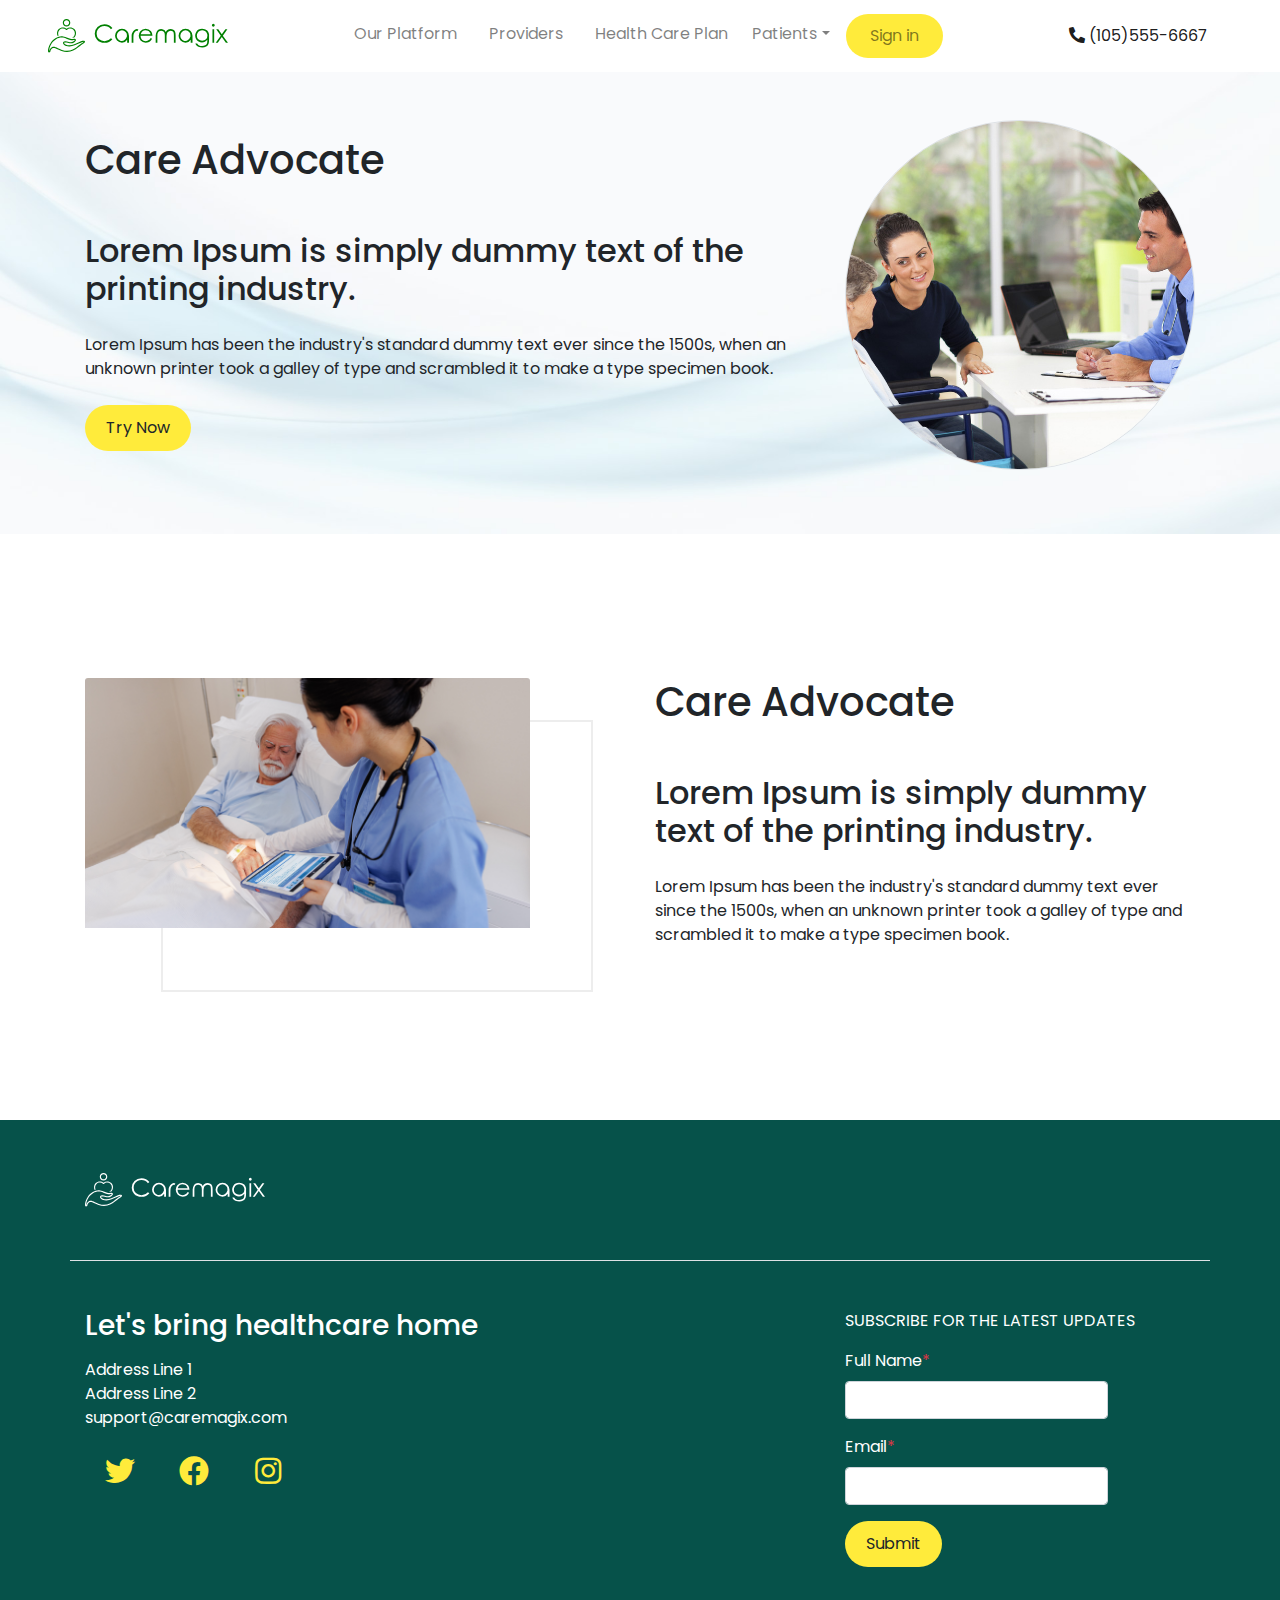
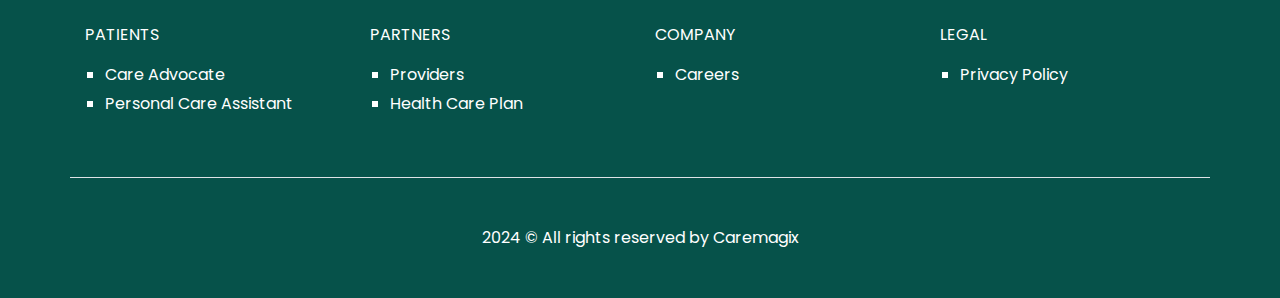
==== care-advocate.html @ 23276595 "career and privacy policy page created" ====
<!DOCTYPE html>
<html lang="en">

<head>
    <meta charset="UTF-8">
    <meta name="viewport"
        content="width=device-width, initial-scale=1, maximum-scale=1, minimum-scale=1, user-scalable=1">
    <title>Caremagix</title>
    <!-- Add Bootstrap CSS -->
    <link rel="stylesheet" href="https://stackpath.bootstrapcdn.com/bootstrap/4.5.2/css/bootstrap.min.css">

    <link rel="stylesheet" href="https://cdnjs.cloudflare.com/ajax/libs/font-awesome/5.15.3/css/all.min.css">
    <link rel="preconnect" href="https://fonts.googleapis.com">
    <link rel="preconnect" href="https://fonts.gstatic.com" crossorigin>
    <link
        href="https://fonts.googleapis.com/css2?family=Poppins:ital,wght@0,100;0,200;0,300;0,400;0,500;0,600;0,700;0,800;0,900;1,100;1,200;1,300;1,400;1,500;1,600;1,700;1,800;1,900&display=swap"
        rel="stylesheet">
    <link rel="stylesheet" href="css/custom.css">
</head>

<body>
    <header>
        <nav class="navbar navbar-expand-lg navbar-light px-5">
            <!-- <a class="navbar-brand" href="/">Caremagix</a> -->
            <a class="navbar-brand" href="/">
                <svg width="180" fill="green" viewBox="0 0 369.9130434782609 68.965792093766" class="looka-1j8o68f"><defs id="SvgjsDefs1011"></defs><g id="SvgjsG1012" featurekey="S6ay6y-0" transform="matrix(0.5944697416259555,0,0,0.5944697416259555,0.0002290399318856106,-3.5668184497557327)" fill="#ffffff"><title xmlns="http://www.w3.org/2000/svg">Modern Business 6 expandlines</title><path xmlns="http://www.w3.org/2000/svg" d="M64,32c7.2,0,13-5.8,13-13S71.2,6,64,6c-7.2,0-13,5.8-13,13c0,0,0,0,0,0C51,26.2,56.8,32,64,32z M64,10c5,0,9,4,9,9  s-4,9-9,9s-9-4-9-9c0,0,0,0,0,0C55,14,59,10,64,10z"></path><path xmlns="http://www.w3.org/2000/svg" d="M36.8,63.2c-3.3-6.4-2.1-14.2,2.9-19.4c6.1-6.3,16.1-6.5,22.4-0.4c0.1,0.1,0.3,0.3,0.4,0.4c0.8,0.8,2.1,0.8,2.9,0  c6.1-6.3,16.1-6.5,22.4-0.4c0.1,0.1,0.3,0.3,0.4,0.4c6.3,6.6,6.3,16.9,0,23.5l-4.2,4.3c0.7,0,1.4-0.1,2-0.3c1.5-0.5,3.1-0.8,4.7-0.9  l0.3-0.3c7.8-8.1,7.8-21,0-29.1C83.8,33.5,72,32.9,64,39.7c-8-6.8-19.8-6.2-27.1,1.3c-6,6.2-7.6,15.5-3.9,23.4  C34.3,64,35.5,63.6,36.8,63.2z"></path><path xmlns="http://www.w3.org/2000/svg" d="M127.7,83.5c-1.1-2.6-6.7-2.3-7-2.3c-1.9,0.3-6,0.8-14.1,4.8C96.5,91,85.7,96,74,96.9c-6.5,0.6-14.4-1.9-17.6-6.3  c-0.7-0.8-0.8-2.2-0.5-2.5c0.8-1,5.6-1.6,15.3,0.9c13.2,3.7,20.1-2.9,20.9-3.8c2.5-2.3,5.7-5.8,4-8.7c-1.5-2.6-5.6-2.4-8.9-1.4  c-3.4,1-7.1,0.3-10.2-0.6c-3.4-0.9-6.7-2.2-10-3.4c-4.7-2-9.6-3.5-14.6-4.5c-8.5-1.6-17.1,0.2-25.6,5.2c-6.9,4-12.8,9.6-17.2,16.3  c-8.9,13.8-10,24.3-9.5,30.6c0.1,1.6,1.2,2.8,2.7,3.2c1.6,0.4,3.2-0.3,4.1-1.6c0.7-0.9,1.1-1.9,1.3-3c0-0.2,0.1-0.5,0.2-0.8  c0.9-3.8,3.3-7.1,6.6-9.2l0.3-0.1c4.4-2.4,8.5-0.7,17.3,3.4c3.7,1.8,8.4,3.9,14.1,6.1c26,8.9,44.2-2,55.6-10.9  c9.5-7.4,20.4-14.8,20.4-14.8C124.5,89.8,129.2,86.9,127.7,83.5z M120.6,87.5c-0.1,0.1-11.1,7.5-20.7,15  c-10.7,8.4-27.7,18.5-51.8,10.3c-5.5-2.1-9.9-4.1-13.8-5.9c-8.8-4.1-14.6-6.8-20.9-3.3l-0.1,0c-0.1,0-0.2,0.1-0.3,0.1  c-4.2,2.7-7.2,6.9-8.4,11.7c-0.1,0.6-0.3,1.3-0.5,1.9c-0.3-5.8,1.1-15,8.9-27.2c4-6.2,9.5-11.3,15.9-15c5.3-3.3,11.3-5.1,17.6-5.2  c1.8,0,3.6,0.2,5.3,0.5c4.8,1,9.4,2.5,13.9,4.4c3.3,1.3,6.8,2.6,10.4,3.6c3.5,1,8,1.9,12.4,0.6c1.3-0.5,2.7-0.6,4.1-0.4  c-0.2,0.5-0.9,1.7-3.2,3.8c0,0-0.1,0.1-0.1,0.1c-0.2,0.2-5.6,5.9-17,2.7c-10.5-2.7-17.1-2.6-19.5,0.5c-1.4,1.8-1.3,4.2,0.3,7.1  c0.1,0.1,4.7,8.8,21.3,8.2c12.4-1,23.6-6.1,34-11.3c7.6-3.8,11-4.2,12.9-4.5c0.8-0.1,1.7-0.2,2.5-0.1  C122.8,86,121.7,86.8,120.6,87.5L120.6,87.5z"></path></g><g id="SvgjsG1013" featurekey="j5pGhi-0" transform="matrix(2.560820016550997,0,0,2.560820016550997,93.224431041536,-1.0781079386497883)" fill="#ffffff"><path d="M15.244 7.715 l-1.1523 0.85938 q-0.9375 -1.23046875 -2.260742188 -1.860351563 t-2.9053 -0.62988 q-1.73828125 0 -3.212890625 0.830078125 t-2.29 2.2314 t-0.81543 3.1592 q0 2.646484375 1.81640625 4.262695313 t4.5801 1.6162 q3.046875 0 5.087890625 -2.3828125 l1.1523 0.86914 q-1.083984375 1.376953125 -2.705078125 2.12890625 t-3.6133 0.75195 q-3.80859375 0 -6.005859375 -2.529296875 q-1.8359375 -2.138671875 -1.8359375 -4.84375 q0 -3.173828125 2.231445313 -5.3515625 t5.5811 -2.1777 q2.03125 0 3.666992188 0.8056640625 t2.6807 2.2607 z M22.968753125 8.203 q2.470703125 0 4.1015625 1.787109375 q1.50390625 1.630859375 1.50390625 3.876953125 q0.01953125 5.546875 0 5.634765625 l-1.4551 0 l0 -2.4316 q-1.142578125 2.12890625 -4.150390625 2.3828125 q-2.4609375 0 -4.018554688 -1.674804688 t-1.5576 -3.9111 q0 -2.2265625 1.474609375 -3.8671875 q1.630859375 -1.796875 4.1015625 -1.796875 z M22.968753125 9.551 q-1.708984375 0 -2.939453125 1.26953125 t-1.2305 3.0664 q0 1.162109375 0.6298828125 2.236328125 t2.1338 1.8164 q3.76953125 0.83984375 5.361328125 -3.427734375 q0.087890625 -1.3671875 -0.29296875 -2.6171875 q-0.2734375 -0.56640625 -0.751953125 -1.07421875 q-1.201171875 -1.26953125 -2.91015625 -1.26953125 z M30.722696875 14.541 l0 -1.2891 q0.15625 -0.966796875 0.44921875 -1.572265625 q0.68359375 -1.6796875 1.8359375 -2.4609375 t1.9141 -0.78125 q0.56640625 0 1.2109375 0.37109375 l-0.71289 1.1523 q-0.908203125 -0.33203125 -1.801757813 0.537109375 t-1.2354 1.8945 q-0.25390625 0.908203125 -0.25390625 3.408203125 l0 3.623 l-1.4063 0 l0 -4.8828 z M45.95715625 15.6348 l1.1523 0.61523 q-0.556640625 1.123046875 -1.30859375 1.806640625 t-1.6895 1.04 t-2.1191 0.35645 q-2.6171875 0 -4.091796875 -1.713867188 t-1.4746 -3.8721 q0 -2.041015625 1.25 -3.6328125 q1.58203125 -2.03125 4.248046875 -2.03125 q2.724609375 0 4.365234375 2.080078125 q1.162109375 1.46484375 1.171875 3.65234375 l-9.6191 0 q0.0390625 1.875 1.19140625 3.071289063 t2.8418 1.1963 q0.8203125 0 1.591796875 -0.2880859375 t1.3135 -0.75684 t1.1768 -1.5234 z M45.95715625 12.7539 q-0.2734375 -1.103515625 -0.80078125 -1.762695313 t-1.3965 -1.0645 t-1.8262 -0.40527 q-1.572265625 0 -2.705078125 1.015625 q-0.8203125 0.7421875 -1.240234375 2.216796875 l7.9688 0 z M50.00979375 15.293 l0 -1.709 q0.17578125 -2.1875 0.91796875 -3.203125 q0.615234375 -0.927734375 1.611328125 -1.474609375 q0.654296875 -0.419921875 1.865234375 -0.44921875 q0.78125 0 1.58203125 0.29296875 t1.2402 0.78125 t0.88867 1.4648 q0.244140625 -0.625 1.025390625 -1.46484375 q0.380859375 -0.322265625 0.986328125 -0.634765625 q0.41015625 -0.263671875 1.904296875 -0.439453125 q1.11328125 0 2.138671875 0.556640625 t1.4404 1.5674 t0.41504 3.0127 l0 5.8496 l-1.4063 0 l0 -5.8496 q0 -1.71875 -0.244140625 -2.36328125 t-0.83984 -1.04 t-1.4355 -0.39551 q-1.58203125 0.107421875 -2.705078125 1.533203125 q-0.439453125 0.60546875 -0.6640625 2.685546875 l0 5.4297 l-1.377 0 l0 -5.4883 q0 -1.93359375 -0.4296875 -2.631835938 t-1.0254 -1.1133 t-1.4844 -0.41504 q-0.95703125 0 -1.645507813 0.48828125 t-1.0791 1.46 t-0.3125 3.1592 l0 4.541 l-1.3672 0 l0 -4.1504 z M73.9746125 8.203 q2.470703125 0 4.1015625 1.787109375 q1.50390625 1.630859375 1.50390625 3.876953125 q0.01953125 5.546875 0 5.634765625 l-1.4551 0 l0 -2.4316 q-1.142578125 2.12890625 -4.150390625 2.3828125 q-2.4609375 0 -4.018554688 -1.674804688 t-1.5576 -3.9111 q0 -2.2265625 1.474609375 -3.8671875 q1.630859375 -1.796875 4.1015625 -1.796875 z M73.9746125 9.551 q-1.708984375 0 -2.939453125 1.26953125 t-1.2305 3.0664 q0 1.162109375 0.6298828125 2.236328125 t2.1338 1.8164 q3.76953125 0.83984375 5.361328125 -3.427734375 q0.087890625 -1.3671875 -0.29296875 -2.6171875 q-0.2734375 -0.56640625 -0.751953125 -1.07421875 q-1.201171875 -1.26953125 -2.91015625 -1.26953125 z M92.87065625 17.0117 q0 2.255859375 -0.400390625 3.30078125 q-0.537109375 1.474609375 -1.879882813 2.270507813 t-3.2178 0.7959 q-1.38671875 0 -2.48046875 -0.390625 t-1.7871 -1.0449 t-1.2695 -1.9141 l1.4941 0 q0.615234375 1.064453125 1.577148438 1.572265625 t2.3975 0.50781 q1.40625 0 2.377929688 -0.52734375 t1.3818 -1.3184 t0.41016 -2.5684 l0 -0.54688 q-0.771484375 0.986328125 -1.899414063 1.513671875 t-2.3779 0.52734 q-1.474609375 0 -2.778320313 -0.732421875 t-2.0117 -1.9775 t-0.70801 -2.7295 t0.7373 -2.7686 t2.0459 -2.0313 t2.7441 -0.74707 q1.2109375 0 2.197265625 0.37109375 q0.830078125 0.302734375 1.962890625 1.162109375 q0.95703125 0.791015625 1.50390625 3.017578125 q-0.01953125 0.29296875 -0.01953125 4.2578125 z M87.40235625 9.531 q-1.171875 0 -2.172851563 0.56640625 t-1.5723 1.5625 t-0.57129 2.1582 q0 1.767578125 1.181640625 2.919921875 t3.0566 1.1523 q1.9140625 0 3.06640625 -1.142578125 t1.1523 -3.0078 q0 -1.2109375 -0.5322265625 -2.158203125 t-1.5039 -1.499 t-2.1045 -0.55176 z M96.279278125 4.3260000000000005 q0.46875 0 0.8056640625 0.33203125 t0.33691 0.80078 t-0.33691 0.80566 t-0.80566 0.33691 t-0.80078 -0.33691 t-0.33203 -0.80566 t0.33203 -0.80078 t0.80078 -0.33203 z M95.595678125 8.73 l1.377 0 l0 10.713 l-1.377 0 l0 -10.713 z M98.613285625 8.73 l1.6504 0 l2.832 3.9746 l2.8418 -3.9746 l1.6504 0 l-3.6719 5.0879 l4.1309 5.625 l-1.6699 0 l-3.2813 -4.502 l-3.2324 4.502 l-1.6406 0 l4.0527 -5.625 z"></path></g></svg>
            </a>
            <button class="navbar-toggler" type="button" data-toggle="collapse" data-target="#navbarSupportedContent"
                aria-controls="navbarSupportedContent" aria-expanded="false" aria-label="Toggle navigation">
                <span class="navbar-toggler-icon"></span>
            </button>

            <div class="collapse navbar-collapse" id="navbarSupportedContent">
                <ul class="navbar-nav mx-auto">
                    <li class="nav-item">
                        <a class="nav-link mx-2" href="our-platform.html">Our Platform</a>
                    </li>
                    <li class="nav-item">
                        <a class="nav-link mx-2" href="providers.html">Providers</a>
                    </li>
                    <li class="nav-item">
                        <a class="nav-link mx-2" href="health-care-plan.html">Health Care Plan</a>
                    </li>
                    <li class="nav-item dropdown">
                        <a class="nav-link dropdown-toggle" href="patients.html" id="navbarDropdown" role="button" data-toggle="dropdown" aria-haspopup="true" aria-expanded="false">Patients</a>
                        <div class="dropdown-menu" aria-labelledby="navbarDropdown">
                          <a class="dropdown-item" href="care-advocate.html">Care Advocate</a>
                            <a class="dropdown-item" href="personal-care-assistant.html">Personal Care Assistant</a>
                        </div>
                    </li>
                    <!-- <li class="nav-item">
                        <a class="nav-link mx-2" href="suppliers.html">Suppliers</a>
                    </li> -->
                    <li class="nav-item">
                        <a class="nav-link mx-2 px-4 yellow-button" href="sign-in.html">Sign in</a>
                    </li>
                    <!-- <li class="nav-item dropdown">
              <a class="nav-link dropdown-toggle" href="#" id="navbarDropdown" role="button" data-toggle="dropdown" aria-haspopup="true" aria-expanded="false">
                Dropdown
              </a>
              <div class="dropdown-menu" aria-labelledby="navbarDropdown">
                <a class="dropdown-item" href="#">Action</a>
                <a class="dropdown-item" href="#">Another action</a>
                <div class="dropdown-divider"></div>
                <a class="dropdown-item" href="#">Something else here</a>
              </div>
            </li> -->
                    <!-- <li class="nav-item">
              <a class="nav-link disabled" href="#" tabindex="-1" aria-disabled="true">Disabled</a>
            </li> -->
                </ul>
                <span class="navbar-text">
                    <a class="nav-link mx-2" href="#"><i class="fas fa-phone-alt"></i> (105)555-6667</a>
                </span>
                <!-- <form class="form-inline my-2 my-lg-0">
            <input class="form-control mr-sm-2" type="search" placeholder="Search" aria-label="Search">
            <button class="btn btn-outline-success my-2 my-sm-0" type="submit">Search</button>
          </form> -->
            </div>
        </nav>
    </header>
    <main class="care-advocate mb-5">
        <div class="container-fluid care-adv-bg py-5">
            <div class="container">
                <div class="row">
                    <div class="col-12 order-1 order-sm-1 col-md-8 order-md-1">
                        <h1 class="mb-5 mt-3">Care Advocate</h1>
                        <h2 class="mb-4">Lorem Ipsum is simply dummy text of the printing industry.</h2>
                        <p class="mb-4">Lorem Ipsum has been the industry's standard dummy text ever since the 1500s, when an unknown printer took a galley of type and scrambled it to make a type specimen book.
                        </p>
                        <a href="llm.html" class="btn yellow-button">Try Now</a>
                    </div>
                    <div class="col-12 order-0 order-sm-0 col-md-4 order-md-2">
                        <img src="images/care-advocate1.jpg" class="w-100 mb-3 rounded-circle border" alt="" />
                    </div>
                </div>
            </div>
        </div>

        <section>
            <div class="container my-5 py-5">
                <div class="row my-5">
                    <div class="col-12 col-md-5 position-relative mb-5">
                        <img src="images/services-1.jpg" class="card-img-top" alt="...">
                        <div class="services-square d-none d-md-block d-lg-block"></div>
                    </div>
                    <div class="col-12 col-md-1"></div>
                    <div class="col-12 col-md-6">
                        <h1 class="mb-5">Care Advocate</h1>
                        <h2 class="mb-4">Lorem Ipsum is simply dummy text of the printing industry.</h2>
                        <p class="mb-4">Lorem Ipsum has been the industry's standard dummy text ever since the 1500s, when an unknown printer took a galley of type and scrambled it to make a type specimen book.
                        </p>
                    </div>
                </div>
            </div>
        </section>

        <!-- <section>
            <div class="container my-5 py-5">
                <div class="row">
                    <div class="col-12 text-center">
                        <h1 class="mb-5">Smarter and educated discussion with care teams</h1>
                    </div>
                </div>
                <div class="row">
                    <div class="col-12 col-md-6">
                        <h1 class="mb-5 mt-3">Lorem Ipsum</h1>
                        <h2 class="mb-4">Lorem Ipsum is simply dummy text of the printing industry.</h2>
                        <p class="mb-4">Lorem Ipsum has been the industry's standard dummy text ever since the 1500s, when an unknown printer took a galley of type and scrambled it to make a type specimen book.
                        </p>
                    </div>
                    <div class="col-12 col-md-6">
                        <img src="images/care-adv1.webp" class="w-100 mb-3" alt="" />
                    </div>
                </div>
            </div>
        </section> -->
    </main>

    <!-- ======= Footer ======= -->
    <footer>

        <div class="container-fluid footer-bg py-5">
            <div class="container">
                <div class="row border-bottom pb-5">
                    <div class="col-6 col-md-6">
                        <!-- <h3 class="text-white mt-2">Caremagix</h3> -->
                        <a class="navbar-brand" href="/">
                            <svg width="180" viewBox="0 0 369.9130434782609 68.965792093766" class="looka-1j8o68f"><defs id="SvgjsDefs1011"></defs><g featurekey="S6ay6y-0" transform="matrix(0.5944697416259555,0,0,0.5944697416259555,0.0002290399318856106,-3.5668184497557327)" fill="#ffffff"><title xmlns="http://www.w3.org/2000/svg">Modern Business 6 expandlines</title><path xmlns="http://www.w3.org/2000/svg" d="M64,32c7.2,0,13-5.8,13-13S71.2,6,64,6c-7.2,0-13,5.8-13,13c0,0,0,0,0,0C51,26.2,56.8,32,64,32z M64,10c5,0,9,4,9,9  s-4,9-9,9s-9-4-9-9c0,0,0,0,0,0C55,14,59,10,64,10z"></path><path xmlns="http://www.w3.org/2000/svg" d="M36.8,63.2c-3.3-6.4-2.1-14.2,2.9-19.4c6.1-6.3,16.1-6.5,22.4-0.4c0.1,0.1,0.3,0.3,0.4,0.4c0.8,0.8,2.1,0.8,2.9,0  c6.1-6.3,16.1-6.5,22.4-0.4c0.1,0.1,0.3,0.3,0.4,0.4c6.3,6.6,6.3,16.9,0,23.5l-4.2,4.3c0.7,0,1.4-0.1,2-0.3c1.5-0.5,3.1-0.8,4.7-0.9  l0.3-0.3c7.8-8.1,7.8-21,0-29.1C83.8,33.5,72,32.9,64,39.7c-8-6.8-19.8-6.2-27.1,1.3c-6,6.2-7.6,15.5-3.9,23.4  C34.3,64,35.5,63.6,36.8,63.2z"></path><path xmlns="http://www.w3.org/2000/svg" d="M127.7,83.5c-1.1-2.6-6.7-2.3-7-2.3c-1.9,0.3-6,0.8-14.1,4.8C96.5,91,85.7,96,74,96.9c-6.5,0.6-14.4-1.9-17.6-6.3  c-0.7-0.8-0.8-2.2-0.5-2.5c0.8-1,5.6-1.6,15.3,0.9c13.2,3.7,20.1-2.9,20.9-3.8c2.5-2.3,5.7-5.8,4-8.7c-1.5-2.6-5.6-2.4-8.9-1.4  c-3.4,1-7.1,0.3-10.2-0.6c-3.4-0.9-6.7-2.2-10-3.4c-4.7-2-9.6-3.5-14.6-4.5c-8.5-1.6-17.1,0.2-25.6,5.2c-6.9,4-12.8,9.6-17.2,16.3  c-8.9,13.8-10,24.3-9.5,30.6c0.1,1.6,1.2,2.8,2.7,3.2c1.6,0.4,3.2-0.3,4.1-1.6c0.7-0.9,1.1-1.9,1.3-3c0-0.2,0.1-0.5,0.2-0.8  c0.9-3.8,3.3-7.1,6.6-9.2l0.3-0.1c4.4-2.4,8.5-0.7,17.3,3.4c3.7,1.8,8.4,3.9,14.1,6.1c26,8.9,44.2-2,55.6-10.9  c9.5-7.4,20.4-14.8,20.4-14.8C124.5,89.8,129.2,86.9,127.7,83.5z M120.6,87.5c-0.1,0.1-11.1,7.5-20.7,15  c-10.7,8.4-27.7,18.5-51.8,10.3c-5.5-2.1-9.9-4.1-13.8-5.9c-8.8-4.1-14.6-6.8-20.9-3.3l-0.1,0c-0.1,0-0.2,0.1-0.3,0.1  c-4.2,2.7-7.2,6.9-8.4,11.7c-0.1,0.6-0.3,1.3-0.5,1.9c-0.3-5.8,1.1-15,8.9-27.2c4-6.2,9.5-11.3,15.9-15c5.3-3.3,11.3-5.1,17.6-5.2  c1.8,0,3.6,0.2,5.3,0.5c4.8,1,9.4,2.5,13.9,4.4c3.3,1.3,6.8,2.6,10.4,3.6c3.5,1,8,1.9,12.4,0.6c1.3-0.5,2.7-0.6,4.1-0.4  c-0.2,0.5-0.9,1.7-3.2,3.8c0,0-0.1,0.1-0.1,0.1c-0.2,0.2-5.6,5.9-17,2.7c-10.5-2.7-17.1-2.6-19.5,0.5c-1.4,1.8-1.3,4.2,0.3,7.1  c0.1,0.1,4.7,8.8,21.3,8.2c12.4-1,23.6-6.1,34-11.3c7.6-3.8,11-4.2,12.9-4.5c0.8-0.1,1.7-0.2,2.5-0.1  C122.8,86,121.7,86.8,120.6,87.5L120.6,87.5z"></path></g><g featurekey="j5pGhi-0" transform="matrix(2.560820016550997,0,0,2.560820016550997,93.224431041536,-1.0781079386497883)" fill="#ffffff"><path d="M15.244 7.715 l-1.1523 0.85938 q-0.9375 -1.23046875 -2.260742188 -1.860351563 t-2.9053 -0.62988 q-1.73828125 0 -3.212890625 0.830078125 t-2.29 2.2314 t-0.81543 3.1592 q0 2.646484375 1.81640625 4.262695313 t4.5801 1.6162 q3.046875 0 5.087890625 -2.3828125 l1.1523 0.86914 q-1.083984375 1.376953125 -2.705078125 2.12890625 t-3.6133 0.75195 q-3.80859375 0 -6.005859375 -2.529296875 q-1.8359375 -2.138671875 -1.8359375 -4.84375 q0 -3.173828125 2.231445313 -5.3515625 t5.5811 -2.1777 q2.03125 0 3.666992188 0.8056640625 t2.6807 2.2607 z M22.968753125 8.203 q2.470703125 0 4.1015625 1.787109375 q1.50390625 1.630859375 1.50390625 3.876953125 q0.01953125 5.546875 0 5.634765625 l-1.4551 0 l0 -2.4316 q-1.142578125 2.12890625 -4.150390625 2.3828125 q-2.4609375 0 -4.018554688 -1.674804688 t-1.5576 -3.9111 q0 -2.2265625 1.474609375 -3.8671875 q1.630859375 -1.796875 4.1015625 -1.796875 z M22.968753125 9.551 q-1.708984375 0 -2.939453125 1.26953125 t-1.2305 3.0664 q0 1.162109375 0.6298828125 2.236328125 t2.1338 1.8164 q3.76953125 0.83984375 5.361328125 -3.427734375 q0.087890625 -1.3671875 -0.29296875 -2.6171875 q-0.2734375 -0.56640625 -0.751953125 -1.07421875 q-1.201171875 -1.26953125 -2.91015625 -1.26953125 z M30.722696875 14.541 l0 -1.2891 q0.15625 -0.966796875 0.44921875 -1.572265625 q0.68359375 -1.6796875 1.8359375 -2.4609375 t1.9141 -0.78125 q0.56640625 0 1.2109375 0.37109375 l-0.71289 1.1523 q-0.908203125 -0.33203125 -1.801757813 0.537109375 t-1.2354 1.8945 q-0.25390625 0.908203125 -0.25390625 3.408203125 l0 3.623 l-1.4063 0 l0 -4.8828 z M45.95715625 15.6348 l1.1523 0.61523 q-0.556640625 1.123046875 -1.30859375 1.806640625 t-1.6895 1.04 t-2.1191 0.35645 q-2.6171875 0 -4.091796875 -1.713867188 t-1.4746 -3.8721 q0 -2.041015625 1.25 -3.6328125 q1.58203125 -2.03125 4.248046875 -2.03125 q2.724609375 0 4.365234375 2.080078125 q1.162109375 1.46484375 1.171875 3.65234375 l-9.6191 0 q0.0390625 1.875 1.19140625 3.071289063 t2.8418 1.1963 q0.8203125 0 1.591796875 -0.2880859375 t1.3135 -0.75684 t1.1768 -1.5234 z M45.95715625 12.7539 q-0.2734375 -1.103515625 -0.80078125 -1.762695313 t-1.3965 -1.0645 t-1.8262 -0.40527 q-1.572265625 0 -2.705078125 1.015625 q-0.8203125 0.7421875 -1.240234375 2.216796875 l7.9688 0 z M50.00979375 15.293 l0 -1.709 q0.17578125 -2.1875 0.91796875 -3.203125 q0.615234375 -0.927734375 1.611328125 -1.474609375 q0.654296875 -0.419921875 1.865234375 -0.44921875 q0.78125 0 1.58203125 0.29296875 t1.2402 0.78125 t0.88867 1.4648 q0.244140625 -0.625 1.025390625 -1.46484375 q0.380859375 -0.322265625 0.986328125 -0.634765625 q0.41015625 -0.263671875 1.904296875 -0.439453125 q1.11328125 0 2.138671875 0.556640625 t1.4404 1.5674 t0.41504 3.0127 l0 5.8496 l-1.4063 0 l0 -5.8496 q0 -1.71875 -0.244140625 -2.36328125 t-0.83984 -1.04 t-1.4355 -0.39551 q-1.58203125 0.107421875 -2.705078125 1.533203125 q-0.439453125 0.60546875 -0.6640625 2.685546875 l0 5.4297 l-1.377 0 l0 -5.4883 q0 -1.93359375 -0.4296875 -2.631835938 t-1.0254 -1.1133 t-1.4844 -0.41504 q-0.95703125 0 -1.645507813 0.48828125 t-1.0791 1.46 t-0.3125 3.1592 l0 4.541 l-1.3672 0 l0 -4.1504 z M73.9746125 8.203 q2.470703125 0 4.1015625 1.787109375 q1.50390625 1.630859375 1.50390625 3.876953125 q0.01953125 5.546875 0 5.634765625 l-1.4551 0 l0 -2.4316 q-1.142578125 2.12890625 -4.150390625 2.3828125 q-2.4609375 0 -4.018554688 -1.674804688 t-1.5576 -3.9111 q0 -2.2265625 1.474609375 -3.8671875 q1.630859375 -1.796875 4.1015625 -1.796875 z M73.9746125 9.551 q-1.708984375 0 -2.939453125 1.26953125 t-1.2305 3.0664 q0 1.162109375 0.6298828125 2.236328125 t2.1338 1.8164 q3.76953125 0.83984375 5.361328125 -3.427734375 q0.087890625 -1.3671875 -0.29296875 -2.6171875 q-0.2734375 -0.56640625 -0.751953125 -1.07421875 q-1.201171875 -1.26953125 -2.91015625 -1.26953125 z M92.87065625 17.0117 q0 2.255859375 -0.400390625 3.30078125 q-0.537109375 1.474609375 -1.879882813 2.270507813 t-3.2178 0.7959 q-1.38671875 0 -2.48046875 -0.390625 t-1.7871 -1.0449 t-1.2695 -1.9141 l1.4941 0 q0.615234375 1.064453125 1.577148438 1.572265625 t2.3975 0.50781 q1.40625 0 2.377929688 -0.52734375 t1.3818 -1.3184 t0.41016 -2.5684 l0 -0.54688 q-0.771484375 0.986328125 -1.899414063 1.513671875 t-2.3779 0.52734 q-1.474609375 0 -2.778320313 -0.732421875 t-2.0117 -1.9775 t-0.70801 -2.7295 t0.7373 -2.7686 t2.0459 -2.0313 t2.7441 -0.74707 q1.2109375 0 2.197265625 0.37109375 q0.830078125 0.302734375 1.962890625 1.162109375 q0.95703125 0.791015625 1.50390625 3.017578125 q-0.01953125 0.29296875 -0.01953125 4.2578125 z M87.40235625 9.531 q-1.171875 0 -2.172851563 0.56640625 t-1.5723 1.5625 t-0.57129 2.1582 q0 1.767578125 1.181640625 2.919921875 t3.0566 1.1523 q1.9140625 0 3.06640625 -1.142578125 t1.1523 -3.0078 q0 -1.2109375 -0.5322265625 -2.158203125 t-1.5039 -1.499 t-2.1045 -0.55176 z M96.279278125 4.3260000000000005 q0.46875 0 0.8056640625 0.33203125 t0.33691 0.80078 t-0.33691 0.80566 t-0.80566 0.33691 t-0.80078 -0.33691 t-0.33203 -0.80566 t0.33203 -0.80078 t0.80078 -0.33203 z M95.595678125 8.73 l1.377 0 l0 10.713 l-1.377 0 l0 -10.713 z M98.613285625 8.73 l1.6504 0 l2.832 3.9746 l2.8418 -3.9746 l1.6504 0 l-3.6719 5.0879 l4.1309 5.625 l-1.6699 0 l-3.2813 -4.502 l-3.2324 4.502 l-1.6406 0 l4.0527 -5.625 z"></path></g></svg>
                        </a>
                    </div>
                    <div class="col-6 col-md-6">
                        <!-- <a class="btn yellow-button float-right">Contact us</a> -->
                    </div>
                </div>
                <div class="row py-5">
                    <div class="col-12 col-md-8">
                        <h3 class="text-white mb-3">Let's bring healthcare home</h3>
                        <address class="text-white">
                            Address Line 1<br />
                            Address Line 2<br />
                            <a href="mailto:support@caremagix.com" class="text-white">support@caremagix.com</a>
                        </address>
                        <ul class="social">
                            <li><a href="#"><i class="fab fa-twitter"></i></a></li>
                            <li><a href="#"><i class="fab fa-facebook"></i></a></li>
                            <li><a href="#"><i class="fab fa-instagram"></i></a></li>
                        </ul>
                    </div>
                    <div class="col-12 col-md-4">
                        <span class="mb-3 d-block text-uppercase text-white">SUBSCRIBE FOR THE LATEST UPDATES</span>
                        <form class="mr-auto w-75" method="post">
                            <div class="form-group">
                                <label for="sus_fullname" class="text-white">Full Name<span
                                        class="text-danger">*</span></label>
                                <input type="text" class="form-control" id="sus_fullname" required>
                            </div>
                            <div class="form-group">
                                <label for="sus_email" class="text-white">Email<span
                                        class="text-danger">*</span></label>
                                <input type="email" class="form-control" id="sus_email" required>
                            </div>
                            <button type="submit" class="btn yellow-button">Submit</button>
                        </form>
                    </div>
                </div>
                <div class="row py-2">
                    <div class="col-12 col-md-3">
                        <span class="mb-3 d-block text-uppercase text-white">Patients</span>
                        <ul class="footer-list">
                            <li><a href="care-advocate.html">Care Advocate</a></li>
                            <li><a href="personal-care-assistant.html">Personal Care Assistant</a></li>
                        </ul>
                    </div>
                    <div class="col-12 col-md-3">
                        <span class="mb-3 d-block text-uppercase text-white">PARTNERS</span>
                        <ul class="footer-list">
                            <li><a href="providers.html">Providers</a></li>
                            <li><a href="health-care-plan.html">Health Care Plan</a></li>
                        </ul>
                    </div>
                    <div class="col-12 col-md-3">
                        <span class="mb-3 d-block text-uppercase text-white">Company</span>
                        <ul class="footer-list">
                            <li><a href="careers.html">Careers</a></li>
                        </ul>
                    </div>
                    <div class="col-12 col-md-3">
                        <span class="mb-3 d-block text-uppercase text-white">Legal</span>
                        <ul class="footer-list">
                            <li><a href="privacy-policy.html">Privacy Policy</a></li>
                        </ul>
                    </div>
                </div>
                <div class="row border-top mt-5 pt-5">
                    <div class="col-12 col-md-12 text-center text-white">
                        2024 © All rights reserved by Caremagix
                    </div>
                </div>
            </div>
        </div>

    </footer><!-- End Footer -->


    <!-- Add Bootstrap and jQuery JS -->
    <script src="https://code.jquery.com/jquery-3.5.1.slim.min.js"></script>
    <script src="https://cdn.jsdelivr.net/npm/@popperjs/core@2.9.3/dist/umd/popper.min.js"></script>
    <script src="https://stackpath.bootstrapcdn.com/bootstrap/4.5.2/js/bootstrap.min.js"></script>

</body>

</html>
---- css/custom.css ----
body, html { font-family: poppins; width: 100%; margin: 0; padding: 0; font-size: clamp(50%, 4vw, 100%); }
.landing-banner { width: 94%; margin: 0 3%; }
.rounded-corner-50 { border-radius: 50px; }
.yellow-button { padding: 10px 20px; border-radius: 50px; background: #ffeb3b; }
.card-button { padding: 10px 25px; border-radius: 50px; background: #ffeb3b; }
.home-bg { background: url(../images/home-bg.jpg) no-repeat right top; background-size: cover; }
.landing-page h1 { font-size: clamp(24px, 4vw, 70px); }
.landing-page h2 { font-size: clamp(20px, 4vw, 35px); }
.landing-page .w-70 { width: 70%; }
.landing-page .home-img { width: 75%; object-fit: cover; object-position: 50% 100%; margin-bottom: -100px; border-radius: 50px; box-shadow: -28px 28px 70px -20px rgba(0, 0, 0, .4); overflow: hidden; }

.landing-intro span { display: block; }
.landing-intro p { font-size: clamp(16px, 4vw, 30px); }
.four-section span { display: block; text-align: center; }
.four-section span:nth-child(2){ font-size: clamp(16px, 4vw, 25px); }
.four-section h1 { font-size: clamp(24px, 4vw, 45px); }
.four-section h2 { font-size: clamp(20px, 4vw, 35px); font-weight: normal; }
.custom-bg { background: conic-gradient(from 0deg at 0.00% 100%, #FFF 0deg, #F1F3F9 76.87500178813934deg, #8791A1 318.77028465270996deg, #515A67 360deg); }
.techno h3 { font-size: clamp(24px, 4vw, 50px); font-weight: normal; }
.mix-blend-mode { mix-blend-mode: multiply; }
.services-square { width: 27rem;
  height: 17rem;
  position: absolute;
  right: -3rem;
  bottom: -4rem;
  border: 2px solid #ededed;
  z-index: -1; }

.services-bg { background: url(../images/services-bg2.jpg) no-repeat center bottom;
  background-size: cover; }

.css3-gradient1 {
    position: relative;
    /* -webkit-box-shadow: 0 1px 4px rgba(0, 0, 0, 0.3);
    box-shadow: 0 1px 4px rgba(0, 0, 0, 0.3); */
}
.css3-gradient1:after {
    content: "";
    position: absolute;
    z-index: -1;
    top: 100%;
    bottom: 0;
    width: 100%;
    height: 50px;
    left: 0%;
    right: -10%;
    background: -webkit-radial-gradient(ellipse at 50% -3%, rgba(00, 00, 00, 0.1), rgba(97, 97, 97, 0.0) 50%);
    background: radial-gradient(ellipse at 50% -3%, rgba(00, 00, 00, 0.1), rgba(97, 97, 97, 0.0) 50%);
}

a.learn-more {
    width: 12rem;
    height: auto;
    position: relative;
    display: inline-block;
    cursor: pointer;
    outline: none;
    border: 0;
    vertical-align: middle;
    text-decoration: none;
    background: transparent;
    padding: 0;
    font-size: inherit;
    font-family: inherit;
  }
  a.learn-more .circle {
    transition: all 0.45s cubic-bezier(0.65, 0, 0.076, 1);
    position: relative;
    margin: 0;
    width: 3rem;
    height: 3rem;
    background: #ffeb3b;
    border-radius: 1.625rem;
  }
  a.learn-more .circle .icon {
    transition: all 0.45s cubic-bezier(0.65, 0, 0.076, 1);
    position: absolute;
    top: 0;
    bottom: 0;
    margin: auto;
    background: #fff;
  }
  a.learn-more .circle .icon.arrow {
    transition: all 0.45s cubic-bezier(0.65, 0, 0.076, 1);
    left: 0.625rem;
    width: 1.125rem;
    height: 0.125rem;
    background: none;
  }
  a.learn-more .circle .icon.arrow::before {
    position: absolute;
    content: "";
    top: -0.25rem;
    right: 0.0625rem;
    width: 0.625rem;
    height: 0.625rem;
    border-top: 0.125rem solid #282936;
    border-right: 0.125rem solid #282936;
    transform: rotate(45deg);
  }
  a.learn-more .button-text {
    transition: all 0.45s cubic-bezier(0.65, 0, 0.076, 1);
    position: absolute;
    top: 0;
    left: 0;
    right: 0;
    bottom: 0;
    padding: 0.75rem 0;
    margin: 0 0 0 1.85rem;
    color: #282936;
    line-height: 1.6;
    text-align: center;
  }
  a:hover .circle {
    width: 100%;
  }
  a:hover .circle .icon.arrow {
    background: #282936;
    transform: translate(1rem, 0);
  }
  a:hover .button-text {
    color: #1d1d1d;
  }

.footer-bg { background: #06524a; }
ul.social { float: left; margin: 0; padding: 0; }
ul.social li { width: 50px; height: 50px; text-align: center; border-radius: 100%; font-size: 30px; margin: 0 10px; list-style: none; display: inline-block; transition: all .5s; }
ul.social li .fab { vertical-align: middle; color: #ffeb3b; }
ul.social li:hover { box-shadow: 0px 0px 50px #368338; transition: all .5s; }

ul.footer-list { float: left; margin: 0; padding: 0; }
ul.footer-list li { color: #fff; list-style:square; margin: 0 0 5px 20px; }
ul.footer-list li a { color: #fff; }

.owl-container{background-color: rgb(232, 242, 245);padding: 50px 40px 20px;overflow: hidden;box-shadow: 5px 5px 25px #a7a7a7}
.tag{text-align: center;font-size: 1.1rem}
.fa-heart{color: rgba(255, 230, 0, 0.959);font-size: 30px}
.owl-card{ /*height: 320px;*/ padding: 10px 20px;border: none;box-shadow: -1px 3px 5px #a7a7a7; margin: 0 0 20px; background: #fff; }
.testimonial{font-size: 0.9rem;line-height: 1.4rem;font-weight: 500}
.active-star{color: #FBC02D;margin-bottom: 8px}
.active-star:hover{color: #F9A825;cursor: pointer}
.profile{padding-top: 10px}
.name{font-weight: 700}
.designation{font-size: 0.84rem;font-weight: 600}
.owl-carousel{margin-bottom: 15px}
.owl-carousel .owl-stage-outer{/*padding: 40px 10px; height: 380px;*/ margin: 25px 0; width: 101%; }
.owl-carousel .owl-item img{width: 45px !important;height: 45px;border-radius: 50%;object-fit: cover}
.owl-theme .owl-nav [class*='owl-']{border-radius: 50% !important;background: inherit !important;border: 3px solid #bbb;color: #bbb !important; padding: 4px 8px;}
.owl-theme .owl-nav [class*='owl-']:hover{border: 3px solid #1010ca;color: #1010ca !important}

.healthplan-content ul li { list-style: none; position: relative; }
.healthplan-content ul li:before { content: "\f0fa"; font-family: 'Font Awesome 5 Free'; font-weight: 900; position: absolute; left: -2.5rem;
 top: 2%; font-size: 20px; color: #06524a; }
.health-conversation::before {
  background-image: url(https://ligsolutions.com/wp-content/themes/findtheplan/assets/_dist/images/bg_pattern_title_light.png);
  top: 0em;
  left: 0em;
  position: absolute;
  background-repeat: no-repeat;
  background-position: center;
  display: block;
  width: 110px;
  height: 110px;
}
.accor-title { width: 100%; text-align: left; font-size: 20px; cursor: pointer; }
.accor-title .fa-plus, .accor-title .fa-minus { color: #06524a; float: right; }
.providers-content ul li { list-style: none; position: relative; }
.providers-content ul li:before { content: "\f0fa"; font-family: 'Font Awesome 5 Free'; font-weight: 900; position: absolute; left: -2.5rem;
 top: 2%; font-size: 20px; color: #06524a; }
.providers h1 { font-size: clamp(24px, 4vw, 45px); }
.providers h2 { font-size: clamp(20px, 4vw, 35px); font-weight: normal; }
.care-adv-bg { background: url(../images/care-advocate-bg.jpg) no-repeat center bottom; background-size: cover; }

.llmbtn { position: relative; padding-right: 30px; }
.llmbtn::after { position: absolute; content: "\f30c"; font-family: 'Font Awesome 5 Free'; right: 10px; top: 50%; transform: translateY(-50%); opacity: 0; }
.llmbtn:hover::after { opacity: 1; }

.dropdown:hover>.dropdown-menu {
  display: block;
}


/* 
---------------------------------------------
banner
--------------------------------------------- 
*/

.main-banner {
  border-bottom: 3px dotted #eee;
  /* padding-top: 160px; */
  padding-bottom: 30px;
}

.main-banner .left-content .thumb img {
  width: 100%;
  overflow: hidden;
}

.main-banner .left-content .inner-content {
  position: absolute;
  left: 100px;
  top: 50%;
  transform: translateY(-50%);
}

.main-banner .left-content .inner-content h4 {
  color: #fff;
  margin-top: -10px;
  font-size: clamp(30px, 4vw, 52px);
  font-weight: 700;
  margin-bottom: 20px;
}

.main-banner .left-content .inner-content span {
  font-size: 16px;
  color: #fff;
  font-weight: 400;
  font-style: italic;
  display: block;
  margin-bottom: 30px;
}

.main-banner .right-content .right-first-image {
  margin-bottom: 28.5px;
}

.main-banner .right-content .right-first-image .thumb {
  position: relative;
  text-align: center;
}

.main-banner .right-content .right-first-image .thumb img {
  width: 100%;
  overflow: hidden;
}

.main-banner .right-content .right-first-image .thumb .inner-content {
  position: absolute;
  top: 50%;
  transform: translateY(-50%);
  width: 100%;
  text-align: center;
}

.main-banner .right-content .right-first-image .thumb .inner-content h4 {
  color: #fff;
  font-size: 24px;
  font-weight: 700;
  margin-bottom: 15px;
}

.main-banner .right-content .right-first-image .thumb .inner-content span {
  font-size: 16px;
  color: #fff;
  font-style: italic;
}

.main-banner .right-content .right-first-image .thumb .hover-content {
  position: absolute;
  top: 15px;
  right: 15px;
  left: 15px;
  bottom: 15px;
  text-align: center;
  background-color: rgba(42,42,42,.97);
  opacity: 0;
  visibility: hidden;
  transition: all 0.5s;
}

.main-banner .right-content .right-first-image .thumb:hover .hover-content {
  opacity: 1;
  visibility: visible;
}

.main-banner .right-content .right-first-image .thumb .hover-content .inner {
  position: absolute;
  top: 50%;
  left: 50%;
  transform: translate(-50%, -50%);
  width: 100%;
}

.main-banner .right-content .right-first-image .thumb .hover-content h4 {
  color: #fff;
  font-size: 24px;
  font-weight: 700;
  margin-bottom: 15px;
}

.main-banner .right-content .right-first-image .thumb .hover-content p {
  color: #fff;
  padding: 0px 20px;
  margin-bottom: 20px;
}

.sign-in .container {
  /* height: 100vh; */
  display: flex;
  justify-content: center;
  align-items: center;
  /* background-color: #ccc */
}

.sign-in .card {
  height: 550px;
  width: 800px;
  background-color: #fff;
  border-radius: 5px;
  overflow: hidden;
  position: relative;
  font-family: 'Poppins', sans-serif
}

.sign-in .card .user {
  position: absolute;
  top: 0;
  left: 0;
  width: 100%;
  height: 100%;
  display: flex
}

.sign-in .image-box {
  width: 50%;
  height: 100%;
  overflow: hidden
}

.sign-in .image-box img {
  box-sizing: border-box;
  object-fit: cover;
  width: 100%;
  height: 100%
}

.sign-in .user .form {
  width: 50%
}

.sign-in .signup_form .image-box {
  position: absolute;
  right: 0;
  transition: all 1s;
  z-index: 1
}

.sign-in .card.active .signup_form .image-box {
  right: 100%
}

.sign-in .card.active .signup_form .form {
  left: 100%
}

.sign-in .card .signup_form .form {
  position: absolute;
  background-color: #fff;
  padding: 20px 30px;
  left: 0;
  box-sizing: border-box;
  transition: all 1s;
  z-index: 1;
  height: 100%
}

.sign-in .flag-text {
  position: relative
}

.sign-in .flag-text select {
  height: 30px;
  width: 100px;
  background-color: #eff5fe;
  outline: 0;
  border: none;
  font-size: 12px;
  cursor: pointer
}

.sign-in .text_signup {
  margin-top: 20px
}

.sign-in .text_signup h4 {
  color: #7870a3
}

.sign-in .text_signup h2 {
  color: #201665
}

.text_signup p {
  font-size: 12px;
  font-weight: 700
}

.sign-in .text_signup p a {
  color: blue;
  text-decoration: none;
  cursor: pointer
}

.sign-in .input-text-signup {
  position: relative;
  margin-top: 30px
}

.sign-in input[type="text"] {
  width: 100%;
  height: 40px;
  border: none;
  outline: 0;
  border: 1px solid #cccadc;
  border-radius: 5px;
  padding-left: 5px;
  padding-right: 20px;
  box-sizing: border-box
}

.sign-in input[type="password"] {
  width: 100%;
  height: 40px;
  border: none;
  outline: 0;
  border: 1px solid #cccadc;
  border-radius: 5px;
  padding-left: 5px;
  padding-right: 24px;
  box-sizing: border-box
}

.sign-in .input-text-signup i {
  position: absolute;
  top: 15px;
  right: 8px;
  color: #6b6589;
  cursor: pointer;
  font-size: 13px
}

.sign-in .fa-eye {
  position: absolute;
  top: 12px;
  right: 8px
}

.sign-in .input-text-signup label {
  position: absolute;
  left: 5px;
  top: 12px;
  font-size: 12px;
  transition: all 0.5s;
  pointer-events: none
}

.sign-in .input-text-signup input:focus~label,
.sign-in .input-text-signup input:valid~label {
  top: -16px;
  font-weight: 700;
  color: #7187d2
}

.sign-in .signup-button {
  display: flex;
  justify-content: center;
  align-items: center;
  margin-top: 30px
}

.sign-in .signup-button button {
  width: 100%;
  height: 40px;
  border: none;
  outline: 0;
  border-radius: 5px;
  font-size: 12px;
  color: #fff;
  background-color: #3e66f7;
  cursor: pointer;
  transition: all 0.5s
}

.sign-in .signup-button button:hover {
  background-color: blue
}

.sign-in .policy {
  margin-top: 20px
}

.sign-in .policy p {
  font-size: 12px;
  font-weight: 700
}

.sign-in .policy p a {
  color: blue;
  text-decoration: none;
  cursor: pointer
}

.sign-in .warning {
  border: 1px solid red !important
}

.sign-in .signin_form .form {
  background-color: #fff;
  padding: 20px 30px;
  left: 0;
  box-sizing: border-box;
  transition: all 1s
}

.fa-microphone-alt { cursor: pointer; }

.start-now-wrap { background: url(../images/start-now-bg.jpg) no-repeat center center; background-size: cover; }

#SvgjsG1012, #SvgjsG1013 { fill: green; -webkit-text-stroke: green 1px; }

.c2a8 h1,
.c2a8 h2,
.c2a8 h3,
.c2a8 h4,
.c2a8 h5,
.c2a8 h6 {
    color: #3e4555;
}

.c2a8 .subtitle {
    line-height: 24px;
}

.c2a8 .bg-danger-gradiant {
    background: #FFEB3B;
    background: -webkit-linear-gradient(legacy-direction(to right), #FFEB3B 0%, #8BC34A 100%);
    background: -webkit-gradient(linear, left top, right top, from(#FFEB3B), to(#8BC34A));
    background: -webkit-linear-gradient(left, #FFEB3B 0%, #8BC34A 100%);
    background: -o-linear-gradient(left, #FFEB3B 0%, #8BC34A 100%);
    background: linear-gradient(to right, #FFEB3B 0%, #8BC34A 100%);
}

.c2a8 .both-space {
    margin: 80px 0;
}

.c2a8 .btn-md {
    padding: 15px 45px;
    font-size: 16px;
}

.c2a8 .text-box {
    padding: 30px 20px;
}

.c2a8 .op-5 {
    opacity: 0.5;
}

/* 
---------------------------------------------
responsive
--------------------------------------------- 
*/

@media (max-width: 1200px) {
  .main-banner .right-content .right-first-image .thumb .hover-content p {
    display: none;
  }
}

@media (max-width: 992px) {
  .main-banner .right-content .right-first-image .thumb .hover-content p {
    display: block;
  }
}

@media (max-width: 767px) {
  .main-banner .left-content .thumb .inner-content {
    width: 75%;
    left: 50%;
    top: 47.5%;
    transform: translate(-50%,-50%);
    text-align: center;
  }
  .main-banner .left-content .thumb img { margin-bottom: 3rem; }
}

@media(max-width:690px){
  .sign-in .container{
      height:scroll;
  }
  .sign-in .card{
      max-width:350px;
      height: 600px;
  }
  .sign-in .image-box{
      display:none;
  }
  .sign-in .user .form {
      width:100%;
       height:scroll;
  }        
}

@media(max-width: 575.5px){
  .owl-container{margin: 0px;padding: 20px}
}
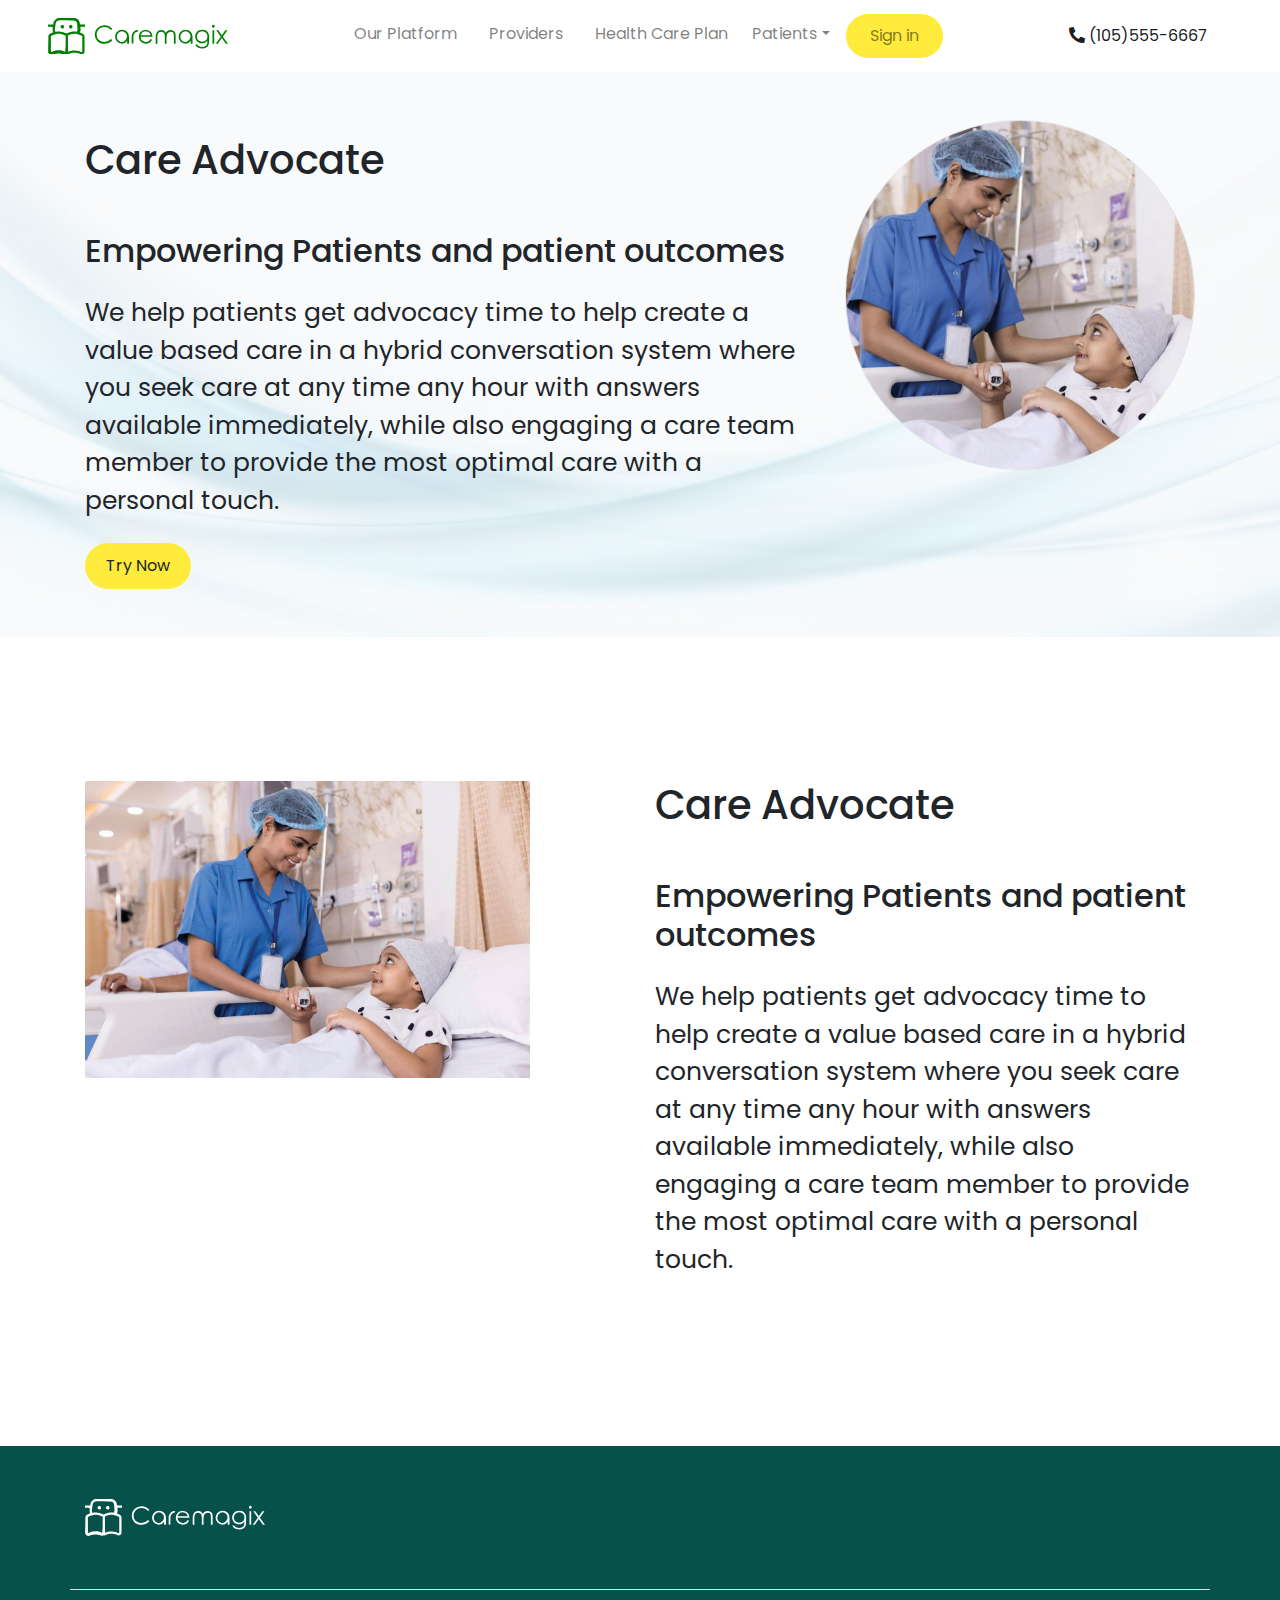
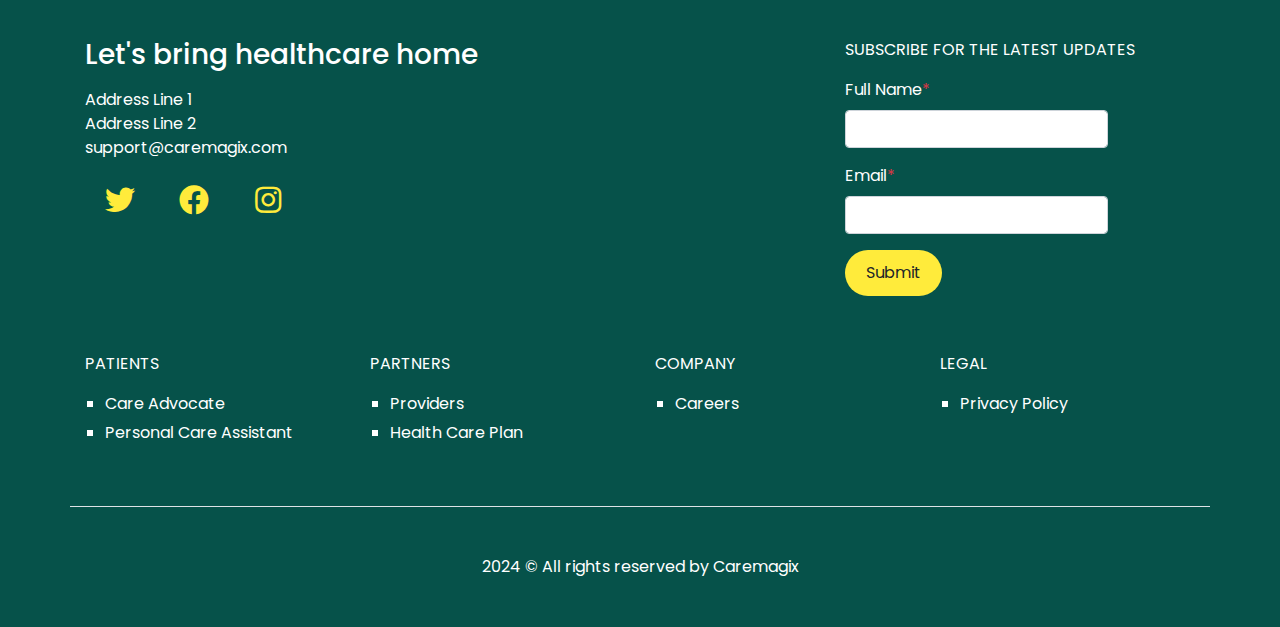
==== commit d624dd65: "client feedback changes added" ====
--- a/care-advocate.html
+++ b/care-advocate.html
@@ -23,7 +23,7 @@
         <nav class="navbar navbar-expand-lg navbar-light px-5">
             <!-- <a class="navbar-brand" href="/">Caremagix</a> -->
             <a class="navbar-brand" href="/">
-                <svg width="180" fill="green" viewBox="0 0 369.9130434782609 68.965792093766" class="looka-1j8o68f"><defs id="SvgjsDefs1011"></defs><g id="SvgjsG1012" featurekey="S6ay6y-0" transform="matrix(0.5944697416259555,0,0,0.5944697416259555,0.0002290399318856106,-3.5668184497557327)" fill="#ffffff"><title xmlns="http://www.w3.org/2000/svg">Modern Business 6 expandlines</title><path xmlns="http://www.w3.org/2000/svg" d="M64,32c7.2,0,13-5.8,13-13S71.2,6,64,6c-7.2,0-13,5.8-13,13c0,0,0,0,0,0C51,26.2,56.8,32,64,32z M64,10c5,0,9,4,9,9  s-4,9-9,9s-9-4-9-9c0,0,0,0,0,0C55,14,59,10,64,10z"></path><path xmlns="http://www.w3.org/2000/svg" d="M36.8,63.2c-3.3-6.4-2.1-14.2,2.9-19.4c6.1-6.3,16.1-6.5,22.4-0.4c0.1,0.1,0.3,0.3,0.4,0.4c0.8,0.8,2.1,0.8,2.9,0  c6.1-6.3,16.1-6.5,22.4-0.4c0.1,0.1,0.3,0.3,0.4,0.4c6.3,6.6,6.3,16.9,0,23.5l-4.2,4.3c0.7,0,1.4-0.1,2-0.3c1.5-0.5,3.1-0.8,4.7-0.9  l0.3-0.3c7.8-8.1,7.8-21,0-29.1C83.8,33.5,72,32.9,64,39.7c-8-6.8-19.8-6.2-27.1,1.3c-6,6.2-7.6,15.5-3.9,23.4  C34.3,64,35.5,63.6,36.8,63.2z"></path><path xmlns="http://www.w3.org/2000/svg" d="M127.7,83.5c-1.1-2.6-6.7-2.3-7-2.3c-1.9,0.3-6,0.8-14.1,4.8C96.5,91,85.7,96,74,96.9c-6.5,0.6-14.4-1.9-17.6-6.3  c-0.7-0.8-0.8-2.2-0.5-2.5c0.8-1,5.6-1.6,15.3,0.9c13.2,3.7,20.1-2.9,20.9-3.8c2.5-2.3,5.7-5.8,4-8.7c-1.5-2.6-5.6-2.4-8.9-1.4  c-3.4,1-7.1,0.3-10.2-0.6c-3.4-0.9-6.7-2.2-10-3.4c-4.7-2-9.6-3.5-14.6-4.5c-8.5-1.6-17.1,0.2-25.6,5.2c-6.9,4-12.8,9.6-17.2,16.3  c-8.9,13.8-10,24.3-9.5,30.6c0.1,1.6,1.2,2.8,2.7,3.2c1.6,0.4,3.2-0.3,4.1-1.6c0.7-0.9,1.1-1.9,1.3-3c0-0.2,0.1-0.5,0.2-0.8  c0.9-3.8,3.3-7.1,6.6-9.2l0.3-0.1c4.4-2.4,8.5-0.7,17.3,3.4c3.7,1.8,8.4,3.9,14.1,6.1c26,8.9,44.2-2,55.6-10.9  c9.5-7.4,20.4-14.8,20.4-14.8C124.5,89.8,129.2,86.9,127.7,83.5z M120.6,87.5c-0.1,0.1-11.1,7.5-20.7,15  c-10.7,8.4-27.7,18.5-51.8,10.3c-5.5-2.1-9.9-4.1-13.8-5.9c-8.8-4.1-14.6-6.8-20.9-3.3l-0.1,0c-0.1,0-0.2,0.1-0.3,0.1  c-4.2,2.7-7.2,6.9-8.4,11.7c-0.1,0.6-0.3,1.3-0.5,1.9c-0.3-5.8,1.1-15,8.9-27.2c4-6.2,9.5-11.3,15.9-15c5.3-3.3,11.3-5.1,17.6-5.2  c1.8,0,3.6,0.2,5.3,0.5c4.8,1,9.4,2.5,13.9,4.4c3.3,1.3,6.8,2.6,10.4,3.6c3.5,1,8,1.9,12.4,0.6c1.3-0.5,2.7-0.6,4.1-0.4  c-0.2,0.5-0.9,1.7-3.2,3.8c0,0-0.1,0.1-0.1,0.1c-0.2,0.2-5.6,5.9-17,2.7c-10.5-2.7-17.1-2.6-19.5,0.5c-1.4,1.8-1.3,4.2,0.3,7.1  c0.1,0.1,4.7,8.8,21.3,8.2c12.4-1,23.6-6.1,34-11.3c7.6-3.8,11-4.2,12.9-4.5c0.8-0.1,1.7-0.2,2.5-0.1  C122.8,86,121.7,86.8,120.6,87.5L120.6,87.5z"></path></g><g id="SvgjsG1013" featurekey="j5pGhi-0" transform="matrix(2.560820016550997,0,0,2.560820016550997,93.224431041536,-1.0781079386497883)" fill="#ffffff"><path d="M15.244 7.715 l-1.1523 0.85938 q-0.9375 -1.23046875 -2.260742188 -1.860351563 t-2.9053 -0.62988 q-1.73828125 0 -3.212890625 0.830078125 t-2.29 2.2314 t-0.81543 3.1592 q0 2.646484375 1.81640625 4.262695313 t4.5801 1.6162 q3.046875 0 5.087890625 -2.3828125 l1.1523 0.86914 q-1.083984375 1.376953125 -2.705078125 2.12890625 t-3.6133 0.75195 q-3.80859375 0 -6.005859375 -2.529296875 q-1.8359375 -2.138671875 -1.8359375 -4.84375 q0 -3.173828125 2.231445313 -5.3515625 t5.5811 -2.1777 q2.03125 0 3.666992188 0.8056640625 t2.6807 2.2607 z M22.968753125 8.203 q2.470703125 0 4.1015625 1.787109375 q1.50390625 1.630859375 1.50390625 3.876953125 q0.01953125 5.546875 0 5.634765625 l-1.4551 0 l0 -2.4316 q-1.142578125 2.12890625 -4.150390625 2.3828125 q-2.4609375 0 -4.018554688 -1.674804688 t-1.5576 -3.9111 q0 -2.2265625 1.474609375 -3.8671875 q1.630859375 -1.796875 4.1015625 -1.796875 z M22.968753125 9.551 q-1.708984375 0 -2.939453125 1.26953125 t-1.2305 3.0664 q0 1.162109375 0.6298828125 2.236328125 t2.1338 1.8164 q3.76953125 0.83984375 5.361328125 -3.427734375 q0.087890625 -1.3671875 -0.29296875 -2.6171875 q-0.2734375 -0.56640625 -0.751953125 -1.07421875 q-1.201171875 -1.26953125 -2.91015625 -1.26953125 z M30.722696875 14.541 l0 -1.2891 q0.15625 -0.966796875 0.44921875 -1.572265625 q0.68359375 -1.6796875 1.8359375 -2.4609375 t1.9141 -0.78125 q0.56640625 0 1.2109375 0.37109375 l-0.71289 1.1523 q-0.908203125 -0.33203125 -1.801757813 0.537109375 t-1.2354 1.8945 q-0.25390625 0.908203125 -0.25390625 3.408203125 l0 3.623 l-1.4063 0 l0 -4.8828 z M45.95715625 15.6348 l1.1523 0.61523 q-0.556640625 1.123046875 -1.30859375 1.806640625 t-1.6895 1.04 t-2.1191 0.35645 q-2.6171875 0 -4.091796875 -1.713867188 t-1.4746 -3.8721 q0 -2.041015625 1.25 -3.6328125 q1.58203125 -2.03125 4.248046875 -2.03125 q2.724609375 0 4.365234375 2.080078125 q1.162109375 1.46484375 1.171875 3.65234375 l-9.6191 0 q0.0390625 1.875 1.19140625 3.071289063 t2.8418 1.1963 q0.8203125 0 1.591796875 -0.2880859375 t1.3135 -0.75684 t1.1768 -1.5234 z M45.95715625 12.7539 q-0.2734375 -1.103515625 -0.80078125 -1.762695313 t-1.3965 -1.0645 t-1.8262 -0.40527 q-1.572265625 0 -2.705078125 1.015625 q-0.8203125 0.7421875 -1.240234375 2.216796875 l7.9688 0 z M50.00979375 15.293 l0 -1.709 q0.17578125 -2.1875 0.91796875 -3.203125 q0.615234375 -0.927734375 1.611328125 -1.474609375 q0.654296875 -0.419921875 1.865234375 -0.44921875 q0.78125 0 1.58203125 0.29296875 t1.2402 0.78125 t0.88867 1.4648 q0.244140625 -0.625 1.025390625 -1.46484375 q0.380859375 -0.322265625 0.986328125 -0.634765625 q0.41015625 -0.263671875 1.904296875 -0.439453125 q1.11328125 0 2.138671875 0.556640625 t1.4404 1.5674 t0.41504 3.0127 l0 5.8496 l-1.4063 0 l0 -5.8496 q0 -1.71875 -0.244140625 -2.36328125 t-0.83984 -1.04 t-1.4355 -0.39551 q-1.58203125 0.107421875 -2.705078125 1.533203125 q-0.439453125 0.60546875 -0.6640625 2.685546875 l0 5.4297 l-1.377 0 l0 -5.4883 q0 -1.93359375 -0.4296875 -2.631835938 t-1.0254 -1.1133 t-1.4844 -0.41504 q-0.95703125 0 -1.645507813 0.48828125 t-1.0791 1.46 t-0.3125 3.1592 l0 4.541 l-1.3672 0 l0 -4.1504 z M73.9746125 8.203 q2.470703125 0 4.1015625 1.787109375 q1.50390625 1.630859375 1.50390625 3.876953125 q0.01953125 5.546875 0 5.634765625 l-1.4551 0 l0 -2.4316 q-1.142578125 2.12890625 -4.150390625 2.3828125 q-2.4609375 0 -4.018554688 -1.674804688 t-1.5576 -3.9111 q0 -2.2265625 1.474609375 -3.8671875 q1.630859375 -1.796875 4.1015625 -1.796875 z M73.9746125 9.551 q-1.708984375 0 -2.939453125 1.26953125 t-1.2305 3.0664 q0 1.162109375 0.6298828125 2.236328125 t2.1338 1.8164 q3.76953125 0.83984375 5.361328125 -3.427734375 q0.087890625 -1.3671875 -0.29296875 -2.6171875 q-0.2734375 -0.56640625 -0.751953125 -1.07421875 q-1.201171875 -1.26953125 -2.91015625 -1.26953125 z M92.87065625 17.0117 q0 2.255859375 -0.400390625 3.30078125 q-0.537109375 1.474609375 -1.879882813 2.270507813 t-3.2178 0.7959 q-1.38671875 0 -2.48046875 -0.390625 t-1.7871 -1.0449 t-1.2695 -1.9141 l1.4941 0 q0.615234375 1.064453125 1.577148438 1.572265625 t2.3975 0.50781 q1.40625 0 2.377929688 -0.52734375 t1.3818 -1.3184 t0.41016 -2.5684 l0 -0.54688 q-0.771484375 0.986328125 -1.899414063 1.513671875 t-2.3779 0.52734 q-1.474609375 0 -2.778320313 -0.732421875 t-2.0117 -1.9775 t-0.70801 -2.7295 t0.7373 -2.7686 t2.0459 -2.0313 t2.7441 -0.74707 q1.2109375 0 2.197265625 0.37109375 q0.830078125 0.302734375 1.962890625 1.162109375 q0.95703125 0.791015625 1.50390625 3.017578125 q-0.01953125 0.29296875 -0.01953125 4.2578125 z M87.40235625 9.531 q-1.171875 0 -2.172851563 0.56640625 t-1.5723 1.5625 t-0.57129 2.1582 q0 1.767578125 1.181640625 2.919921875 t3.0566 1.1523 q1.9140625 0 3.06640625 -1.142578125 t1.1523 -3.0078 q0 -1.2109375 -0.5322265625 -2.158203125 t-1.5039 -1.499 t-2.1045 -0.55176 z M96.279278125 4.3260000000000005 q0.46875 0 0.8056640625 0.33203125 t0.33691 0.80078 t-0.33691 0.80566 t-0.80566 0.33691 t-0.80078 -0.33691 t-0.33203 -0.80566 t0.33203 -0.80078 t0.80078 -0.33203 z M95.595678125 8.73 l1.377 0 l0 10.713 l-1.377 0 l0 -10.713 z M98.613285625 8.73 l1.6504 0 l2.832 3.9746 l2.8418 -3.9746 l1.6504 0 l-3.6719 5.0879 l4.1309 5.625 l-1.6699 0 l-3.2813 -4.502 l-3.2324 4.502 l-1.6406 0 l4.0527 -5.625 z"></path></g></svg>
+                <svg width="180" viewBox="0 0 369.9130434782609 75.82260595287893" class="looka-1j8o68f"><defs id="SvgjsDefs1315"></defs><g id="SvgjsG1012" featurekey="S6ay6y-0" transform="matrix(0.8161145129462096,0,0,0.8161145129462096,-2.7505507875017963,-2.885424074708165)" fill="#ffffff"><defs xmlns="http://www.w3.org/2000/svg"></defs><path xmlns="http://www.w3.org/2000/svg" d="m43.61,24.92c-.86-4.99-8.29-4.8-8.63.32-.71,6.97,10.61,6.07,8.63-.32Z" style="stroke-width: 0px;"></path><path xmlns="http://www.w3.org/2000/svg" d="m64.81,24.92c-.86-4.99-8.29-4.8-8.63.32-.71,6.97,10.61,6.07,8.63-.32Z" style="stroke-width: 0px;"></path><path xmlns="http://www.w3.org/2000/svg" d="m4.29,25.59c3.76.58,7.57-.19,11.31,1.03l-.02.12-.42,3.2-.11.85c-.04.35-.07.7-.09,1.05-.04.7-.01,1.41.04,2.11.14,1.81.59,4.14,1.67,5.7-2.21.69-4.39,1.66-6.39,2.63l-.81.39c-.29.15-.48.22-.9.45-.74.41-1.43.92-2.01,1.55-1.17,1.24-1.95,2.86-2.16,4.55-.02.21-.05.42-.06.63l-.02.56v.9s-.03,1.8-.03,1.8l-.05,3.59c-.13,9.58-.3,19.17-.52,28.74l-.04,1.8v.45s-.02.22-.02.22v.35c.01.47.06.94.16,1.42.35,1.9,1.46,3.7,2.97,4.88,1.46,1.19,3.42,1.93,5.43,1.88,1-.01,1.99-.22,2.9-.56l1.82-.78c3.92-1.68,8.24-2.47,12.5-2.33,1.99.06,4.18.32,6.31.74,2.14.42,4.2,1,6.05,1.52.46.14.9.27,1.34.38.45.12.94.27,1.39.37.9.21,1.74.33,2.47.32.18,0,.36,0,.53-.02.09,0,.16-.02.26-.03.13,0,.25.01.36,0,.46-.02.85-.16,1.13-.35.56-.38.71-.93.68-1.54,0,0,.02,0,.03,0,.03.29.13.54.33.75.29.32.91.5,1.58.4,1.07-.03,2.43-.44,3.92-1.06,2.79-1.17,6.3-2.6,9.18-3,4.45-.71,9.04-.42,13.37.76.55.13,1.08.3,1.61.49.53.17,1.07.35,1.58.57.52.21,1.05.4,1.55.65l1.59.75c.13.07.31.15.51.23.19.08.39.15.59.22.4.12.82.22,1.24.28.85.11,1.73.08,2.56-.11,1.69-.39,3.14-1.32,4.21-2.67.53-.67.94-1.45,1.2-2.27.13-.41.22-.83.28-1.25.03-.21.05-.42.06-.63v-.56s.02-3.6.02-3.6v-7.19s0-14.38,0-14.38v-7.19s-.01-3.6-.01-3.6v-.9c0-.33,0-.53-.01-.99-.04-.82-.19-1.64-.48-2.42-.58-1.55-1.65-2.93-3.03-3.83-.17-.11-.34-.23-.53-.32l-.49-.26-.8-.4c-.55-.27-1.05-.54-1.63-.8-1.61-.8-3.28-1.45-4.98-2.02.74-.95,1.32-2.21,1.67-3.52.36-1.33.47-2.72.46-3.94,0-.67-.07-1.44-.15-2.02l-.2-1.53-.4-2.99c1.21-.14,2.41-.29,3.62-.29,2.4,0,4.79.02,7.19-.02.39,0,.98.98,1-2.7.03-3.98-.59-2.86-.96-2.91-3.93-.48-7.87.46-11.81-.83l-.38-2.57c-.21-1.37-.64-2.7-1.19-3.96-1.15-2.52-2.98-4.7-5.24-6.26-2.26-1.56-4.94-2.5-7.66-2.69l-1.02-.04c-.36-.01-.54,0-.83,0l-1.55.02-3.09.04c-4.12.05-8.24.09-12.36.09h-12.93s-3.23,0-3.23,0h-1.62s-.81,0-.81,0l-1.03.04c-2.82.16-5.58,1.17-7.87,2.81-2.28,1.65-4.1,3.94-5.16,6.57l-.37.99-.29,1.02c-.1.34-.15.69-.22,1.03-.06.35-.13.71-.15.95l-.37,2.77c-1.61.09-3.23.32-4.84.28,0,.09,0,.04,0,0-2.38-.07-4.77-.16-7.15-.19-.39,0-.95-1.01-1.08,2.67-.14,3.97.5,2.88.87,2.94Zm33.45,60.04c-2.53-.55-5.11-.79-7.41-.8-5.22-.06-10.47.89-15.35,2.95l-1.8.83-.71.34c-.12.05-.15.07-.22.09-.25.07-.44.06-.69-.04-.28-.12-.51-.34-.6-.52-.06-.1-.09-.21-.12-.35v-.11s-.02-.22-.02-.22v-.88s-.18-28.13-.18-28.13l-.05-7.03v-1.59c0-.21.03-.41.09-.6.13-.38.37-.71.71-.96.09-.06.16-.11.29-.18l.78-.4,1.55-.78c.96-.45,1.91-.92,2.91-1.29,1.98-.77,4.02-1.4,6.11-1.79,4.17-.84,8.51-.9,12.72-.23,2.1.36,4.18.87,6.19,1.58.99.39,2,.74,2.95,1.21.49.23.95.42,1.49.7l.86.42c.2.09.4.16.61.23.03.35.1.7.09,1-.56,13.33.79,26.67-1.61,39.99-.04-.02-.07-.05-.11-.07-.46-.29-.94-.57-1.44-.86-2.04-1.09-4.51-1.96-7.04-2.5Zm47.59-38.86c.5.23,1,.46,1.57.75l1.57.79c.21.11.4.26.56.42.31.33.53.76.58,1.23,0,.06.02.12.01.18v.09s0,.21,0,.21v.92s0,1.84,0,1.84v7.35s0,14.71,0,14.71v7.35s0,3.68,0,3.68v1.72c0,.22-.05.4-.12.56-.13.32-.38.6-.78.82-.36.18-.69.22-1.06.13-.02.06-1.68-.78-2.83-1.28l-1.89-.74-1.93-.64c-5.19-1.56-10.71-1.98-16.07-1.22-1.77.22-3.73.62-5.67,1.15-1.86.53-3.67,1.25-5.2,2.09-.02-6.19-.49-12.37-.49-18.56.04,0,.09,0,0,0,0-7.03.02-14.06-.02-21.09,0-.55.21-1.22.05-1.78.34-.17.68-.34.98-.47l1.52-.7,1.55-.61c2.09-.76,4.25-1.34,6.45-1.73,4.4-.71,8.94-.69,13.31.24,2.18.45,4.33,1.07,6.39,1.94.52.19,1.02.44,1.53.67ZM20.72,31.08l.45-3.13.88-6.26.43-3.13c.14-1.14.27-1.84.53-2.69.55-1.61,1.52-3.07,2.83-4.18,1.3-1.1,2.9-1.85,4.59-2.1.42-.08.85-.1,1.27-.12.46-.02,1.03,0,1.54-.01h3.16s12.64-.01,12.64-.01l12.64.1,6.32.11c1.72.04,3.33.54,4.72,1.44.68.46,1.3,1,1.84,1.61.53.62.96,1.31,1.3,2.03.34.72.54,1.5.68,2.28l.07.59.07.76.13,1.58.46,6.31.2,3.16c.05,1,.16,2.28.1,2.83-.08,1.34-.59,2.72-.78,4.06-.08.62-.09,1.25.06,1.94-8.49-1.36-17.38-.1-25.11,3.71l-1.48.73c-.13.06-.29.06-.44.03-.03-.01-.07-.02-.1-.03l-.26-.13-.8-.4-1.71-.8c-2.31-1.03-4.7-1.9-7.16-2.49-2.46-.6-4.97-.99-7.49-1.16-2.53-.14-5.06-.07-7.58.21-.91.1-1.82.25-2.72.42-.01-.37-.1-.74-.21-1.1-.38-1.1-1.07-2.38-1.17-3.5-.09-.88-.06-1.68.1-2.63Z" style="stroke-width: 0px;"></path><path xmlns="http://www.w3.org/2000/svg" d="m11.64,20.17h0c0-.09,0-.04,0,0Z" style="stroke-width: 0px;"></path></g><g id="SvgjsG1013" featurekey="j5pGhi-0" transform="matrix(2.560820016550997,0,0,2.560820016550997,93.224431041536,2.9218920613502117)" fill="#ffffff"><path d="M15.244 7.715 l-1.1523 0.85938 q-0.9375 -1.23046875 -2.260742188 -1.860351563 t-2.9053 -0.62988 q-1.73828125 0 -3.212890625 0.830078125 t-2.29 2.2314 t-0.81543 3.1592 q0 2.646484375 1.81640625 4.262695313 t4.5801 1.6162 q3.046875 0 5.087890625 -2.3828125 l1.1523 0.86914 q-1.083984375 1.376953125 -2.705078125 2.12890625 t-3.6133 0.75195 q-3.80859375 0 -6.005859375 -2.529296875 q-1.8359375 -2.138671875 -1.8359375 -4.84375 q0 -3.173828125 2.231445313 -5.3515625 t5.5811 -2.1777 q2.03125 0 3.666992188 0.8056640625 t2.6807 2.2607 z M22.968753125 8.203 q2.470703125 0 4.1015625 1.787109375 q1.50390625 1.630859375 1.50390625 3.876953125 q0.01953125 5.546875 0 5.634765625 l-1.4551 0 l0 -2.4316 q-1.142578125 2.12890625 -4.150390625 2.3828125 q-2.4609375 0 -4.018554688 -1.674804688 t-1.5576 -3.9111 q0 -2.2265625 1.474609375 -3.8671875 q1.630859375 -1.796875 4.1015625 -1.796875 z M22.968753125 9.551 q-1.708984375 0 -2.939453125 1.26953125 t-1.2305 3.0664 q0 1.162109375 0.6298828125 2.236328125 t2.1338 1.8164 q3.76953125 0.83984375 5.361328125 -3.427734375 q0.087890625 -1.3671875 -0.29296875 -2.6171875 q-0.2734375 -0.56640625 -0.751953125 -1.07421875 q-1.201171875 -1.26953125 -2.91015625 -1.26953125 z M30.722696875 14.541 l0 -1.2891 q0.15625 -0.966796875 0.44921875 -1.572265625 q0.68359375 -1.6796875 1.8359375 -2.4609375 t1.9141 -0.78125 q0.56640625 0 1.2109375 0.37109375 l-0.71289 1.1523 q-0.908203125 -0.33203125 -1.801757813 0.537109375 t-1.2354 1.8945 q-0.25390625 0.908203125 -0.25390625 3.408203125 l0 3.623 l-1.4063 0 l0 -4.8828 z M45.95715625 15.6348 l1.1523 0.61523 q-0.556640625 1.123046875 -1.30859375 1.806640625 t-1.6895 1.04 t-2.1191 0.35645 q-2.6171875 0 -4.091796875 -1.713867188 t-1.4746 -3.8721 q0 -2.041015625 1.25 -3.6328125 q1.58203125 -2.03125 4.248046875 -2.03125 q2.724609375 0 4.365234375 2.080078125 q1.162109375 1.46484375 1.171875 3.65234375 l-9.6191 0 q0.0390625 1.875 1.19140625 3.071289063 t2.8418 1.1963 q0.8203125 0 1.591796875 -0.2880859375 t1.3135 -0.75684 t1.1768 -1.5234 z M45.95715625 12.7539 q-0.2734375 -1.103515625 -0.80078125 -1.762695313 t-1.3965 -1.0645 t-1.8262 -0.40527 q-1.572265625 0 -2.705078125 1.015625 q-0.8203125 0.7421875 -1.240234375 2.216796875 l7.9688 0 z M50.00979375 15.293 l0 -1.709 q0.17578125 -2.1875 0.91796875 -3.203125 q0.615234375 -0.927734375 1.611328125 -1.474609375 q0.654296875 -0.419921875 1.865234375 -0.44921875 q0.78125 0 1.58203125 0.29296875 t1.2402 0.78125 t0.88867 1.4648 q0.244140625 -0.625 1.025390625 -1.46484375 q0.380859375 -0.322265625 0.986328125 -0.634765625 q0.41015625 -0.263671875 1.904296875 -0.439453125 q1.11328125 0 2.138671875 0.556640625 t1.4404 1.5674 t0.41504 3.0127 l0 5.8496 l-1.4063 0 l0 -5.8496 q0 -1.71875 -0.244140625 -2.36328125 t-0.83984 -1.04 t-1.4355 -0.39551 q-1.58203125 0.107421875 -2.705078125 1.533203125 q-0.439453125 0.60546875 -0.6640625 2.685546875 l0 5.4297 l-1.377 0 l0 -5.4883 q0 -1.93359375 -0.4296875 -2.631835938 t-1.0254 -1.1133 t-1.4844 -0.41504 q-0.95703125 0 -1.645507813 0.48828125 t-1.0791 1.46 t-0.3125 3.1592 l0 4.541 l-1.3672 0 l0 -4.1504 z M73.9746125 8.203 q2.470703125 0 4.1015625 1.787109375 q1.50390625 1.630859375 1.50390625 3.876953125 q0.01953125 5.546875 0 5.634765625 l-1.4551 0 l0 -2.4316 q-1.142578125 2.12890625 -4.150390625 2.3828125 q-2.4609375 0 -4.018554688 -1.674804688 t-1.5576 -3.9111 q0 -2.2265625 1.474609375 -3.8671875 q1.630859375 -1.796875 4.1015625 -1.796875 z M73.9746125 9.551 q-1.708984375 0 -2.939453125 1.26953125 t-1.2305 3.0664 q0 1.162109375 0.6298828125 2.236328125 t2.1338 1.8164 q3.76953125 0.83984375 5.361328125 -3.427734375 q0.087890625 -1.3671875 -0.29296875 -2.6171875 q-0.2734375 -0.56640625 -0.751953125 -1.07421875 q-1.201171875 -1.26953125 -2.91015625 -1.26953125 z M92.87065625 17.0117 q0 2.255859375 -0.400390625 3.30078125 q-0.537109375 1.474609375 -1.879882813 2.270507813 t-3.2178 0.7959 q-1.38671875 0 -2.48046875 -0.390625 t-1.7871 -1.0449 t-1.2695 -1.9141 l1.4941 0 q0.615234375 1.064453125 1.577148438 1.572265625 t2.3975 0.50781 q1.40625 0 2.377929688 -0.52734375 t1.3818 -1.3184 t0.41016 -2.5684 l0 -0.54688 q-0.771484375 0.986328125 -1.899414063 1.513671875 t-2.3779 0.52734 q-1.474609375 0 -2.778320313 -0.732421875 t-2.0117 -1.9775 t-0.70801 -2.7295 t0.7373 -2.7686 t2.0459 -2.0313 t2.7441 -0.74707 q1.2109375 0 2.197265625 0.37109375 q0.830078125 0.302734375 1.962890625 1.162109375 q0.95703125 0.791015625 1.50390625 3.017578125 q-0.01953125 0.29296875 -0.01953125 4.2578125 z M87.40235625 9.531 q-1.171875 0 -2.172851563 0.56640625 t-1.5723 1.5625 t-0.57129 2.1582 q0 1.767578125 1.181640625 2.919921875 t3.0566 1.1523 q1.9140625 0 3.06640625 -1.142578125 t1.1523 -3.0078 q0 -1.2109375 -0.5322265625 -2.158203125 t-1.5039 -1.499 t-2.1045 -0.55176 z M96.279278125 4.3260000000000005 q0.46875 0 0.8056640625 0.33203125 t0.33691 0.80078 t-0.33691 0.80566 t-0.80566 0.33691 t-0.80078 -0.33691 t-0.33203 -0.80566 t0.33203 -0.80078 t0.80078 -0.33203 z M95.595678125 8.73 l1.377 0 l0 10.713 l-1.377 0 l0 -10.713 z M98.613285625 8.73 l1.6504 0 l2.832 3.9746 l2.8418 -3.9746 l1.6504 0 l-3.6719 5.0879 l4.1309 5.625 l-1.6699 0 l-3.2813 -4.502 l-3.2324 4.502 l-1.6406 0 l4.0527 -5.625 z"></path></g></svg>
             </a>
             <button class="navbar-toggler" type="button" data-toggle="collapse" data-target="#navbarSupportedContent"
                 aria-controls="navbarSupportedContent" aria-expanded="false" aria-label="Toggle navigation">
@@ -85,13 +85,13 @@
                 <div class="row">
                     <div class="col-12 order-1 order-sm-1 col-md-8 order-md-1">
                         <h1 class="mb-5 mt-3">Care Advocate</h1>
-                        <h2 class="mb-4">Lorem Ipsum is simply dummy text of the printing industry.</h2>
-                        <p class="mb-4">Lorem Ipsum has been the industry's standard dummy text ever since the 1500s, when an unknown printer took a galley of type and scrambled it to make a type specimen book.
+                        <h2 class="mb-4">Empowering Patients and patient outcomes</h2>
+                        <p class="mb-4 font-caremagix">We help patients get advocacy time to help create a value based care in a hybrid conversation system where you seek care at any time any hour with answers available immediately, while also engaging a care team member to provide the most optimal care with a personal touch.
                         </p>
-                        <a href="llm.html" class="btn yellow-button">Try Now</a>
+                        <a href="llm.html?try-now=True" class="btn yellow-button">Try Now</a>
                     </div>
                     <div class="col-12 order-0 order-sm-0 col-md-4 order-md-2">
-                        <img src="images/care-advocate1.jpg" class="w-100 mb-3 rounded-circle border" alt="" />
+                        <img src="images/healthcare-small.jpg" class="w-100 mb-3 rounded-circle border" alt="" />
                     </div>
                 </div>
             </div>
@@ -101,14 +101,14 @@
             <div class="container my-5 py-5">
                 <div class="row my-5">
                     <div class="col-12 col-md-5 position-relative mb-5">
-                        <img src="images/services-1.jpg" class="card-img-top" alt="...">
-                        <div class="services-square d-none d-md-block d-lg-block"></div>
+                        <img src="images/Healthcare.jpg" class="card-img-top" alt="...">
+                        <!-- <div class="services-square d-none d-md-block d-lg-block"></div> -->
                     </div>
                     <div class="col-12 col-md-1"></div>
                     <div class="col-12 col-md-6">
                         <h1 class="mb-5">Care Advocate</h1>
-                        <h2 class="mb-4">Lorem Ipsum is simply dummy text of the printing industry.</h2>
-                        <p class="mb-4">Lorem Ipsum has been the industry's standard dummy text ever since the 1500s, when an unknown printer took a galley of type and scrambled it to make a type specimen book.
+                        <h2 class="mb-4">Empowering Patients and patient outcomes</h2>
+                        <p class="mb-4 font-caremagix">We help patients get advocacy time to help create a value based care in a hybrid conversation system where you seek care at any time any hour with answers available immediately, while also engaging a care team member to provide the most optimal care with a personal touch.
                         </p>
                     </div>
                 </div>
@@ -146,7 +146,7 @@
                     <div class="col-6 col-md-6">
                         <!-- <h3 class="text-white mt-2">Caremagix</h3> -->
                         <a class="navbar-brand" href="/">
-                            <svg width="180" viewBox="0 0 369.9130434782609 68.965792093766" class="looka-1j8o68f"><defs id="SvgjsDefs1011"></defs><g featurekey="S6ay6y-0" transform="matrix(0.5944697416259555,0,0,0.5944697416259555,0.0002290399318856106,-3.5668184497557327)" fill="#ffffff"><title xmlns="http://www.w3.org/2000/svg">Modern Business 6 expandlines</title><path xmlns="http://www.w3.org/2000/svg" d="M64,32c7.2,0,13-5.8,13-13S71.2,6,64,6c-7.2,0-13,5.8-13,13c0,0,0,0,0,0C51,26.2,56.8,32,64,32z M64,10c5,0,9,4,9,9  s-4,9-9,9s-9-4-9-9c0,0,0,0,0,0C55,14,59,10,64,10z"></path><path xmlns="http://www.w3.org/2000/svg" d="M36.8,63.2c-3.3-6.4-2.1-14.2,2.9-19.4c6.1-6.3,16.1-6.5,22.4-0.4c0.1,0.1,0.3,0.3,0.4,0.4c0.8,0.8,2.1,0.8,2.9,0  c6.1-6.3,16.1-6.5,22.4-0.4c0.1,0.1,0.3,0.3,0.4,0.4c6.3,6.6,6.3,16.9,0,23.5l-4.2,4.3c0.7,0,1.4-0.1,2-0.3c1.5-0.5,3.1-0.8,4.7-0.9  l0.3-0.3c7.8-8.1,7.8-21,0-29.1C83.8,33.5,72,32.9,64,39.7c-8-6.8-19.8-6.2-27.1,1.3c-6,6.2-7.6,15.5-3.9,23.4  C34.3,64,35.5,63.6,36.8,63.2z"></path><path xmlns="http://www.w3.org/2000/svg" d="M127.7,83.5c-1.1-2.6-6.7-2.3-7-2.3c-1.9,0.3-6,0.8-14.1,4.8C96.5,91,85.7,96,74,96.9c-6.5,0.6-14.4-1.9-17.6-6.3  c-0.7-0.8-0.8-2.2-0.5-2.5c0.8-1,5.6-1.6,15.3,0.9c13.2,3.7,20.1-2.9,20.9-3.8c2.5-2.3,5.7-5.8,4-8.7c-1.5-2.6-5.6-2.4-8.9-1.4  c-3.4,1-7.1,0.3-10.2-0.6c-3.4-0.9-6.7-2.2-10-3.4c-4.7-2-9.6-3.5-14.6-4.5c-8.5-1.6-17.1,0.2-25.6,5.2c-6.9,4-12.8,9.6-17.2,16.3  c-8.9,13.8-10,24.3-9.5,30.6c0.1,1.6,1.2,2.8,2.7,3.2c1.6,0.4,3.2-0.3,4.1-1.6c0.7-0.9,1.1-1.9,1.3-3c0-0.2,0.1-0.5,0.2-0.8  c0.9-3.8,3.3-7.1,6.6-9.2l0.3-0.1c4.4-2.4,8.5-0.7,17.3,3.4c3.7,1.8,8.4,3.9,14.1,6.1c26,8.9,44.2-2,55.6-10.9  c9.5-7.4,20.4-14.8,20.4-14.8C124.5,89.8,129.2,86.9,127.7,83.5z M120.6,87.5c-0.1,0.1-11.1,7.5-20.7,15  c-10.7,8.4-27.7,18.5-51.8,10.3c-5.5-2.1-9.9-4.1-13.8-5.9c-8.8-4.1-14.6-6.8-20.9-3.3l-0.1,0c-0.1,0-0.2,0.1-0.3,0.1  c-4.2,2.7-7.2,6.9-8.4,11.7c-0.1,0.6-0.3,1.3-0.5,1.9c-0.3-5.8,1.1-15,8.9-27.2c4-6.2,9.5-11.3,15.9-15c5.3-3.3,11.3-5.1,17.6-5.2  c1.8,0,3.6,0.2,5.3,0.5c4.8,1,9.4,2.5,13.9,4.4c3.3,1.3,6.8,2.6,10.4,3.6c3.5,1,8,1.9,12.4,0.6c1.3-0.5,2.7-0.6,4.1-0.4  c-0.2,0.5-0.9,1.7-3.2,3.8c0,0-0.1,0.1-0.1,0.1c-0.2,0.2-5.6,5.9-17,2.7c-10.5-2.7-17.1-2.6-19.5,0.5c-1.4,1.8-1.3,4.2,0.3,7.1  c0.1,0.1,4.7,8.8,21.3,8.2c12.4-1,23.6-6.1,34-11.3c7.6-3.8,11-4.2,12.9-4.5c0.8-0.1,1.7-0.2,2.5-0.1  C122.8,86,121.7,86.8,120.6,87.5L120.6,87.5z"></path></g><g featurekey="j5pGhi-0" transform="matrix(2.560820016550997,0,0,2.560820016550997,93.224431041536,-1.0781079386497883)" fill="#ffffff"><path d="M15.244 7.715 l-1.1523 0.85938 q-0.9375 -1.23046875 -2.260742188 -1.860351563 t-2.9053 -0.62988 q-1.73828125 0 -3.212890625 0.830078125 t-2.29 2.2314 t-0.81543 3.1592 q0 2.646484375 1.81640625 4.262695313 t4.5801 1.6162 q3.046875 0 5.087890625 -2.3828125 l1.1523 0.86914 q-1.083984375 1.376953125 -2.705078125 2.12890625 t-3.6133 0.75195 q-3.80859375 0 -6.005859375 -2.529296875 q-1.8359375 -2.138671875 -1.8359375 -4.84375 q0 -3.173828125 2.231445313 -5.3515625 t5.5811 -2.1777 q2.03125 0 3.666992188 0.8056640625 t2.6807 2.2607 z M22.968753125 8.203 q2.470703125 0 4.1015625 1.787109375 q1.50390625 1.630859375 1.50390625 3.876953125 q0.01953125 5.546875 0 5.634765625 l-1.4551 0 l0 -2.4316 q-1.142578125 2.12890625 -4.150390625 2.3828125 q-2.4609375 0 -4.018554688 -1.674804688 t-1.5576 -3.9111 q0 -2.2265625 1.474609375 -3.8671875 q1.630859375 -1.796875 4.1015625 -1.796875 z M22.968753125 9.551 q-1.708984375 0 -2.939453125 1.26953125 t-1.2305 3.0664 q0 1.162109375 0.6298828125 2.236328125 t2.1338 1.8164 q3.76953125 0.83984375 5.361328125 -3.427734375 q0.087890625 -1.3671875 -0.29296875 -2.6171875 q-0.2734375 -0.56640625 -0.751953125 -1.07421875 q-1.201171875 -1.26953125 -2.91015625 -1.26953125 z M30.722696875 14.541 l0 -1.2891 q0.15625 -0.966796875 0.44921875 -1.572265625 q0.68359375 -1.6796875 1.8359375 -2.4609375 t1.9141 -0.78125 q0.56640625 0 1.2109375 0.37109375 l-0.71289 1.1523 q-0.908203125 -0.33203125 -1.801757813 0.537109375 t-1.2354 1.8945 q-0.25390625 0.908203125 -0.25390625 3.408203125 l0 3.623 l-1.4063 0 l0 -4.8828 z M45.95715625 15.6348 l1.1523 0.61523 q-0.556640625 1.123046875 -1.30859375 1.806640625 t-1.6895 1.04 t-2.1191 0.35645 q-2.6171875 0 -4.091796875 -1.713867188 t-1.4746 -3.8721 q0 -2.041015625 1.25 -3.6328125 q1.58203125 -2.03125 4.248046875 -2.03125 q2.724609375 0 4.365234375 2.080078125 q1.162109375 1.46484375 1.171875 3.65234375 l-9.6191 0 q0.0390625 1.875 1.19140625 3.071289063 t2.8418 1.1963 q0.8203125 0 1.591796875 -0.2880859375 t1.3135 -0.75684 t1.1768 -1.5234 z M45.95715625 12.7539 q-0.2734375 -1.103515625 -0.80078125 -1.762695313 t-1.3965 -1.0645 t-1.8262 -0.40527 q-1.572265625 0 -2.705078125 1.015625 q-0.8203125 0.7421875 -1.240234375 2.216796875 l7.9688 0 z M50.00979375 15.293 l0 -1.709 q0.17578125 -2.1875 0.91796875 -3.203125 q0.615234375 -0.927734375 1.611328125 -1.474609375 q0.654296875 -0.419921875 1.865234375 -0.44921875 q0.78125 0 1.58203125 0.29296875 t1.2402 0.78125 t0.88867 1.4648 q0.244140625 -0.625 1.025390625 -1.46484375 q0.380859375 -0.322265625 0.986328125 -0.634765625 q0.41015625 -0.263671875 1.904296875 -0.439453125 q1.11328125 0 2.138671875 0.556640625 t1.4404 1.5674 t0.41504 3.0127 l0 5.8496 l-1.4063 0 l0 -5.8496 q0 -1.71875 -0.244140625 -2.36328125 t-0.83984 -1.04 t-1.4355 -0.39551 q-1.58203125 0.107421875 -2.705078125 1.533203125 q-0.439453125 0.60546875 -0.6640625 2.685546875 l0 5.4297 l-1.377 0 l0 -5.4883 q0 -1.93359375 -0.4296875 -2.631835938 t-1.0254 -1.1133 t-1.4844 -0.41504 q-0.95703125 0 -1.645507813 0.48828125 t-1.0791 1.46 t-0.3125 3.1592 l0 4.541 l-1.3672 0 l0 -4.1504 z M73.9746125 8.203 q2.470703125 0 4.1015625 1.787109375 q1.50390625 1.630859375 1.50390625 3.876953125 q0.01953125 5.546875 0 5.634765625 l-1.4551 0 l0 -2.4316 q-1.142578125 2.12890625 -4.150390625 2.3828125 q-2.4609375 0 -4.018554688 -1.674804688 t-1.5576 -3.9111 q0 -2.2265625 1.474609375 -3.8671875 q1.630859375 -1.796875 4.1015625 -1.796875 z M73.9746125 9.551 q-1.708984375 0 -2.939453125 1.26953125 t-1.2305 3.0664 q0 1.162109375 0.6298828125 2.236328125 t2.1338 1.8164 q3.76953125 0.83984375 5.361328125 -3.427734375 q0.087890625 -1.3671875 -0.29296875 -2.6171875 q-0.2734375 -0.56640625 -0.751953125 -1.07421875 q-1.201171875 -1.26953125 -2.91015625 -1.26953125 z M92.87065625 17.0117 q0 2.255859375 -0.400390625 3.30078125 q-0.537109375 1.474609375 -1.879882813 2.270507813 t-3.2178 0.7959 q-1.38671875 0 -2.48046875 -0.390625 t-1.7871 -1.0449 t-1.2695 -1.9141 l1.4941 0 q0.615234375 1.064453125 1.577148438 1.572265625 t2.3975 0.50781 q1.40625 0 2.377929688 -0.52734375 t1.3818 -1.3184 t0.41016 -2.5684 l0 -0.54688 q-0.771484375 0.986328125 -1.899414063 1.513671875 t-2.3779 0.52734 q-1.474609375 0 -2.778320313 -0.732421875 t-2.0117 -1.9775 t-0.70801 -2.7295 t0.7373 -2.7686 t2.0459 -2.0313 t2.7441 -0.74707 q1.2109375 0 2.197265625 0.37109375 q0.830078125 0.302734375 1.962890625 1.162109375 q0.95703125 0.791015625 1.50390625 3.017578125 q-0.01953125 0.29296875 -0.01953125 4.2578125 z M87.40235625 9.531 q-1.171875 0 -2.172851563 0.56640625 t-1.5723 1.5625 t-0.57129 2.1582 q0 1.767578125 1.181640625 2.919921875 t3.0566 1.1523 q1.9140625 0 3.06640625 -1.142578125 t1.1523 -3.0078 q0 -1.2109375 -0.5322265625 -2.158203125 t-1.5039 -1.499 t-2.1045 -0.55176 z M96.279278125 4.3260000000000005 q0.46875 0 0.8056640625 0.33203125 t0.33691 0.80078 t-0.33691 0.80566 t-0.80566 0.33691 t-0.80078 -0.33691 t-0.33203 -0.80566 t0.33203 -0.80078 t0.80078 -0.33203 z M95.595678125 8.73 l1.377 0 l0 10.713 l-1.377 0 l0 -10.713 z M98.613285625 8.73 l1.6504 0 l2.832 3.9746 l2.8418 -3.9746 l1.6504 0 l-3.6719 5.0879 l4.1309 5.625 l-1.6699 0 l-3.2813 -4.502 l-3.2324 4.502 l-1.6406 0 l4.0527 -5.625 z"></path></g></svg>
+                            <svg width="180" viewBox="0 0 369.9130434782609 75.82260595287893" class="looka-1j8o68f"><defs id="SvgjsDefs1315"></defs><g id="SvgjsG1316" featurekey="S6ay6y-0" transform="matrix(0.8161145129462096,0,0,0.8161145129462096,-2.7505507875017963,-2.885424074708165)" fill="#ffffff"><defs xmlns="http://www.w3.org/2000/svg"></defs><path xmlns="http://www.w3.org/2000/svg" d="m43.61,24.92c-.86-4.99-8.29-4.8-8.63.32-.71,6.97,10.61,6.07,8.63-.32Z" style="stroke-width: 0px;"></path><path xmlns="http://www.w3.org/2000/svg" d="m64.81,24.92c-.86-4.99-8.29-4.8-8.63.32-.71,6.97,10.61,6.07,8.63-.32Z" style="stroke-width: 0px;"></path><path xmlns="http://www.w3.org/2000/svg" d="m4.29,25.59c3.76.58,7.57-.19,11.31,1.03l-.02.12-.42,3.2-.11.85c-.04.35-.07.7-.09,1.05-.04.7-.01,1.41.04,2.11.14,1.81.59,4.14,1.67,5.7-2.21.69-4.39,1.66-6.39,2.63l-.81.39c-.29.15-.48.22-.9.45-.74.41-1.43.92-2.01,1.55-1.17,1.24-1.95,2.86-2.16,4.55-.02.21-.05.42-.06.63l-.02.56v.9s-.03,1.8-.03,1.8l-.05,3.59c-.13,9.58-.3,19.17-.52,28.74l-.04,1.8v.45s-.02.22-.02.22v.35c.01.47.06.94.16,1.42.35,1.9,1.46,3.7,2.97,4.88,1.46,1.19,3.42,1.93,5.43,1.88,1-.01,1.99-.22,2.9-.56l1.82-.78c3.92-1.68,8.24-2.47,12.5-2.33,1.99.06,4.18.32,6.31.74,2.14.42,4.2,1,6.05,1.52.46.14.9.27,1.34.38.45.12.94.27,1.39.37.9.21,1.74.33,2.47.32.18,0,.36,0,.53-.02.09,0,.16-.02.26-.03.13,0,.25.01.36,0,.46-.02.85-.16,1.13-.35.56-.38.71-.93.68-1.54,0,0,.02,0,.03,0,.03.29.13.54.33.75.29.32.91.5,1.58.4,1.07-.03,2.43-.44,3.92-1.06,2.79-1.17,6.3-2.6,9.18-3,4.45-.71,9.04-.42,13.37.76.55.13,1.08.3,1.61.49.53.17,1.07.35,1.58.57.52.21,1.05.4,1.55.65l1.59.75c.13.07.31.15.51.23.19.08.39.15.59.22.4.12.82.22,1.24.28.85.11,1.73.08,2.56-.11,1.69-.39,3.14-1.32,4.21-2.67.53-.67.94-1.45,1.2-2.27.13-.41.22-.83.28-1.25.03-.21.05-.42.06-.63v-.56s.02-3.6.02-3.6v-7.19s0-14.38,0-14.38v-7.19s-.01-3.6-.01-3.6v-.9c0-.33,0-.53-.01-.99-.04-.82-.19-1.64-.48-2.42-.58-1.55-1.65-2.93-3.03-3.83-.17-.11-.34-.23-.53-.32l-.49-.26-.8-.4c-.55-.27-1.05-.54-1.63-.8-1.61-.8-3.28-1.45-4.98-2.02.74-.95,1.32-2.21,1.67-3.52.36-1.33.47-2.72.46-3.94,0-.67-.07-1.44-.15-2.02l-.2-1.53-.4-2.99c1.21-.14,2.41-.29,3.62-.29,2.4,0,4.79.02,7.19-.02.39,0,.98.98,1-2.7.03-3.98-.59-2.86-.96-2.91-3.93-.48-7.87.46-11.81-.83l-.38-2.57c-.21-1.37-.64-2.7-1.19-3.96-1.15-2.52-2.98-4.7-5.24-6.26-2.26-1.56-4.94-2.5-7.66-2.69l-1.02-.04c-.36-.01-.54,0-.83,0l-1.55.02-3.09.04c-4.12.05-8.24.09-12.36.09h-12.93s-3.23,0-3.23,0h-1.62s-.81,0-.81,0l-1.03.04c-2.82.16-5.58,1.17-7.87,2.81-2.28,1.65-4.1,3.94-5.16,6.57l-.37.99-.29,1.02c-.1.34-.15.69-.22,1.03-.06.35-.13.71-.15.95l-.37,2.77c-1.61.09-3.23.32-4.84.28,0,.09,0,.04,0,0-2.38-.07-4.77-.16-7.15-.19-.39,0-.95-1.01-1.08,2.67-.14,3.97.5,2.88.87,2.94Zm33.45,60.04c-2.53-.55-5.11-.79-7.41-.8-5.22-.06-10.47.89-15.35,2.95l-1.8.83-.71.34c-.12.05-.15.07-.22.09-.25.07-.44.06-.69-.04-.28-.12-.51-.34-.6-.52-.06-.1-.09-.21-.12-.35v-.11s-.02-.22-.02-.22v-.88s-.18-28.13-.18-28.13l-.05-7.03v-1.59c0-.21.03-.41.09-.6.13-.38.37-.71.71-.96.09-.06.16-.11.29-.18l.78-.4,1.55-.78c.96-.45,1.91-.92,2.91-1.29,1.98-.77,4.02-1.4,6.11-1.79,4.17-.84,8.51-.9,12.72-.23,2.1.36,4.18.87,6.19,1.58.99.39,2,.74,2.95,1.21.49.23.95.42,1.49.7l.86.42c.2.09.4.16.61.23.03.35.1.7.09,1-.56,13.33.79,26.67-1.61,39.99-.04-.02-.07-.05-.11-.07-.46-.29-.94-.57-1.44-.86-2.04-1.09-4.51-1.96-7.04-2.5Zm47.59-38.86c.5.23,1,.46,1.57.75l1.57.79c.21.11.4.26.56.42.31.33.53.76.58,1.23,0,.06.02.12.01.18v.09s0,.21,0,.21v.92s0,1.84,0,1.84v7.35s0,14.71,0,14.71v7.35s0,3.68,0,3.68v1.72c0,.22-.05.4-.12.56-.13.32-.38.6-.78.82-.36.18-.69.22-1.06.13-.02.06-1.68-.78-2.83-1.28l-1.89-.74-1.93-.64c-5.19-1.56-10.71-1.98-16.07-1.22-1.77.22-3.73.62-5.67,1.15-1.86.53-3.67,1.25-5.2,2.09-.02-6.19-.49-12.37-.49-18.56.04,0,.09,0,0,0,0-7.03.02-14.06-.02-21.09,0-.55.21-1.22.05-1.78.34-.17.68-.34.98-.47l1.52-.7,1.55-.61c2.09-.76,4.25-1.34,6.45-1.73,4.4-.71,8.94-.69,13.31.24,2.18.45,4.33,1.07,6.39,1.94.52.19,1.02.44,1.53.67ZM20.72,31.08l.45-3.13.88-6.26.43-3.13c.14-1.14.27-1.84.53-2.69.55-1.61,1.52-3.07,2.83-4.18,1.3-1.1,2.9-1.85,4.59-2.1.42-.08.85-.1,1.27-.12.46-.02,1.03,0,1.54-.01h3.16s12.64-.01,12.64-.01l12.64.1,6.32.11c1.72.04,3.33.54,4.72,1.44.68.46,1.3,1,1.84,1.61.53.62.96,1.31,1.3,2.03.34.72.54,1.5.68,2.28l.07.59.07.76.13,1.58.46,6.31.2,3.16c.05,1,.16,2.28.1,2.83-.08,1.34-.59,2.72-.78,4.06-.08.62-.09,1.25.06,1.94-8.49-1.36-17.38-.1-25.11,3.71l-1.48.73c-.13.06-.29.06-.44.03-.03-.01-.07-.02-.1-.03l-.26-.13-.8-.4-1.71-.8c-2.31-1.03-4.7-1.9-7.16-2.49-2.46-.6-4.97-.99-7.49-1.16-2.53-.14-5.06-.07-7.58.21-.91.1-1.82.25-2.72.42-.01-.37-.1-.74-.21-1.1-.38-1.1-1.07-2.38-1.17-3.5-.09-.88-.06-1.68.1-2.63Z" style="stroke-width: 0px;"></path><path xmlns="http://www.w3.org/2000/svg" d="m11.64,20.17h0c0-.09,0-.04,0,0Z" style="stroke-width: 0px;"></path></g><g id="SvgjsG1317" featurekey="j5pGhi-0" transform="matrix(2.560820016550997,0,0,2.560820016550997,93.224431041536,2.9218920613502117)" fill="#ffffff"><path d="M15.244 7.715 l-1.1523 0.85938 q-0.9375 -1.23046875 -2.260742188 -1.860351563 t-2.9053 -0.62988 q-1.73828125 0 -3.212890625 0.830078125 t-2.29 2.2314 t-0.81543 3.1592 q0 2.646484375 1.81640625 4.262695313 t4.5801 1.6162 q3.046875 0 5.087890625 -2.3828125 l1.1523 0.86914 q-1.083984375 1.376953125 -2.705078125 2.12890625 t-3.6133 0.75195 q-3.80859375 0 -6.005859375 -2.529296875 q-1.8359375 -2.138671875 -1.8359375 -4.84375 q0 -3.173828125 2.231445313 -5.3515625 t5.5811 -2.1777 q2.03125 0 3.666992188 0.8056640625 t2.6807 2.2607 z M22.968753125 8.203 q2.470703125 0 4.1015625 1.787109375 q1.50390625 1.630859375 1.50390625 3.876953125 q0.01953125 5.546875 0 5.634765625 l-1.4551 0 l0 -2.4316 q-1.142578125 2.12890625 -4.150390625 2.3828125 q-2.4609375 0 -4.018554688 -1.674804688 t-1.5576 -3.9111 q0 -2.2265625 1.474609375 -3.8671875 q1.630859375 -1.796875 4.1015625 -1.796875 z M22.968753125 9.551 q-1.708984375 0 -2.939453125 1.26953125 t-1.2305 3.0664 q0 1.162109375 0.6298828125 2.236328125 t2.1338 1.8164 q3.76953125 0.83984375 5.361328125 -3.427734375 q0.087890625 -1.3671875 -0.29296875 -2.6171875 q-0.2734375 -0.56640625 -0.751953125 -1.07421875 q-1.201171875 -1.26953125 -2.91015625 -1.26953125 z M30.722696875 14.541 l0 -1.2891 q0.15625 -0.966796875 0.44921875 -1.572265625 q0.68359375 -1.6796875 1.8359375 -2.4609375 t1.9141 -0.78125 q0.56640625 0 1.2109375 0.37109375 l-0.71289 1.1523 q-0.908203125 -0.33203125 -1.801757813 0.537109375 t-1.2354 1.8945 q-0.25390625 0.908203125 -0.25390625 3.408203125 l0 3.623 l-1.4063 0 l0 -4.8828 z M45.95715625 15.6348 l1.1523 0.61523 q-0.556640625 1.123046875 -1.30859375 1.806640625 t-1.6895 1.04 t-2.1191 0.35645 q-2.6171875 0 -4.091796875 -1.713867188 t-1.4746 -3.8721 q0 -2.041015625 1.25 -3.6328125 q1.58203125 -2.03125 4.248046875 -2.03125 q2.724609375 0 4.365234375 2.080078125 q1.162109375 1.46484375 1.171875 3.65234375 l-9.6191 0 q0.0390625 1.875 1.19140625 3.071289063 t2.8418 1.1963 q0.8203125 0 1.591796875 -0.2880859375 t1.3135 -0.75684 t1.1768 -1.5234 z M45.95715625 12.7539 q-0.2734375 -1.103515625 -0.80078125 -1.762695313 t-1.3965 -1.0645 t-1.8262 -0.40527 q-1.572265625 0 -2.705078125 1.015625 q-0.8203125 0.7421875 -1.240234375 2.216796875 l7.9688 0 z M50.00979375 15.293 l0 -1.709 q0.17578125 -2.1875 0.91796875 -3.203125 q0.615234375 -0.927734375 1.611328125 -1.474609375 q0.654296875 -0.419921875 1.865234375 -0.44921875 q0.78125 0 1.58203125 0.29296875 t1.2402 0.78125 t0.88867 1.4648 q0.244140625 -0.625 1.025390625 -1.46484375 q0.380859375 -0.322265625 0.986328125 -0.634765625 q0.41015625 -0.263671875 1.904296875 -0.439453125 q1.11328125 0 2.138671875 0.556640625 t1.4404 1.5674 t0.41504 3.0127 l0 5.8496 l-1.4063 0 l0 -5.8496 q0 -1.71875 -0.244140625 -2.36328125 t-0.83984 -1.04 t-1.4355 -0.39551 q-1.58203125 0.107421875 -2.705078125 1.533203125 q-0.439453125 0.60546875 -0.6640625 2.685546875 l0 5.4297 l-1.377 0 l0 -5.4883 q0 -1.93359375 -0.4296875 -2.631835938 t-1.0254 -1.1133 t-1.4844 -0.41504 q-0.95703125 0 -1.645507813 0.48828125 t-1.0791 1.46 t-0.3125 3.1592 l0 4.541 l-1.3672 0 l0 -4.1504 z M73.9746125 8.203 q2.470703125 0 4.1015625 1.787109375 q1.50390625 1.630859375 1.50390625 3.876953125 q0.01953125 5.546875 0 5.634765625 l-1.4551 0 l0 -2.4316 q-1.142578125 2.12890625 -4.150390625 2.3828125 q-2.4609375 0 -4.018554688 -1.674804688 t-1.5576 -3.9111 q0 -2.2265625 1.474609375 -3.8671875 q1.630859375 -1.796875 4.1015625 -1.796875 z M73.9746125 9.551 q-1.708984375 0 -2.939453125 1.26953125 t-1.2305 3.0664 q0 1.162109375 0.6298828125 2.236328125 t2.1338 1.8164 q3.76953125 0.83984375 5.361328125 -3.427734375 q0.087890625 -1.3671875 -0.29296875 -2.6171875 q-0.2734375 -0.56640625 -0.751953125 -1.07421875 q-1.201171875 -1.26953125 -2.91015625 -1.26953125 z M92.87065625 17.0117 q0 2.255859375 -0.400390625 3.30078125 q-0.537109375 1.474609375 -1.879882813 2.270507813 t-3.2178 0.7959 q-1.38671875 0 -2.48046875 -0.390625 t-1.7871 -1.0449 t-1.2695 -1.9141 l1.4941 0 q0.615234375 1.064453125 1.577148438 1.572265625 t2.3975 0.50781 q1.40625 0 2.377929688 -0.52734375 t1.3818 -1.3184 t0.41016 -2.5684 l0 -0.54688 q-0.771484375 0.986328125 -1.899414063 1.513671875 t-2.3779 0.52734 q-1.474609375 0 -2.778320313 -0.732421875 t-2.0117 -1.9775 t-0.70801 -2.7295 t0.7373 -2.7686 t2.0459 -2.0313 t2.7441 -0.74707 q1.2109375 0 2.197265625 0.37109375 q0.830078125 0.302734375 1.962890625 1.162109375 q0.95703125 0.791015625 1.50390625 3.017578125 q-0.01953125 0.29296875 -0.01953125 4.2578125 z M87.40235625 9.531 q-1.171875 0 -2.172851563 0.56640625 t-1.5723 1.5625 t-0.57129 2.1582 q0 1.767578125 1.181640625 2.919921875 t3.0566 1.1523 q1.9140625 0 3.06640625 -1.142578125 t1.1523 -3.0078 q0 -1.2109375 -0.5322265625 -2.158203125 t-1.5039 -1.499 t-2.1045 -0.55176 z M96.279278125 4.3260000000000005 q0.46875 0 0.8056640625 0.33203125 t0.33691 0.80078 t-0.33691 0.80566 t-0.80566 0.33691 t-0.80078 -0.33691 t-0.33203 -0.80566 t0.33203 -0.80078 t0.80078 -0.33203 z M95.595678125 8.73 l1.377 0 l0 10.713 l-1.377 0 l0 -10.713 z M98.613285625 8.73 l1.6504 0 l2.832 3.9746 l2.8418 -3.9746 l1.6504 0 l-3.6719 5.0879 l4.1309 5.625 l-1.6699 0 l-3.2813 -4.502 l-3.2324 4.502 l-1.6406 0 l4.0527 -5.625 z"></path></g></svg>
                         </a>
                     </div>
                     <div class="col-6 col-md-6">
--- a/css/custom.css
+++ b/css/custom.css
@@ -519,6 +519,8 @@
 
 #SvgjsG1012, #SvgjsG1013 { fill: green; -webkit-text-stroke: green 1px; }
 
+.font-caremagix { font-size: clamp(16px, 4vw, 25px); }
+
 .c2a8 h1,
 .c2a8 h2,
 .c2a8 h3,
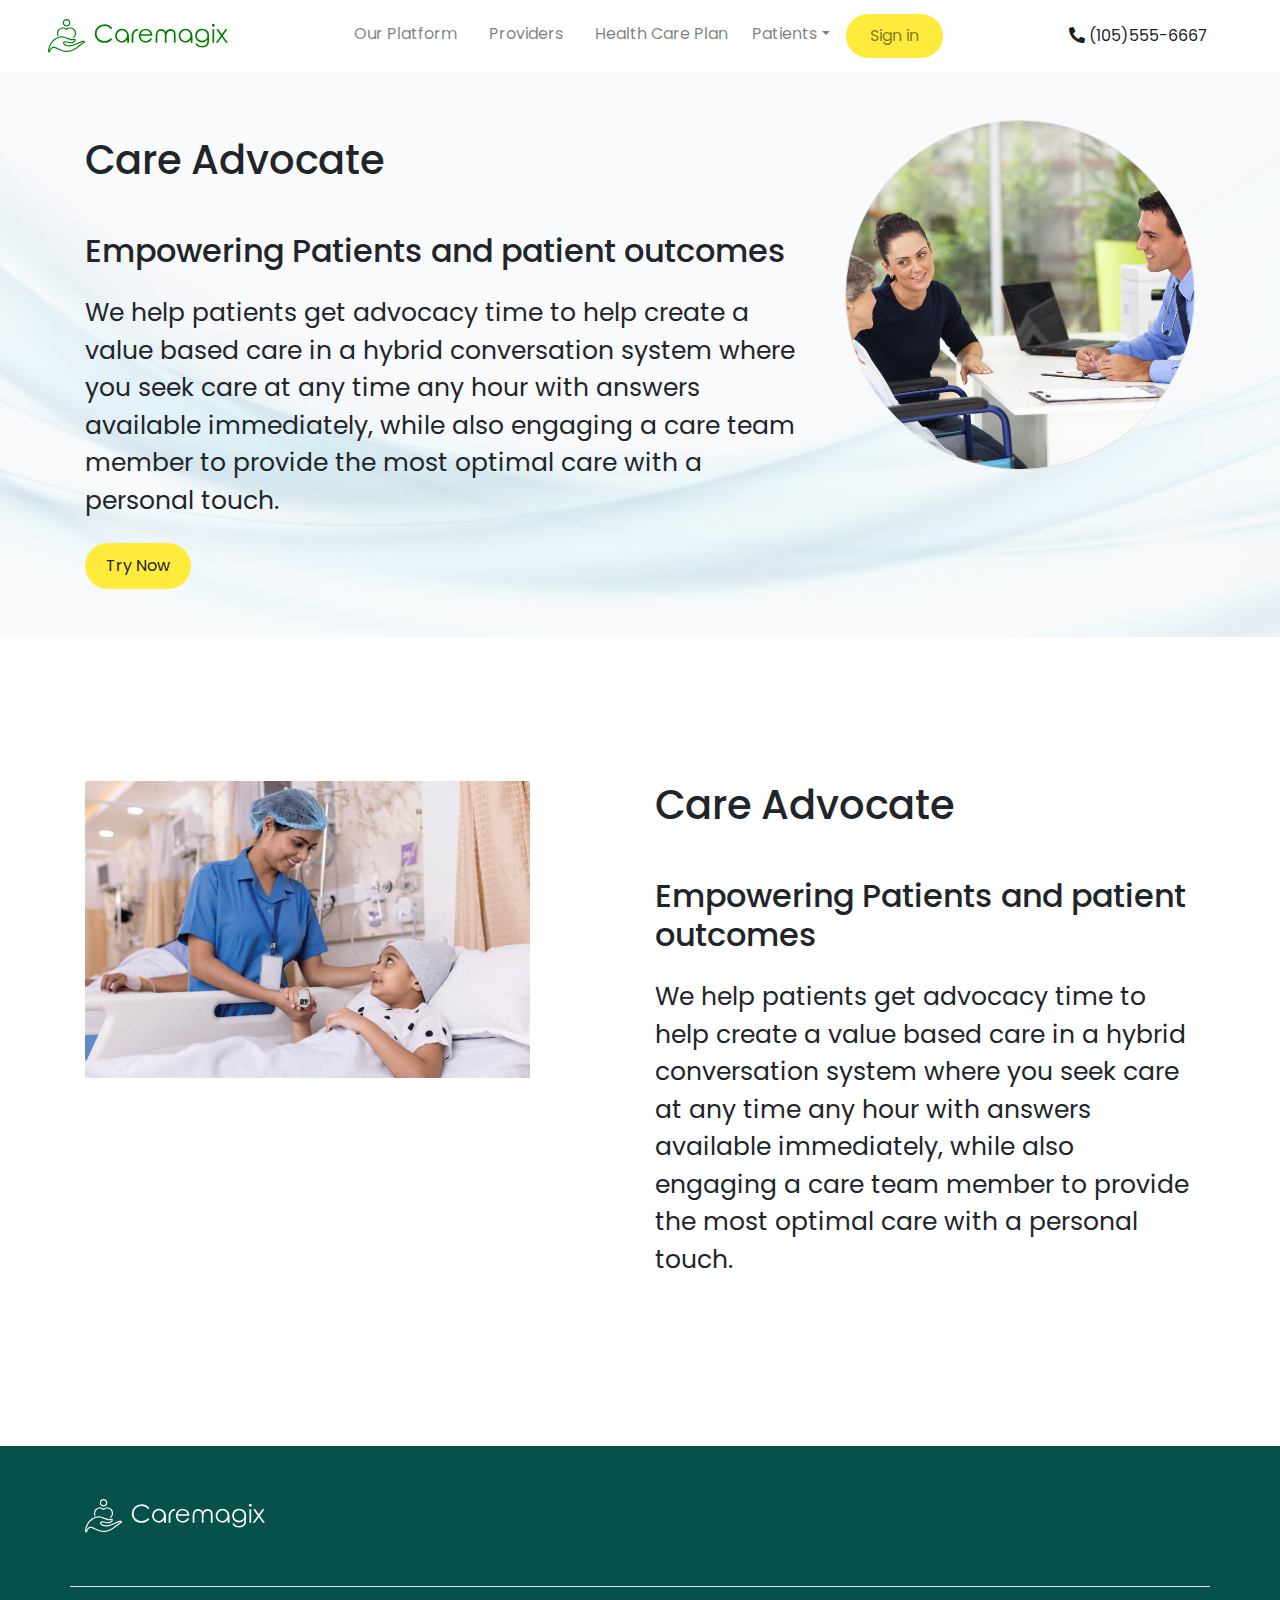
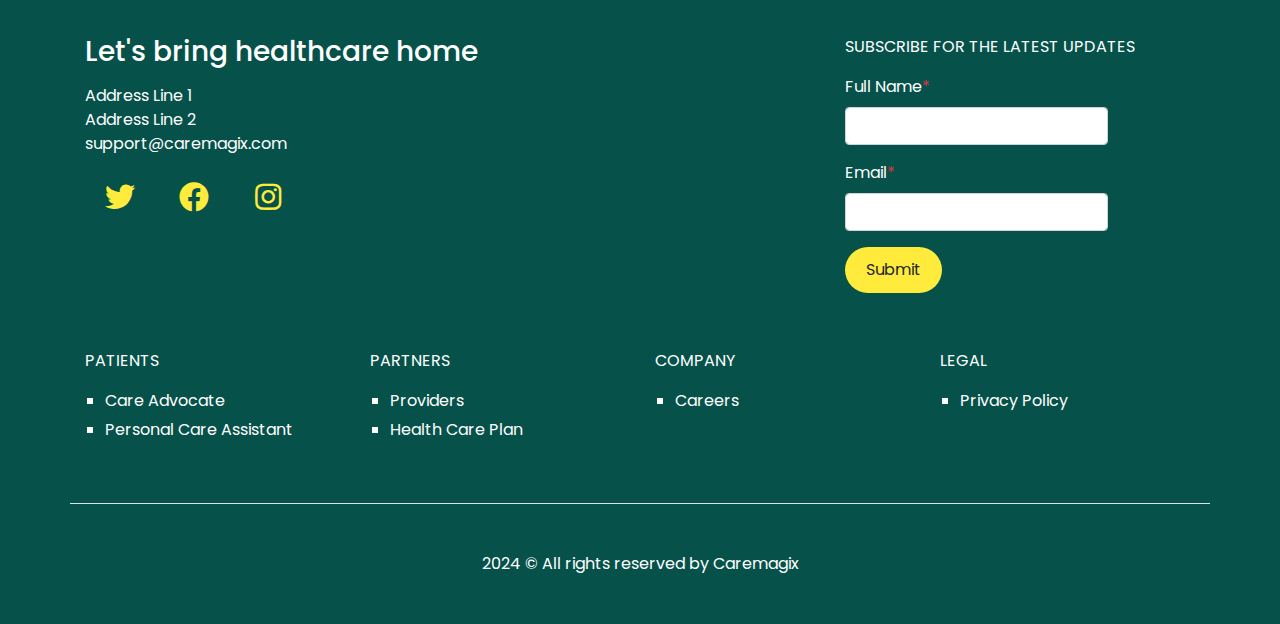
==== commit d1532505: "client feedback changes again" ====
--- a/care-advocate.html
+++ b/care-advocate.html
@@ -23,7 +23,7 @@
         <nav class="navbar navbar-expand-lg navbar-light px-5">
             <!-- <a class="navbar-brand" href="/">Caremagix</a> -->
             <a class="navbar-brand" href="/">
-                <svg width="180" viewBox="0 0 369.9130434782609 75.82260595287893" class="looka-1j8o68f"><defs id="SvgjsDefs1315"></defs><g id="SvgjsG1012" featurekey="S6ay6y-0" transform="matrix(0.8161145129462096,0,0,0.8161145129462096,-2.7505507875017963,-2.885424074708165)" fill="#ffffff"><defs xmlns="http://www.w3.org/2000/svg"></defs><path xmlns="http://www.w3.org/2000/svg" d="m43.61,24.92c-.86-4.99-8.29-4.8-8.63.32-.71,6.97,10.61,6.07,8.63-.32Z" style="stroke-width: 0px;"></path><path xmlns="http://www.w3.org/2000/svg" d="m64.81,24.92c-.86-4.99-8.29-4.8-8.63.32-.71,6.97,10.61,6.07,8.63-.32Z" style="stroke-width: 0px;"></path><path xmlns="http://www.w3.org/2000/svg" d="m4.29,25.59c3.76.58,7.57-.19,11.31,1.03l-.02.12-.42,3.2-.11.85c-.04.35-.07.7-.09,1.05-.04.7-.01,1.41.04,2.11.14,1.81.59,4.14,1.67,5.7-2.21.69-4.39,1.66-6.39,2.63l-.81.39c-.29.15-.48.22-.9.45-.74.41-1.43.92-2.01,1.55-1.17,1.24-1.95,2.86-2.16,4.55-.02.21-.05.42-.06.63l-.02.56v.9s-.03,1.8-.03,1.8l-.05,3.59c-.13,9.58-.3,19.17-.52,28.74l-.04,1.8v.45s-.02.22-.02.22v.35c.01.47.06.94.16,1.42.35,1.9,1.46,3.7,2.97,4.88,1.46,1.19,3.42,1.93,5.43,1.88,1-.01,1.99-.22,2.9-.56l1.82-.78c3.92-1.68,8.24-2.47,12.5-2.33,1.99.06,4.18.32,6.31.74,2.14.42,4.2,1,6.05,1.52.46.14.9.27,1.34.38.45.12.94.27,1.39.37.9.21,1.74.33,2.47.32.18,0,.36,0,.53-.02.09,0,.16-.02.26-.03.13,0,.25.01.36,0,.46-.02.85-.16,1.13-.35.56-.38.71-.93.68-1.54,0,0,.02,0,.03,0,.03.29.13.54.33.75.29.32.91.5,1.58.4,1.07-.03,2.43-.44,3.92-1.06,2.79-1.17,6.3-2.6,9.18-3,4.45-.71,9.04-.42,13.37.76.55.13,1.08.3,1.61.49.53.17,1.07.35,1.58.57.52.21,1.05.4,1.55.65l1.59.75c.13.07.31.15.51.23.19.08.39.15.59.22.4.12.82.22,1.24.28.85.11,1.73.08,2.56-.11,1.69-.39,3.14-1.32,4.21-2.67.53-.67.94-1.45,1.2-2.27.13-.41.22-.83.28-1.25.03-.21.05-.42.06-.63v-.56s.02-3.6.02-3.6v-7.19s0-14.38,0-14.38v-7.19s-.01-3.6-.01-3.6v-.9c0-.33,0-.53-.01-.99-.04-.82-.19-1.64-.48-2.42-.58-1.55-1.65-2.93-3.03-3.83-.17-.11-.34-.23-.53-.32l-.49-.26-.8-.4c-.55-.27-1.05-.54-1.63-.8-1.61-.8-3.28-1.45-4.98-2.02.74-.95,1.32-2.21,1.67-3.52.36-1.33.47-2.72.46-3.94,0-.67-.07-1.44-.15-2.02l-.2-1.53-.4-2.99c1.21-.14,2.41-.29,3.62-.29,2.4,0,4.79.02,7.19-.02.39,0,.98.98,1-2.7.03-3.98-.59-2.86-.96-2.91-3.93-.48-7.87.46-11.81-.83l-.38-2.57c-.21-1.37-.64-2.7-1.19-3.96-1.15-2.52-2.98-4.7-5.24-6.26-2.26-1.56-4.94-2.5-7.66-2.69l-1.02-.04c-.36-.01-.54,0-.83,0l-1.55.02-3.09.04c-4.12.05-8.24.09-12.36.09h-12.93s-3.23,0-3.23,0h-1.62s-.81,0-.81,0l-1.03.04c-2.82.16-5.58,1.17-7.87,2.81-2.28,1.65-4.1,3.94-5.16,6.57l-.37.99-.29,1.02c-.1.34-.15.69-.22,1.03-.06.35-.13.71-.15.95l-.37,2.77c-1.61.09-3.23.32-4.84.28,0,.09,0,.04,0,0-2.38-.07-4.77-.16-7.15-.19-.39,0-.95-1.01-1.08,2.67-.14,3.97.5,2.88.87,2.94Zm33.45,60.04c-2.53-.55-5.11-.79-7.41-.8-5.22-.06-10.47.89-15.35,2.95l-1.8.83-.71.34c-.12.05-.15.07-.22.09-.25.07-.44.06-.69-.04-.28-.12-.51-.34-.6-.52-.06-.1-.09-.21-.12-.35v-.11s-.02-.22-.02-.22v-.88s-.18-28.13-.18-28.13l-.05-7.03v-1.59c0-.21.03-.41.09-.6.13-.38.37-.71.71-.96.09-.06.16-.11.29-.18l.78-.4,1.55-.78c.96-.45,1.91-.92,2.91-1.29,1.98-.77,4.02-1.4,6.11-1.79,4.17-.84,8.51-.9,12.72-.23,2.1.36,4.18.87,6.19,1.58.99.39,2,.74,2.95,1.21.49.23.95.42,1.49.7l.86.42c.2.09.4.16.61.23.03.35.1.7.09,1-.56,13.33.79,26.67-1.61,39.99-.04-.02-.07-.05-.11-.07-.46-.29-.94-.57-1.44-.86-2.04-1.09-4.51-1.96-7.04-2.5Zm47.59-38.86c.5.23,1,.46,1.57.75l1.57.79c.21.11.4.26.56.42.31.33.53.76.58,1.23,0,.06.02.12.01.18v.09s0,.21,0,.21v.92s0,1.84,0,1.84v7.35s0,14.71,0,14.71v7.35s0,3.68,0,3.68v1.72c0,.22-.05.4-.12.56-.13.32-.38.6-.78.82-.36.18-.69.22-1.06.13-.02.06-1.68-.78-2.83-1.28l-1.89-.74-1.93-.64c-5.19-1.56-10.71-1.98-16.07-1.22-1.77.22-3.73.62-5.67,1.15-1.86.53-3.67,1.25-5.2,2.09-.02-6.19-.49-12.37-.49-18.56.04,0,.09,0,0,0,0-7.03.02-14.06-.02-21.09,0-.55.21-1.22.05-1.78.34-.17.68-.34.98-.47l1.52-.7,1.55-.61c2.09-.76,4.25-1.34,6.45-1.73,4.4-.71,8.94-.69,13.31.24,2.18.45,4.33,1.07,6.39,1.94.52.19,1.02.44,1.53.67ZM20.72,31.08l.45-3.13.88-6.26.43-3.13c.14-1.14.27-1.84.53-2.69.55-1.61,1.52-3.07,2.83-4.18,1.3-1.1,2.9-1.85,4.59-2.1.42-.08.85-.1,1.27-.12.46-.02,1.03,0,1.54-.01h3.16s12.64-.01,12.64-.01l12.64.1,6.32.11c1.72.04,3.33.54,4.72,1.44.68.46,1.3,1,1.84,1.61.53.62.96,1.31,1.3,2.03.34.72.54,1.5.68,2.28l.07.59.07.76.13,1.58.46,6.31.2,3.16c.05,1,.16,2.28.1,2.83-.08,1.34-.59,2.72-.78,4.06-.08.62-.09,1.25.06,1.94-8.49-1.36-17.38-.1-25.11,3.71l-1.48.73c-.13.06-.29.06-.44.03-.03-.01-.07-.02-.1-.03l-.26-.13-.8-.4-1.71-.8c-2.31-1.03-4.7-1.9-7.16-2.49-2.46-.6-4.97-.99-7.49-1.16-2.53-.14-5.06-.07-7.58.21-.91.1-1.82.25-2.72.42-.01-.37-.1-.74-.21-1.1-.38-1.1-1.07-2.38-1.17-3.5-.09-.88-.06-1.68.1-2.63Z" style="stroke-width: 0px;"></path><path xmlns="http://www.w3.org/2000/svg" d="m11.64,20.17h0c0-.09,0-.04,0,0Z" style="stroke-width: 0px;"></path></g><g id="SvgjsG1013" featurekey="j5pGhi-0" transform="matrix(2.560820016550997,0,0,2.560820016550997,93.224431041536,2.9218920613502117)" fill="#ffffff"><path d="M15.244 7.715 l-1.1523 0.85938 q-0.9375 -1.23046875 -2.260742188 -1.860351563 t-2.9053 -0.62988 q-1.73828125 0 -3.212890625 0.830078125 t-2.29 2.2314 t-0.81543 3.1592 q0 2.646484375 1.81640625 4.262695313 t4.5801 1.6162 q3.046875 0 5.087890625 -2.3828125 l1.1523 0.86914 q-1.083984375 1.376953125 -2.705078125 2.12890625 t-3.6133 0.75195 q-3.80859375 0 -6.005859375 -2.529296875 q-1.8359375 -2.138671875 -1.8359375 -4.84375 q0 -3.173828125 2.231445313 -5.3515625 t5.5811 -2.1777 q2.03125 0 3.666992188 0.8056640625 t2.6807 2.2607 z M22.968753125 8.203 q2.470703125 0 4.1015625 1.787109375 q1.50390625 1.630859375 1.50390625 3.876953125 q0.01953125 5.546875 0 5.634765625 l-1.4551 0 l0 -2.4316 q-1.142578125 2.12890625 -4.150390625 2.3828125 q-2.4609375 0 -4.018554688 -1.674804688 t-1.5576 -3.9111 q0 -2.2265625 1.474609375 -3.8671875 q1.630859375 -1.796875 4.1015625 -1.796875 z M22.968753125 9.551 q-1.708984375 0 -2.939453125 1.26953125 t-1.2305 3.0664 q0 1.162109375 0.6298828125 2.236328125 t2.1338 1.8164 q3.76953125 0.83984375 5.361328125 -3.427734375 q0.087890625 -1.3671875 -0.29296875 -2.6171875 q-0.2734375 -0.56640625 -0.751953125 -1.07421875 q-1.201171875 -1.26953125 -2.91015625 -1.26953125 z M30.722696875 14.541 l0 -1.2891 q0.15625 -0.966796875 0.44921875 -1.572265625 q0.68359375 -1.6796875 1.8359375 -2.4609375 t1.9141 -0.78125 q0.56640625 0 1.2109375 0.37109375 l-0.71289 1.1523 q-0.908203125 -0.33203125 -1.801757813 0.537109375 t-1.2354 1.8945 q-0.25390625 0.908203125 -0.25390625 3.408203125 l0 3.623 l-1.4063 0 l0 -4.8828 z M45.95715625 15.6348 l1.1523 0.61523 q-0.556640625 1.123046875 -1.30859375 1.806640625 t-1.6895 1.04 t-2.1191 0.35645 q-2.6171875 0 -4.091796875 -1.713867188 t-1.4746 -3.8721 q0 -2.041015625 1.25 -3.6328125 q1.58203125 -2.03125 4.248046875 -2.03125 q2.724609375 0 4.365234375 2.080078125 q1.162109375 1.46484375 1.171875 3.65234375 l-9.6191 0 q0.0390625 1.875 1.19140625 3.071289063 t2.8418 1.1963 q0.8203125 0 1.591796875 -0.2880859375 t1.3135 -0.75684 t1.1768 -1.5234 z M45.95715625 12.7539 q-0.2734375 -1.103515625 -0.80078125 -1.762695313 t-1.3965 -1.0645 t-1.8262 -0.40527 q-1.572265625 0 -2.705078125 1.015625 q-0.8203125 0.7421875 -1.240234375 2.216796875 l7.9688 0 z M50.00979375 15.293 l0 -1.709 q0.17578125 -2.1875 0.91796875 -3.203125 q0.615234375 -0.927734375 1.611328125 -1.474609375 q0.654296875 -0.419921875 1.865234375 -0.44921875 q0.78125 0 1.58203125 0.29296875 t1.2402 0.78125 t0.88867 1.4648 q0.244140625 -0.625 1.025390625 -1.46484375 q0.380859375 -0.322265625 0.986328125 -0.634765625 q0.41015625 -0.263671875 1.904296875 -0.439453125 q1.11328125 0 2.138671875 0.556640625 t1.4404 1.5674 t0.41504 3.0127 l0 5.8496 l-1.4063 0 l0 -5.8496 q0 -1.71875 -0.244140625 -2.36328125 t-0.83984 -1.04 t-1.4355 -0.39551 q-1.58203125 0.107421875 -2.705078125 1.533203125 q-0.439453125 0.60546875 -0.6640625 2.685546875 l0 5.4297 l-1.377 0 l0 -5.4883 q0 -1.93359375 -0.4296875 -2.631835938 t-1.0254 -1.1133 t-1.4844 -0.41504 q-0.95703125 0 -1.645507813 0.48828125 t-1.0791 1.46 t-0.3125 3.1592 l0 4.541 l-1.3672 0 l0 -4.1504 z M73.9746125 8.203 q2.470703125 0 4.1015625 1.787109375 q1.50390625 1.630859375 1.50390625 3.876953125 q0.01953125 5.546875 0 5.634765625 l-1.4551 0 l0 -2.4316 q-1.142578125 2.12890625 -4.150390625 2.3828125 q-2.4609375 0 -4.018554688 -1.674804688 t-1.5576 -3.9111 q0 -2.2265625 1.474609375 -3.8671875 q1.630859375 -1.796875 4.1015625 -1.796875 z M73.9746125 9.551 q-1.708984375 0 -2.939453125 1.26953125 t-1.2305 3.0664 q0 1.162109375 0.6298828125 2.236328125 t2.1338 1.8164 q3.76953125 0.83984375 5.361328125 -3.427734375 q0.087890625 -1.3671875 -0.29296875 -2.6171875 q-0.2734375 -0.56640625 -0.751953125 -1.07421875 q-1.201171875 -1.26953125 -2.91015625 -1.26953125 z M92.87065625 17.0117 q0 2.255859375 -0.400390625 3.30078125 q-0.537109375 1.474609375 -1.879882813 2.270507813 t-3.2178 0.7959 q-1.38671875 0 -2.48046875 -0.390625 t-1.7871 -1.0449 t-1.2695 -1.9141 l1.4941 0 q0.615234375 1.064453125 1.577148438 1.572265625 t2.3975 0.50781 q1.40625 0 2.377929688 -0.52734375 t1.3818 -1.3184 t0.41016 -2.5684 l0 -0.54688 q-0.771484375 0.986328125 -1.899414063 1.513671875 t-2.3779 0.52734 q-1.474609375 0 -2.778320313 -0.732421875 t-2.0117 -1.9775 t-0.70801 -2.7295 t0.7373 -2.7686 t2.0459 -2.0313 t2.7441 -0.74707 q1.2109375 0 2.197265625 0.37109375 q0.830078125 0.302734375 1.962890625 1.162109375 q0.95703125 0.791015625 1.50390625 3.017578125 q-0.01953125 0.29296875 -0.01953125 4.2578125 z M87.40235625 9.531 q-1.171875 0 -2.172851563 0.56640625 t-1.5723 1.5625 t-0.57129 2.1582 q0 1.767578125 1.181640625 2.919921875 t3.0566 1.1523 q1.9140625 0 3.06640625 -1.142578125 t1.1523 -3.0078 q0 -1.2109375 -0.5322265625 -2.158203125 t-1.5039 -1.499 t-2.1045 -0.55176 z M96.279278125 4.3260000000000005 q0.46875 0 0.8056640625 0.33203125 t0.33691 0.80078 t-0.33691 0.80566 t-0.80566 0.33691 t-0.80078 -0.33691 t-0.33203 -0.80566 t0.33203 -0.80078 t0.80078 -0.33203 z M95.595678125 8.73 l1.377 0 l0 10.713 l-1.377 0 l0 -10.713 z M98.613285625 8.73 l1.6504 0 l2.832 3.9746 l2.8418 -3.9746 l1.6504 0 l-3.6719 5.0879 l4.1309 5.625 l-1.6699 0 l-3.2813 -4.502 l-3.2324 4.502 l-1.6406 0 l4.0527 -5.625 z"></path></g></svg>
+                                <svg width="180" fill="green" viewBox="0 0 369.9130434782609 68.965792093766" class="looka-1j8o68f"><defs id="SvgjsDefs1011"></defs><g id="SvgjsG1012" featurekey="S6ay6y-0" transform="matrix(0.5944697416259555,0,0,0.5944697416259555,0.0002290399318856106,-3.5668184497557327)" fill="#ffffff"><title xmlns="http://www.w3.org/2000/svg">Modern Business 6 expandlines</title><path xmlns="http://www.w3.org/2000/svg" d="M64,32c7.2,0,13-5.8,13-13S71.2,6,64,6c-7.2,0-13,5.8-13,13c0,0,0,0,0,0C51,26.2,56.8,32,64,32z M64,10c5,0,9,4,9,9  s-4,9-9,9s-9-4-9-9c0,0,0,0,0,0C55,14,59,10,64,10z"></path><path xmlns="http://www.w3.org/2000/svg" d="M36.8,63.2c-3.3-6.4-2.1-14.2,2.9-19.4c6.1-6.3,16.1-6.5,22.4-0.4c0.1,0.1,0.3,0.3,0.4,0.4c0.8,0.8,2.1,0.8,2.9,0  c6.1-6.3,16.1-6.5,22.4-0.4c0.1,0.1,0.3,0.3,0.4,0.4c6.3,6.6,6.3,16.9,0,23.5l-4.2,4.3c0.7,0,1.4-0.1,2-0.3c1.5-0.5,3.1-0.8,4.7-0.9  l0.3-0.3c7.8-8.1,7.8-21,0-29.1C83.8,33.5,72,32.9,64,39.7c-8-6.8-19.8-6.2-27.1,1.3c-6,6.2-7.6,15.5-3.9,23.4  C34.3,64,35.5,63.6,36.8,63.2z"></path><path xmlns="http://www.w3.org/2000/svg" d="M127.7,83.5c-1.1-2.6-6.7-2.3-7-2.3c-1.9,0.3-6,0.8-14.1,4.8C96.5,91,85.7,96,74,96.9c-6.5,0.6-14.4-1.9-17.6-6.3  c-0.7-0.8-0.8-2.2-0.5-2.5c0.8-1,5.6-1.6,15.3,0.9c13.2,3.7,20.1-2.9,20.9-3.8c2.5-2.3,5.7-5.8,4-8.7c-1.5-2.6-5.6-2.4-8.9-1.4  c-3.4,1-7.1,0.3-10.2-0.6c-3.4-0.9-6.7-2.2-10-3.4c-4.7-2-9.6-3.5-14.6-4.5c-8.5-1.6-17.1,0.2-25.6,5.2c-6.9,4-12.8,9.6-17.2,16.3  c-8.9,13.8-10,24.3-9.5,30.6c0.1,1.6,1.2,2.8,2.7,3.2c1.6,0.4,3.2-0.3,4.1-1.6c0.7-0.9,1.1-1.9,1.3-3c0-0.2,0.1-0.5,0.2-0.8  c0.9-3.8,3.3-7.1,6.6-9.2l0.3-0.1c4.4-2.4,8.5-0.7,17.3,3.4c3.7,1.8,8.4,3.9,14.1,6.1c26,8.9,44.2-2,55.6-10.9  c9.5-7.4,20.4-14.8,20.4-14.8C124.5,89.8,129.2,86.9,127.7,83.5z M120.6,87.5c-0.1,0.1-11.1,7.5-20.7,15  c-10.7,8.4-27.7,18.5-51.8,10.3c-5.5-2.1-9.9-4.1-13.8-5.9c-8.8-4.1-14.6-6.8-20.9-3.3l-0.1,0c-0.1,0-0.2,0.1-0.3,0.1  c-4.2,2.7-7.2,6.9-8.4,11.7c-0.1,0.6-0.3,1.3-0.5,1.9c-0.3-5.8,1.1-15,8.9-27.2c4-6.2,9.5-11.3,15.9-15c5.3-3.3,11.3-5.1,17.6-5.2  c1.8,0,3.6,0.2,5.3,0.5c4.8,1,9.4,2.5,13.9,4.4c3.3,1.3,6.8,2.6,10.4,3.6c3.5,1,8,1.9,12.4,0.6c1.3-0.5,2.7-0.6,4.1-0.4  c-0.2,0.5-0.9,1.7-3.2,3.8c0,0-0.1,0.1-0.1,0.1c-0.2,0.2-5.6,5.9-17,2.7c-10.5-2.7-17.1-2.6-19.5,0.5c-1.4,1.8-1.3,4.2,0.3,7.1  c0.1,0.1,4.7,8.8,21.3,8.2c12.4-1,23.6-6.1,34-11.3c7.6-3.8,11-4.2,12.9-4.5c0.8-0.1,1.7-0.2,2.5-0.1  C122.8,86,121.7,86.8,120.6,87.5L120.6,87.5z"></path></g><g id="SvgjsG1013" featurekey="j5pGhi-0" transform="matrix(2.560820016550997,0,0,2.560820016550997,93.224431041536,-1.0781079386497883)" fill="#ffffff"><path d="M15.244 7.715 l-1.1523 0.85938 q-0.9375 -1.23046875 -2.260742188 -1.860351563 t-2.9053 -0.62988 q-1.73828125 0 -3.212890625 0.830078125 t-2.29 2.2314 t-0.81543 3.1592 q0 2.646484375 1.81640625 4.262695313 t4.5801 1.6162 q3.046875 0 5.087890625 -2.3828125 l1.1523 0.86914 q-1.083984375 1.376953125 -2.705078125 2.12890625 t-3.6133 0.75195 q-3.80859375 0 -6.005859375 -2.529296875 q-1.8359375 -2.138671875 -1.8359375 -4.84375 q0 -3.173828125 2.231445313 -5.3515625 t5.5811 -2.1777 q2.03125 0 3.666992188 0.8056640625 t2.6807 2.2607 z M22.968753125 8.203 q2.470703125 0 4.1015625 1.787109375 q1.50390625 1.630859375 1.50390625 3.876953125 q0.01953125 5.546875 0 5.634765625 l-1.4551 0 l0 -2.4316 q-1.142578125 2.12890625 -4.150390625 2.3828125 q-2.4609375 0 -4.018554688 -1.674804688 t-1.5576 -3.9111 q0 -2.2265625 1.474609375 -3.8671875 q1.630859375 -1.796875 4.1015625 -1.796875 z M22.968753125 9.551 q-1.708984375 0 -2.939453125 1.26953125 t-1.2305 3.0664 q0 1.162109375 0.6298828125 2.236328125 t2.1338 1.8164 q3.76953125 0.83984375 5.361328125 -3.427734375 q0.087890625 -1.3671875 -0.29296875 -2.6171875 q-0.2734375 -0.56640625 -0.751953125 -1.07421875 q-1.201171875 -1.26953125 -2.91015625 -1.26953125 z M30.722696875 14.541 l0 -1.2891 q0.15625 -0.966796875 0.44921875 -1.572265625 q0.68359375 -1.6796875 1.8359375 -2.4609375 t1.9141 -0.78125 q0.56640625 0 1.2109375 0.37109375 l-0.71289 1.1523 q-0.908203125 -0.33203125 -1.801757813 0.537109375 t-1.2354 1.8945 q-0.25390625 0.908203125 -0.25390625 3.408203125 l0 3.623 l-1.4063 0 l0 -4.8828 z M45.95715625 15.6348 l1.1523 0.61523 q-0.556640625 1.123046875 -1.30859375 1.806640625 t-1.6895 1.04 t-2.1191 0.35645 q-2.6171875 0 -4.091796875 -1.713867188 t-1.4746 -3.8721 q0 -2.041015625 1.25 -3.6328125 q1.58203125 -2.03125 4.248046875 -2.03125 q2.724609375 0 4.365234375 2.080078125 q1.162109375 1.46484375 1.171875 3.65234375 l-9.6191 0 q0.0390625 1.875 1.19140625 3.071289063 t2.8418 1.1963 q0.8203125 0 1.591796875 -0.2880859375 t1.3135 -0.75684 t1.1768 -1.5234 z M45.95715625 12.7539 q-0.2734375 -1.103515625 -0.80078125 -1.762695313 t-1.3965 -1.0645 t-1.8262 -0.40527 q-1.572265625 0 -2.705078125 1.015625 q-0.8203125 0.7421875 -1.240234375 2.216796875 l7.9688 0 z M50.00979375 15.293 l0 -1.709 q0.17578125 -2.1875 0.91796875 -3.203125 q0.615234375 -0.927734375 1.611328125 -1.474609375 q0.654296875 -0.419921875 1.865234375 -0.44921875 q0.78125 0 1.58203125 0.29296875 t1.2402 0.78125 t0.88867 1.4648 q0.244140625 -0.625 1.025390625 -1.46484375 q0.380859375 -0.322265625 0.986328125 -0.634765625 q0.41015625 -0.263671875 1.904296875 -0.439453125 q1.11328125 0 2.138671875 0.556640625 t1.4404 1.5674 t0.41504 3.0127 l0 5.8496 l-1.4063 0 l0 -5.8496 q0 -1.71875 -0.244140625 -2.36328125 t-0.83984 -1.04 t-1.4355 -0.39551 q-1.58203125 0.107421875 -2.705078125 1.533203125 q-0.439453125 0.60546875 -0.6640625 2.685546875 l0 5.4297 l-1.377 0 l0 -5.4883 q0 -1.93359375 -0.4296875 -2.631835938 t-1.0254 -1.1133 t-1.4844 -0.41504 q-0.95703125 0 -1.645507813 0.48828125 t-1.0791 1.46 t-0.3125 3.1592 l0 4.541 l-1.3672 0 l0 -4.1504 z M73.9746125 8.203 q2.470703125 0 4.1015625 1.787109375 q1.50390625 1.630859375 1.50390625 3.876953125 q0.01953125 5.546875 0 5.634765625 l-1.4551 0 l0 -2.4316 q-1.142578125 2.12890625 -4.150390625 2.3828125 q-2.4609375 0 -4.018554688 -1.674804688 t-1.5576 -3.9111 q0 -2.2265625 1.474609375 -3.8671875 q1.630859375 -1.796875 4.1015625 -1.796875 z M73.9746125 9.551 q-1.708984375 0 -2.939453125 1.26953125 t-1.2305 3.0664 q0 1.162109375 0.6298828125 2.236328125 t2.1338 1.8164 q3.76953125 0.83984375 5.361328125 -3.427734375 q0.087890625 -1.3671875 -0.29296875 -2.6171875 q-0.2734375 -0.56640625 -0.751953125 -1.07421875 q-1.201171875 -1.26953125 -2.91015625 -1.26953125 z M92.87065625 17.0117 q0 2.255859375 -0.400390625 3.30078125 q-0.537109375 1.474609375 -1.879882813 2.270507813 t-3.2178 0.7959 q-1.38671875 0 -2.48046875 -0.390625 t-1.7871 -1.0449 t-1.2695 -1.9141 l1.4941 0 q0.615234375 1.064453125 1.577148438 1.572265625 t2.3975 0.50781 q1.40625 0 2.377929688 -0.52734375 t1.3818 -1.3184 t0.41016 -2.5684 l0 -0.54688 q-0.771484375 0.986328125 -1.899414063 1.513671875 t-2.3779 0.52734 q-1.474609375 0 -2.778320313 -0.732421875 t-2.0117 -1.9775 t-0.70801 -2.7295 t0.7373 -2.7686 t2.0459 -2.0313 t2.7441 -0.74707 q1.2109375 0 2.197265625 0.37109375 q0.830078125 0.302734375 1.962890625 1.162109375 q0.95703125 0.791015625 1.50390625 3.017578125 q-0.01953125 0.29296875 -0.01953125 4.2578125 z M87.40235625 9.531 q-1.171875 0 -2.172851563 0.56640625 t-1.5723 1.5625 t-0.57129 2.1582 q0 1.767578125 1.181640625 2.919921875 t3.0566 1.1523 q1.9140625 0 3.06640625 -1.142578125 t1.1523 -3.0078 q0 -1.2109375 -0.5322265625 -2.158203125 t-1.5039 -1.499 t-2.1045 -0.55176 z M96.279278125 4.3260000000000005 q0.46875 0 0.8056640625 0.33203125 t0.33691 0.80078 t-0.33691 0.80566 t-0.80566 0.33691 t-0.80078 -0.33691 t-0.33203 -0.80566 t0.33203 -0.80078 t0.80078 -0.33203 z M95.595678125 8.73 l1.377 0 l0 10.713 l-1.377 0 l0 -10.713 z M98.613285625 8.73 l1.6504 0 l2.832 3.9746 l2.8418 -3.9746 l1.6504 0 l-3.6719 5.0879 l4.1309 5.625 l-1.6699 0 l-3.2813 -4.502 l-3.2324 4.502 l-1.6406 0 l4.0527 -5.625 z"></path></g></svg>
             </a>
             <button class="navbar-toggler" type="button" data-toggle="collapse" data-target="#navbarSupportedContent"
                 aria-controls="navbarSupportedContent" aria-expanded="false" aria-label="Toggle navigation">
@@ -91,7 +91,7 @@
                         <a href="llm.html?try-now=True" class="btn yellow-button">Try Now</a>
                     </div>
                     <div class="col-12 order-0 order-sm-0 col-md-4 order-md-2">
-                        <img src="images/healthcare-small.jpg" class="w-100 mb-3 rounded-circle border" alt="" />
+                        <img src="images/care-advocate1.jpg" class="w-100 mb-3 rounded-circle border" alt="" />
                     </div>
                 </div>
             </div>
@@ -146,8 +146,7 @@
                     <div class="col-6 col-md-6">
                         <!-- <h3 class="text-white mt-2">Caremagix</h3> -->
                         <a class="navbar-brand" href="/">
-                            <svg width="180" viewBox="0 0 369.9130434782609 75.82260595287893" class="looka-1j8o68f"><defs id="SvgjsDefs1315"></defs><g id="SvgjsG1316" featurekey="S6ay6y-0" transform="matrix(0.8161145129462096,0,0,0.8161145129462096,-2.7505507875017963,-2.885424074708165)" fill="#ffffff"><defs xmlns="http://www.w3.org/2000/svg"></defs><path xmlns="http://www.w3.org/2000/svg" d="m43.61,24.92c-.86-4.99-8.29-4.8-8.63.32-.71,6.97,10.61,6.07,8.63-.32Z" style="stroke-width: 0px;"></path><path xmlns="http://www.w3.org/2000/svg" d="m64.81,24.92c-.86-4.99-8.29-4.8-8.63.32-.71,6.97,10.61,6.07,8.63-.32Z" style="stroke-width: 0px;"></path><path xmlns="http://www.w3.org/2000/svg" d="m4.29,25.59c3.76.58,7.57-.19,11.31,1.03l-.02.12-.42,3.2-.11.85c-.04.35-.07.7-.09,1.05-.04.7-.01,1.41.04,2.11.14,1.81.59,4.14,1.67,5.7-2.21.69-4.39,1.66-6.39,2.63l-.81.39c-.29.15-.48.22-.9.45-.74.41-1.43.92-2.01,1.55-1.17,1.24-1.95,2.86-2.16,4.55-.02.21-.05.42-.06.63l-.02.56v.9s-.03,1.8-.03,1.8l-.05,3.59c-.13,9.58-.3,19.17-.52,28.74l-.04,1.8v.45s-.02.22-.02.22v.35c.01.47.06.94.16,1.42.35,1.9,1.46,3.7,2.97,4.88,1.46,1.19,3.42,1.93,5.43,1.88,1-.01,1.99-.22,2.9-.56l1.82-.78c3.92-1.68,8.24-2.47,12.5-2.33,1.99.06,4.18.32,6.31.74,2.14.42,4.2,1,6.05,1.52.46.14.9.27,1.34.38.45.12.94.27,1.39.37.9.21,1.74.33,2.47.32.18,0,.36,0,.53-.02.09,0,.16-.02.26-.03.13,0,.25.01.36,0,.46-.02.85-.16,1.13-.35.56-.38.71-.93.68-1.54,0,0,.02,0,.03,0,.03.29.13.54.33.75.29.32.91.5,1.58.4,1.07-.03,2.43-.44,3.92-1.06,2.79-1.17,6.3-2.6,9.18-3,4.45-.71,9.04-.42,13.37.76.55.13,1.08.3,1.61.49.53.17,1.07.35,1.58.57.52.21,1.05.4,1.55.65l1.59.75c.13.07.31.15.51.23.19.08.39.15.59.22.4.12.82.22,1.24.28.85.11,1.73.08,2.56-.11,1.69-.39,3.14-1.32,4.21-2.67.53-.67.94-1.45,1.2-2.27.13-.41.22-.83.28-1.25.03-.21.05-.42.06-.63v-.56s.02-3.6.02-3.6v-7.19s0-14.38,0-14.38v-7.19s-.01-3.6-.01-3.6v-.9c0-.33,0-.53-.01-.99-.04-.82-.19-1.64-.48-2.42-.58-1.55-1.65-2.93-3.03-3.83-.17-.11-.34-.23-.53-.32l-.49-.26-.8-.4c-.55-.27-1.05-.54-1.63-.8-1.61-.8-3.28-1.45-4.98-2.02.74-.95,1.32-2.21,1.67-3.52.36-1.33.47-2.72.46-3.94,0-.67-.07-1.44-.15-2.02l-.2-1.53-.4-2.99c1.21-.14,2.41-.29,3.62-.29,2.4,0,4.79.02,7.19-.02.39,0,.98.98,1-2.7.03-3.98-.59-2.86-.96-2.91-3.93-.48-7.87.46-11.81-.83l-.38-2.57c-.21-1.37-.64-2.7-1.19-3.96-1.15-2.52-2.98-4.7-5.24-6.26-2.26-1.56-4.94-2.5-7.66-2.69l-1.02-.04c-.36-.01-.54,0-.83,0l-1.55.02-3.09.04c-4.12.05-8.24.09-12.36.09h-12.93s-3.23,0-3.23,0h-1.62s-.81,0-.81,0l-1.03.04c-2.82.16-5.58,1.17-7.87,2.81-2.28,1.65-4.1,3.94-5.16,6.57l-.37.99-.29,1.02c-.1.34-.15.69-.22,1.03-.06.35-.13.71-.15.95l-.37,2.77c-1.61.09-3.23.32-4.84.28,0,.09,0,.04,0,0-2.38-.07-4.77-.16-7.15-.19-.39,0-.95-1.01-1.08,2.67-.14,3.97.5,2.88.87,2.94Zm33.45,60.04c-2.53-.55-5.11-.79-7.41-.8-5.22-.06-10.47.89-15.35,2.95l-1.8.83-.71.34c-.12.05-.15.07-.22.09-.25.07-.44.06-.69-.04-.28-.12-.51-.34-.6-.52-.06-.1-.09-.21-.12-.35v-.11s-.02-.22-.02-.22v-.88s-.18-28.13-.18-28.13l-.05-7.03v-1.59c0-.21.03-.41.09-.6.13-.38.37-.71.71-.96.09-.06.16-.11.29-.18l.78-.4,1.55-.78c.96-.45,1.91-.92,2.91-1.29,1.98-.77,4.02-1.4,6.11-1.79,4.17-.84,8.51-.9,12.72-.23,2.1.36,4.18.87,6.19,1.58.99.39,2,.74,2.95,1.21.49.23.95.42,1.49.7l.86.42c.2.09.4.16.61.23.03.35.1.7.09,1-.56,13.33.79,26.67-1.61,39.99-.04-.02-.07-.05-.11-.07-.46-.29-.94-.57-1.44-.86-2.04-1.09-4.51-1.96-7.04-2.5Zm47.59-38.86c.5.23,1,.46,1.57.75l1.57.79c.21.11.4.26.56.42.31.33.53.76.58,1.23,0,.06.02.12.01.18v.09s0,.21,0,.21v.92s0,1.84,0,1.84v7.35s0,14.71,0,14.71v7.35s0,3.68,0,3.68v1.72c0,.22-.05.4-.12.56-.13.32-.38.6-.78.82-.36.18-.69.22-1.06.13-.02.06-1.68-.78-2.83-1.28l-1.89-.74-1.93-.64c-5.19-1.56-10.71-1.98-16.07-1.22-1.77.22-3.73.62-5.67,1.15-1.86.53-3.67,1.25-5.2,2.09-.02-6.19-.49-12.37-.49-18.56.04,0,.09,0,0,0,0-7.03.02-14.06-.02-21.09,0-.55.21-1.22.05-1.78.34-.17.68-.34.98-.47l1.52-.7,1.55-.61c2.09-.76,4.25-1.34,6.45-1.73,4.4-.71,8.94-.69,13.31.24,2.18.45,4.33,1.07,6.39,1.94.52.19,1.02.44,1.53.67ZM20.72,31.08l.45-3.13.88-6.26.43-3.13c.14-1.14.27-1.84.53-2.69.55-1.61,1.52-3.07,2.83-4.18,1.3-1.1,2.9-1.85,4.59-2.1.42-.08.85-.1,1.27-.12.46-.02,1.03,0,1.54-.01h3.16s12.64-.01,12.64-.01l12.64.1,6.32.11c1.72.04,3.33.54,4.72,1.44.68.46,1.3,1,1.84,1.61.53.62.96,1.31,1.3,2.03.34.72.54,1.5.68,2.28l.07.59.07.76.13,1.58.46,6.31.2,3.16c.05,1,.16,2.28.1,2.83-.08,1.34-.59,2.72-.78,4.06-.08.62-.09,1.25.06,1.94-8.49-1.36-17.38-.1-25.11,3.71l-1.48.73c-.13.06-.29.06-.44.03-.03-.01-.07-.02-.1-.03l-.26-.13-.8-.4-1.71-.8c-2.31-1.03-4.7-1.9-7.16-2.49-2.46-.6-4.97-.99-7.49-1.16-2.53-.14-5.06-.07-7.58.21-.91.1-1.82.25-2.72.42-.01-.37-.1-.74-.21-1.1-.38-1.1-1.07-2.38-1.17-3.5-.09-.88-.06-1.68.1-2.63Z" style="stroke-width: 0px;"></path><path xmlns="http://www.w3.org/2000/svg" d="m11.64,20.17h0c0-.09,0-.04,0,0Z" style="stroke-width: 0px;"></path></g><g id="SvgjsG1317" featurekey="j5pGhi-0" transform="matrix(2.560820016550997,0,0,2.560820016550997,93.224431041536,2.9218920613502117)" fill="#ffffff"><path d="M15.244 7.715 l-1.1523 0.85938 q-0.9375 -1.23046875 -2.260742188 -1.860351563 t-2.9053 -0.62988 q-1.73828125 0 -3.212890625 0.830078125 t-2.29 2.2314 t-0.81543 3.1592 q0 2.646484375 1.81640625 4.262695313 t4.5801 1.6162 q3.046875 0 5.087890625 -2.3828125 l1.1523 0.86914 q-1.083984375 1.376953125 -2.705078125 2.12890625 t-3.6133 0.75195 q-3.80859375 0 -6.005859375 -2.529296875 q-1.8359375 -2.138671875 -1.8359375 -4.84375 q0 -3.173828125 2.231445313 -5.3515625 t5.5811 -2.1777 q2.03125 0 3.666992188 0.8056640625 t2.6807 2.2607 z M22.968753125 8.203 q2.470703125 0 4.1015625 1.787109375 q1.50390625 1.630859375 1.50390625 3.876953125 q0.01953125 5.546875 0 5.634765625 l-1.4551 0 l0 -2.4316 q-1.142578125 2.12890625 -4.150390625 2.3828125 q-2.4609375 0 -4.018554688 -1.674804688 t-1.5576 -3.9111 q0 -2.2265625 1.474609375 -3.8671875 q1.630859375 -1.796875 4.1015625 -1.796875 z M22.968753125 9.551 q-1.708984375 0 -2.939453125 1.26953125 t-1.2305 3.0664 q0 1.162109375 0.6298828125 2.236328125 t2.1338 1.8164 q3.76953125 0.83984375 5.361328125 -3.427734375 q0.087890625 -1.3671875 -0.29296875 -2.6171875 q-0.2734375 -0.56640625 -0.751953125 -1.07421875 q-1.201171875 -1.26953125 -2.91015625 -1.26953125 z M30.722696875 14.541 l0 -1.2891 q0.15625 -0.966796875 0.44921875 -1.572265625 q0.68359375 -1.6796875 1.8359375 -2.4609375 t1.9141 -0.78125 q0.56640625 0 1.2109375 0.37109375 l-0.71289 1.1523 q-0.908203125 -0.33203125 -1.801757813 0.537109375 t-1.2354 1.8945 q-0.25390625 0.908203125 -0.25390625 3.408203125 l0 3.623 l-1.4063 0 l0 -4.8828 z M45.95715625 15.6348 l1.1523 0.61523 q-0.556640625 1.123046875 -1.30859375 1.806640625 t-1.6895 1.04 t-2.1191 0.35645 q-2.6171875 0 -4.091796875 -1.713867188 t-1.4746 -3.8721 q0 -2.041015625 1.25 -3.6328125 q1.58203125 -2.03125 4.248046875 -2.03125 q2.724609375 0 4.365234375 2.080078125 q1.162109375 1.46484375 1.171875 3.65234375 l-9.6191 0 q0.0390625 1.875 1.19140625 3.071289063 t2.8418 1.1963 q0.8203125 0 1.591796875 -0.2880859375 t1.3135 -0.75684 t1.1768 -1.5234 z M45.95715625 12.7539 q-0.2734375 -1.103515625 -0.80078125 -1.762695313 t-1.3965 -1.0645 t-1.8262 -0.40527 q-1.572265625 0 -2.705078125 1.015625 q-0.8203125 0.7421875 -1.240234375 2.216796875 l7.9688 0 z M50.00979375 15.293 l0 -1.709 q0.17578125 -2.1875 0.91796875 -3.203125 q0.615234375 -0.927734375 1.611328125 -1.474609375 q0.654296875 -0.419921875 1.865234375 -0.44921875 q0.78125 0 1.58203125 0.29296875 t1.2402 0.78125 t0.88867 1.4648 q0.244140625 -0.625 1.025390625 -1.46484375 q0.380859375 -0.322265625 0.986328125 -0.634765625 q0.41015625 -0.263671875 1.904296875 -0.439453125 q1.11328125 0 2.138671875 0.556640625 t1.4404 1.5674 t0.41504 3.0127 l0 5.8496 l-1.4063 0 l0 -5.8496 q0 -1.71875 -0.244140625 -2.36328125 t-0.83984 -1.04 t-1.4355 -0.39551 q-1.58203125 0.107421875 -2.705078125 1.533203125 q-0.439453125 0.60546875 -0.6640625 2.685546875 l0 5.4297 l-1.377 0 l0 -5.4883 q0 -1.93359375 -0.4296875 -2.631835938 t-1.0254 -1.1133 t-1.4844 -0.41504 q-0.95703125 0 -1.645507813 0.48828125 t-1.0791 1.46 t-0.3125 3.1592 l0 4.541 l-1.3672 0 l0 -4.1504 z M73.9746125 8.203 q2.470703125 0 4.1015625 1.787109375 q1.50390625 1.630859375 1.50390625 3.876953125 q0.01953125 5.546875 0 5.634765625 l-1.4551 0 l0 -2.4316 q-1.142578125 2.12890625 -4.150390625 2.3828125 q-2.4609375 0 -4.018554688 -1.674804688 t-1.5576 -3.9111 q0 -2.2265625 1.474609375 -3.8671875 q1.630859375 -1.796875 4.1015625 -1.796875 z M73.9746125 9.551 q-1.708984375 0 -2.939453125 1.26953125 t-1.2305 3.0664 q0 1.162109375 0.6298828125 2.236328125 t2.1338 1.8164 q3.76953125 0.83984375 5.361328125 -3.427734375 q0.087890625 -1.3671875 -0.29296875 -2.6171875 q-0.2734375 -0.56640625 -0.751953125 -1.07421875 q-1.201171875 -1.26953125 -2.91015625 -1.26953125 z M92.87065625 17.0117 q0 2.255859375 -0.400390625 3.30078125 q-0.537109375 1.474609375 -1.879882813 2.270507813 t-3.2178 0.7959 q-1.38671875 0 -2.48046875 -0.390625 t-1.7871 -1.0449 t-1.2695 -1.9141 l1.4941 0 q0.615234375 1.064453125 1.577148438 1.572265625 t2.3975 0.50781 q1.40625 0 2.377929688 -0.52734375 t1.3818 -1.3184 t0.41016 -2.5684 l0 -0.54688 q-0.771484375 0.986328125 -1.899414063 1.513671875 t-2.3779 0.52734 q-1.474609375 0 -2.778320313 -0.732421875 t-2.0117 -1.9775 t-0.70801 -2.7295 t0.7373 -2.7686 t2.0459 -2.0313 t2.7441 -0.74707 q1.2109375 0 2.197265625 0.37109375 q0.830078125 0.302734375 1.962890625 1.162109375 q0.95703125 0.791015625 1.50390625 3.017578125 q-0.01953125 0.29296875 -0.01953125 4.2578125 z M87.40235625 9.531 q-1.171875 0 -2.172851563 0.56640625 t-1.5723 1.5625 t-0.57129 2.1582 q0 1.767578125 1.181640625 2.919921875 t3.0566 1.1523 q1.9140625 0 3.06640625 -1.142578125 t1.1523 -3.0078 q0 -1.2109375 -0.5322265625 -2.158203125 t-1.5039 -1.499 t-2.1045 -0.55176 z M96.279278125 4.3260000000000005 q0.46875 0 0.8056640625 0.33203125 t0.33691 0.80078 t-0.33691 0.80566 t-0.80566 0.33691 t-0.80078 -0.33691 t-0.33203 -0.80566 t0.33203 -0.80078 t0.80078 -0.33203 z M95.595678125 8.73 l1.377 0 l0 10.713 l-1.377 0 l0 -10.713 z M98.613285625 8.73 l1.6504 0 l2.832 3.9746 l2.8418 -3.9746 l1.6504 0 l-3.6719 5.0879 l4.1309 5.625 l-1.6699 0 l-3.2813 -4.502 l-3.2324 4.502 l-1.6406 0 l4.0527 -5.625 z"></path></g></svg>
-                        </a>
+                            <svg width="180" viewBox="0 0 369.9130434782609 68.965792093766" class="looka-1j8o68f"><defs id="SvgjsDefs1011"></defs><g featurekey="S6ay6y-0" transform="matrix(0.5944697416259555,0,0,0.5944697416259555,0.0002290399318856106,-3.5668184497557327)" fill="#ffffff"><title xmlns="http://www.w3.org/2000/svg">Modern Business 6 expandlines</title><path xmlns="http://www.w3.org/2000/svg" d="M64,32c7.2,0,13-5.8,13-13S71.2,6,64,6c-7.2,0-13,5.8-13,13c0,0,0,0,0,0C51,26.2,56.8,32,64,32z M64,10c5,0,9,4,9,9  s-4,9-9,9s-9-4-9-9c0,0,0,0,0,0C55,14,59,10,64,10z"></path><path xmlns="http://www.w3.org/2000/svg" d="M36.8,63.2c-3.3-6.4-2.1-14.2,2.9-19.4c6.1-6.3,16.1-6.5,22.4-0.4c0.1,0.1,0.3,0.3,0.4,0.4c0.8,0.8,2.1,0.8,2.9,0  c6.1-6.3,16.1-6.5,22.4-0.4c0.1,0.1,0.3,0.3,0.4,0.4c6.3,6.6,6.3,16.9,0,23.5l-4.2,4.3c0.7,0,1.4-0.1,2-0.3c1.5-0.5,3.1-0.8,4.7-0.9  l0.3-0.3c7.8-8.1,7.8-21,0-29.1C83.8,33.5,72,32.9,64,39.7c-8-6.8-19.8-6.2-27.1,1.3c-6,6.2-7.6,15.5-3.9,23.4  C34.3,64,35.5,63.6,36.8,63.2z"></path><path xmlns="http://www.w3.org/2000/svg" d="M127.7,83.5c-1.1-2.6-6.7-2.3-7-2.3c-1.9,0.3-6,0.8-14.1,4.8C96.5,91,85.7,96,74,96.9c-6.5,0.6-14.4-1.9-17.6-6.3  c-0.7-0.8-0.8-2.2-0.5-2.5c0.8-1,5.6-1.6,15.3,0.9c13.2,3.7,20.1-2.9,20.9-3.8c2.5-2.3,5.7-5.8,4-8.7c-1.5-2.6-5.6-2.4-8.9-1.4  c-3.4,1-7.1,0.3-10.2-0.6c-3.4-0.9-6.7-2.2-10-3.4c-4.7-2-9.6-3.5-14.6-4.5c-8.5-1.6-17.1,0.2-25.6,5.2c-6.9,4-12.8,9.6-17.2,16.3  c-8.9,13.8-10,24.3-9.5,30.6c0.1,1.6,1.2,2.8,2.7,3.2c1.6,0.4,3.2-0.3,4.1-1.6c0.7-0.9,1.1-1.9,1.3-3c0-0.2,0.1-0.5,0.2-0.8  c0.9-3.8,3.3-7.1,6.6-9.2l0.3-0.1c4.4-2.4,8.5-0.7,17.3,3.4c3.7,1.8,8.4,3.9,14.1,6.1c26,8.9,44.2-2,55.6-10.9  c9.5-7.4,20.4-14.8,20.4-14.8C124.5,89.8,129.2,86.9,127.7,83.5z M120.6,87.5c-0.1,0.1-11.1,7.5-20.7,15  c-10.7,8.4-27.7,18.5-51.8,10.3c-5.5-2.1-9.9-4.1-13.8-5.9c-8.8-4.1-14.6-6.8-20.9-3.3l-0.1,0c-0.1,0-0.2,0.1-0.3,0.1  c-4.2,2.7-7.2,6.9-8.4,11.7c-0.1,0.6-0.3,1.3-0.5,1.9c-0.3-5.8,1.1-15,8.9-27.2c4-6.2,9.5-11.3,15.9-15c5.3-3.3,11.3-5.1,17.6-5.2  c1.8,0,3.6,0.2,5.3,0.5c4.8,1,9.4,2.5,13.9,4.4c3.3,1.3,6.8,2.6,10.4,3.6c3.5,1,8,1.9,12.4,0.6c1.3-0.5,2.7-0.6,4.1-0.4  c-0.2,0.5-0.9,1.7-3.2,3.8c0,0-0.1,0.1-0.1,0.1c-0.2,0.2-5.6,5.9-17,2.7c-10.5-2.7-17.1-2.6-19.5,0.5c-1.4,1.8-1.3,4.2,0.3,7.1  c0.1,0.1,4.7,8.8,21.3,8.2c12.4-1,23.6-6.1,34-11.3c7.6-3.8,11-4.2,12.9-4.5c0.8-0.1,1.7-0.2,2.5-0.1  C122.8,86,121.7,86.8,120.6,87.5L120.6,87.5z"></path></g><g featurekey="j5pGhi-0" transform="matrix(2.560820016550997,0,0,2.560820016550997,93.224431041536,-1.0781079386497883)" fill="#ffffff"><path d="M15.244 7.715 l-1.1523 0.85938 q-0.9375 -1.23046875 -2.260742188 -1.860351563 t-2.9053 -0.62988 q-1.73828125 0 -3.212890625 0.830078125 t-2.29 2.2314 t-0.81543 3.1592 q0 2.646484375 1.81640625 4.262695313 t4.5801 1.6162 q3.046875 0 5.087890625 -2.3828125 l1.1523 0.86914 q-1.083984375 1.376953125 -2.705078125 2.12890625 t-3.6133 0.75195 q-3.80859375 0 -6.005859375 -2.529296875 q-1.8359375 -2.138671875 -1.8359375 -4.84375 q0 -3.173828125 2.231445313 -5.3515625 t5.5811 -2.1777 q2.03125 0 3.666992188 0.8056640625 t2.6807 2.2607 z M22.968753125 8.203 q2.470703125 0 4.1015625 1.787109375 q1.50390625 1.630859375 1.50390625 3.876953125 q0.01953125 5.546875 0 5.634765625 l-1.4551 0 l0 -2.4316 q-1.142578125 2.12890625 -4.150390625 2.3828125 q-2.4609375 0 -4.018554688 -1.674804688 t-1.5576 -3.9111 q0 -2.2265625 1.474609375 -3.8671875 q1.630859375 -1.796875 4.1015625 -1.796875 z M22.968753125 9.551 q-1.708984375 0 -2.939453125 1.26953125 t-1.2305 3.0664 q0 1.162109375 0.6298828125 2.236328125 t2.1338 1.8164 q3.76953125 0.83984375 5.361328125 -3.427734375 q0.087890625 -1.3671875 -0.29296875 -2.6171875 q-0.2734375 -0.56640625 -0.751953125 -1.07421875 q-1.201171875 -1.26953125 -2.91015625 -1.26953125 z M30.722696875 14.541 l0 -1.2891 q0.15625 -0.966796875 0.44921875 -1.572265625 q0.68359375 -1.6796875 1.8359375 -2.4609375 t1.9141 -0.78125 q0.56640625 0 1.2109375 0.37109375 l-0.71289 1.1523 q-0.908203125 -0.33203125 -1.801757813 0.537109375 t-1.2354 1.8945 q-0.25390625 0.908203125 -0.25390625 3.408203125 l0 3.623 l-1.4063 0 l0 -4.8828 z M45.95715625 15.6348 l1.1523 0.61523 q-0.556640625 1.123046875 -1.30859375 1.806640625 t-1.6895 1.04 t-2.1191 0.35645 q-2.6171875 0 -4.091796875 -1.713867188 t-1.4746 -3.8721 q0 -2.041015625 1.25 -3.6328125 q1.58203125 -2.03125 4.248046875 -2.03125 q2.724609375 0 4.365234375 2.080078125 q1.162109375 1.46484375 1.171875 3.65234375 l-9.6191 0 q0.0390625 1.875 1.19140625 3.071289063 t2.8418 1.1963 q0.8203125 0 1.591796875 -0.2880859375 t1.3135 -0.75684 t1.1768 -1.5234 z M45.95715625 12.7539 q-0.2734375 -1.103515625 -0.80078125 -1.762695313 t-1.3965 -1.0645 t-1.8262 -0.40527 q-1.572265625 0 -2.705078125 1.015625 q-0.8203125 0.7421875 -1.240234375 2.216796875 l7.9688 0 z M50.00979375 15.293 l0 -1.709 q0.17578125 -2.1875 0.91796875 -3.203125 q0.615234375 -0.927734375 1.611328125 -1.474609375 q0.654296875 -0.419921875 1.865234375 -0.44921875 q0.78125 0 1.58203125 0.29296875 t1.2402 0.78125 t0.88867 1.4648 q0.244140625 -0.625 1.025390625 -1.46484375 q0.380859375 -0.322265625 0.986328125 -0.634765625 q0.41015625 -0.263671875 1.904296875 -0.439453125 q1.11328125 0 2.138671875 0.556640625 t1.4404 1.5674 t0.41504 3.0127 l0 5.8496 l-1.4063 0 l0 -5.8496 q0 -1.71875 -0.244140625 -2.36328125 t-0.83984 -1.04 t-1.4355 -0.39551 q-1.58203125 0.107421875 -2.705078125 1.533203125 q-0.439453125 0.60546875 -0.6640625 2.685546875 l0 5.4297 l-1.377 0 l0 -5.4883 q0 -1.93359375 -0.4296875 -2.631835938 t-1.0254 -1.1133 t-1.4844 -0.41504 q-0.95703125 0 -1.645507813 0.48828125 t-1.0791 1.46 t-0.3125 3.1592 l0 4.541 l-1.3672 0 l0 -4.1504 z M73.9746125 8.203 q2.470703125 0 4.1015625 1.787109375 q1.50390625 1.630859375 1.50390625 3.876953125 q0.01953125 5.546875 0 5.634765625 l-1.4551 0 l0 -2.4316 q-1.142578125 2.12890625 -4.150390625 2.3828125 q-2.4609375 0 -4.018554688 -1.674804688 t-1.5576 -3.9111 q0 -2.2265625 1.474609375 -3.8671875 q1.630859375 -1.796875 4.1015625 -1.796875 z M73.9746125 9.551 q-1.708984375 0 -2.939453125 1.26953125 t-1.2305 3.0664 q0 1.162109375 0.6298828125 2.236328125 t2.1338 1.8164 q3.76953125 0.83984375 5.361328125 -3.427734375 q0.087890625 -1.3671875 -0.29296875 -2.6171875 q-0.2734375 -0.56640625 -0.751953125 -1.07421875 q-1.201171875 -1.26953125 -2.91015625 -1.26953125 z M92.87065625 17.0117 q0 2.255859375 -0.400390625 3.30078125 q-0.537109375 1.474609375 -1.879882813 2.270507813 t-3.2178 0.7959 q-1.38671875 0 -2.48046875 -0.390625 t-1.7871 -1.0449 t-1.2695 -1.9141 l1.4941 0 q0.615234375 1.064453125 1.577148438 1.572265625 t2.3975 0.50781 q1.40625 0 2.377929688 -0.52734375 t1.3818 -1.3184 t0.41016 -2.5684 l0 -0.54688 q-0.771484375 0.986328125 -1.899414063 1.513671875 t-2.3779 0.52734 q-1.474609375 0 -2.778320313 -0.732421875 t-2.0117 -1.9775 t-0.70801 -2.7295 t0.7373 -2.7686 t2.0459 -2.0313 t2.7441 -0.74707 q1.2109375 0 2.197265625 0.37109375 q0.830078125 0.302734375 1.962890625 1.162109375 q0.95703125 0.791015625 1.50390625 3.017578125 q-0.01953125 0.29296875 -0.01953125 4.2578125 z M87.40235625 9.531 q-1.171875 0 -2.172851563 0.56640625 t-1.5723 1.5625 t-0.57129 2.1582 q0 1.767578125 1.181640625 2.919921875 t3.0566 1.1523 q1.9140625 0 3.06640625 -1.142578125 t1.1523 -3.0078 q0 -1.2109375 -0.5322265625 -2.158203125 t-1.5039 -1.499 t-2.1045 -0.55176 z M96.279278125 4.3260000000000005 q0.46875 0 0.8056640625 0.33203125 t0.33691 0.80078 t-0.33691 0.80566 t-0.80566 0.33691 t-0.80078 -0.33691 t-0.33203 -0.80566 t0.33203 -0.80078 t0.80078 -0.33203 z M95.595678125 8.73 l1.377 0 l0 10.713 l-1.377 0 l0 -10.713 z M98.613285625 8.73 l1.6504 0 l2.832 3.9746 l2.8418 -3.9746 l1.6504 0 l-3.6719 5.0879 l4.1309 5.625 l-1.6699 0 l-3.2813 -4.502 l-3.2324 4.502 l-1.6406 0 l4.0527 -5.625 z"></path></g></svg>                        </a>
                     </div>
                     <div class="col-6 col-md-6">
                         <!-- <a class="btn yellow-button float-right">Contact us</a> -->
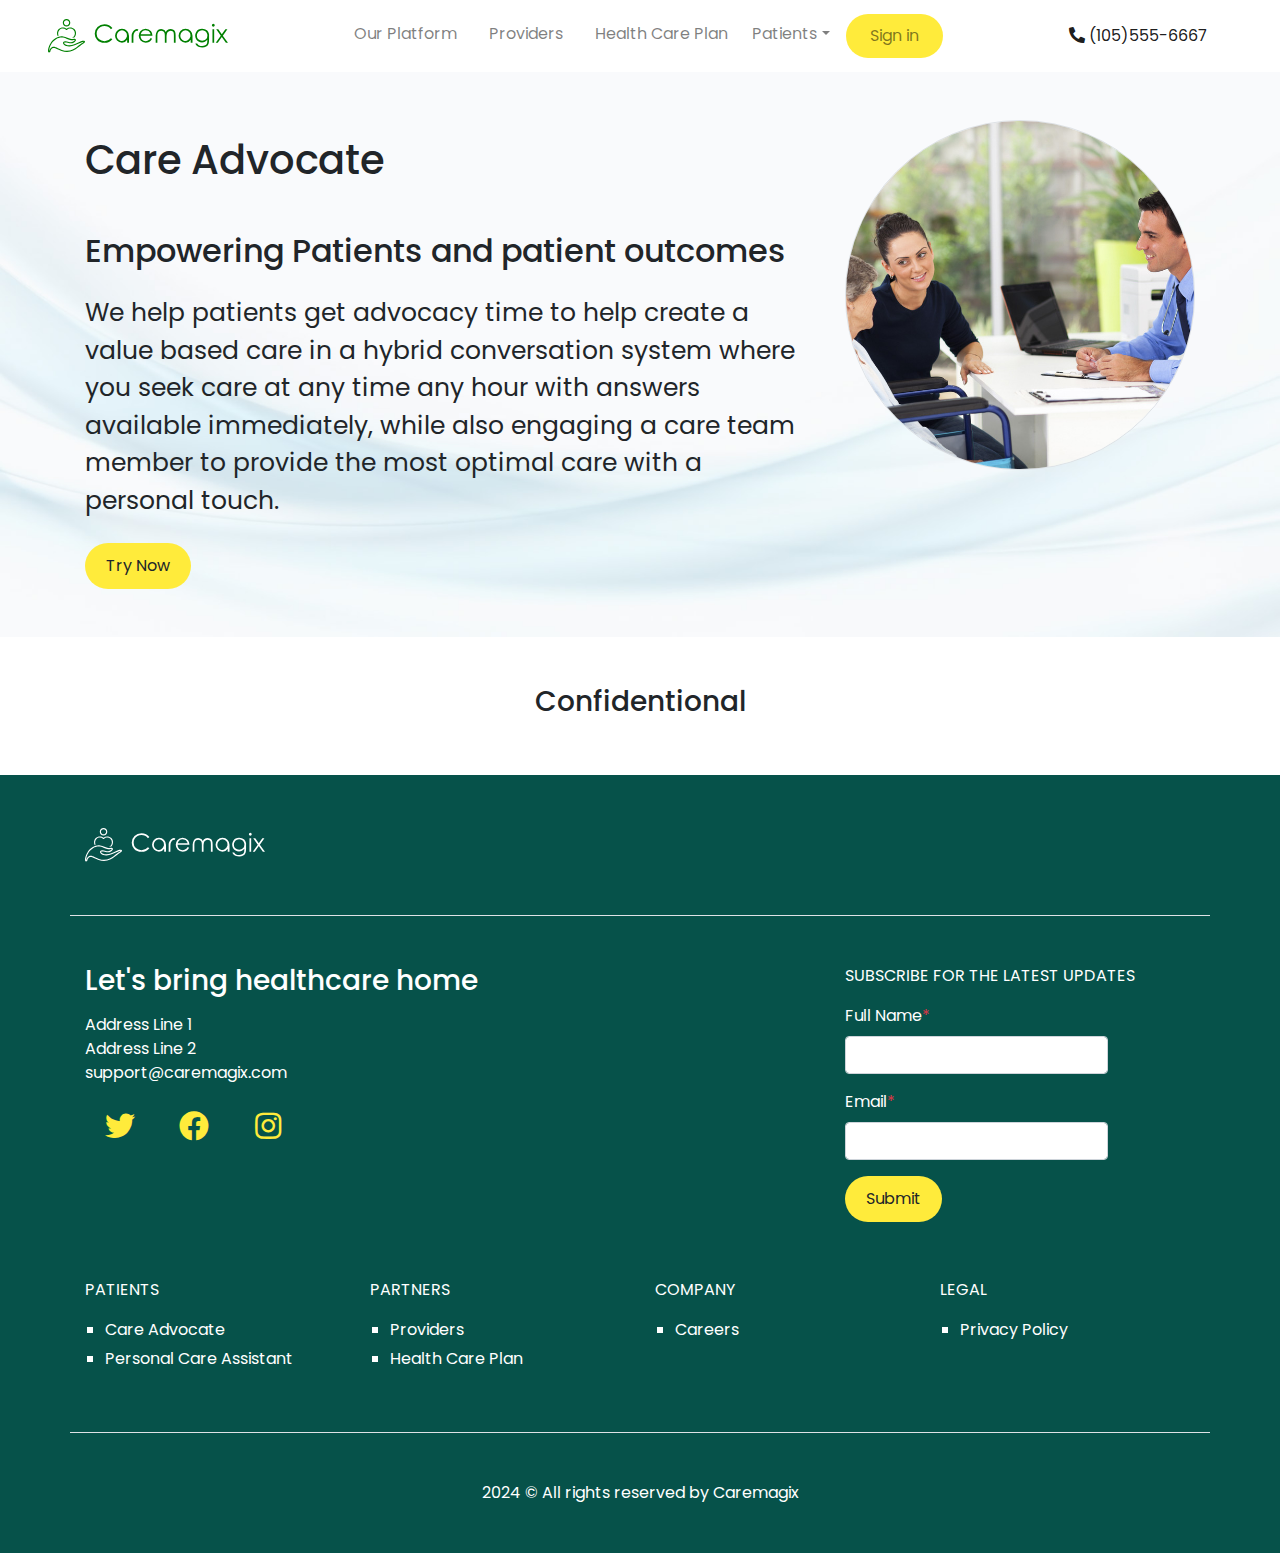
==== commit 0755d7dd: "client feedbcak changes 3" ====
--- a/care-advocate.html
+++ b/care-advocate.html
@@ -96,13 +96,22 @@
                 </div>
             </div>
         </div>
-
-        <section>
+        <div class="container-fluid my-5">
+            <div class="container">
+                <div class="row">
+                    <div class="col-12 text-center">
+                        <h3>Confidentional</h3>
+                    </div>
+                </div>
+            </div>
+        </div>
+
+        <!-- <section>
             <div class="container my-5 py-5">
                 <div class="row my-5">
                     <div class="col-12 col-md-5 position-relative mb-5">
                         <img src="images/Healthcare.jpg" class="card-img-top" alt="...">
-                        <!-- <div class="services-square d-none d-md-block d-lg-block"></div> -->
+                        <div class="services-square d-none d-md-block d-lg-block"></div>
                     </div>
                     <div class="col-12 col-md-1"></div>
                     <div class="col-12 col-md-6">
@@ -113,7 +122,7 @@
                     </div>
                 </div>
             </div>
-        </section>
+        </section> -->
 
         <!-- <section>
             <div class="container my-5 py-5">
--- a/css/custom.css
+++ b/css/custom.css
@@ -513,6 +513,8 @@
   transition: all 1s
 }
 
+.personal-care h2 { font-weight: normal; }
+
 .fa-microphone-alt { cursor: pointer; }
 
 .start-now-wrap { background: url(../images/start-now-bg.jpg) no-repeat center center; background-size: cover; }
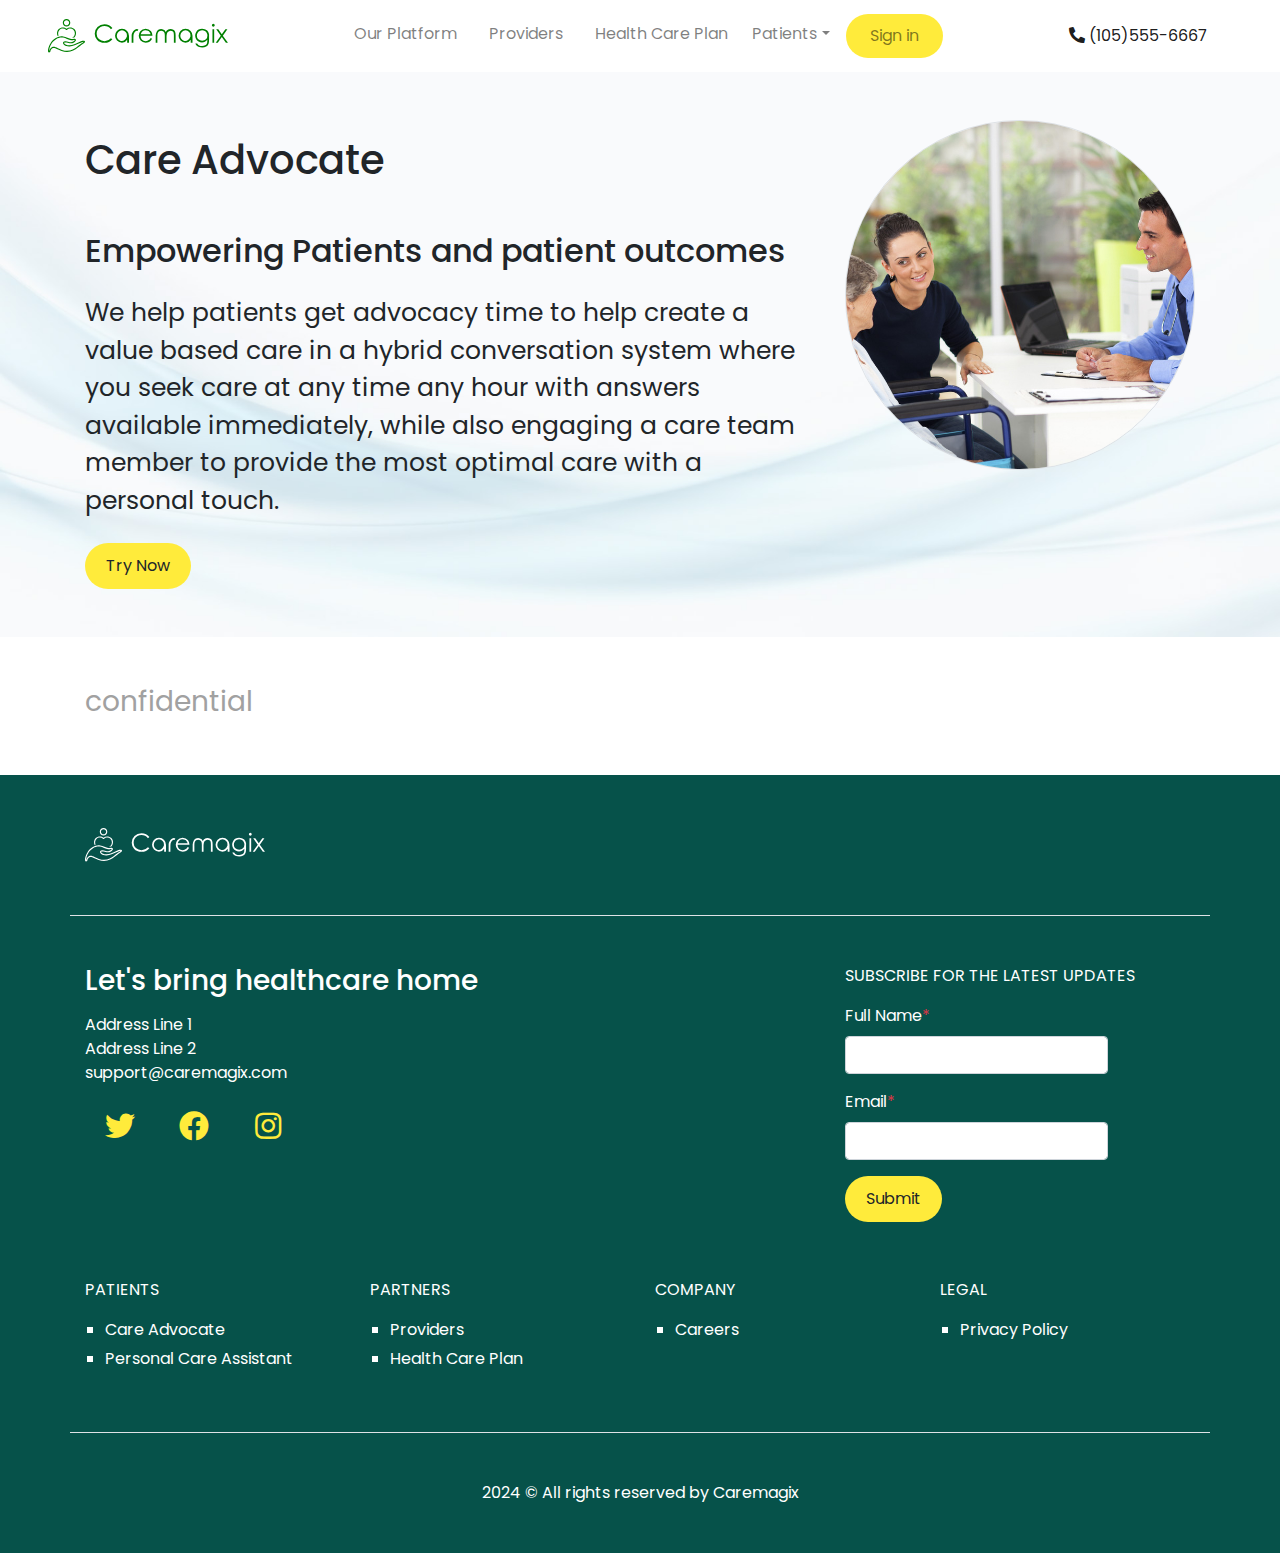
==== commit aac6a9cf: "client feedback changes 4" ====
--- a/care-advocate.html
+++ b/care-advocate.html
@@ -23,7 +23,30 @@
         <nav class="navbar navbar-expand-lg navbar-light px-5">
             <!-- <a class="navbar-brand" href="/">Caremagix</a> -->
             <a class="navbar-brand" href="/">
-                                <svg width="180" fill="green" viewBox="0 0 369.9130434782609 68.965792093766" class="looka-1j8o68f"><defs id="SvgjsDefs1011"></defs><g id="SvgjsG1012" featurekey="S6ay6y-0" transform="matrix(0.5944697416259555,0,0,0.5944697416259555,0.0002290399318856106,-3.5668184497557327)" fill="#ffffff"><title xmlns="http://www.w3.org/2000/svg">Modern Business 6 expandlines</title><path xmlns="http://www.w3.org/2000/svg" d="M64,32c7.2,0,13-5.8,13-13S71.2,6,64,6c-7.2,0-13,5.8-13,13c0,0,0,0,0,0C51,26.2,56.8,32,64,32z M64,10c5,0,9,4,9,9  s-4,9-9,9s-9-4-9-9c0,0,0,0,0,0C55,14,59,10,64,10z"></path><path xmlns="http://www.w3.org/2000/svg" d="M36.8,63.2c-3.3-6.4-2.1-14.2,2.9-19.4c6.1-6.3,16.1-6.5,22.4-0.4c0.1,0.1,0.3,0.3,0.4,0.4c0.8,0.8,2.1,0.8,2.9,0  c6.1-6.3,16.1-6.5,22.4-0.4c0.1,0.1,0.3,0.3,0.4,0.4c6.3,6.6,6.3,16.9,0,23.5l-4.2,4.3c0.7,0,1.4-0.1,2-0.3c1.5-0.5,3.1-0.8,4.7-0.9  l0.3-0.3c7.8-8.1,7.8-21,0-29.1C83.8,33.5,72,32.9,64,39.7c-8-6.8-19.8-6.2-27.1,1.3c-6,6.2-7.6,15.5-3.9,23.4  C34.3,64,35.5,63.6,36.8,63.2z"></path><path xmlns="http://www.w3.org/2000/svg" d="M127.7,83.5c-1.1-2.6-6.7-2.3-7-2.3c-1.9,0.3-6,0.8-14.1,4.8C96.5,91,85.7,96,74,96.9c-6.5,0.6-14.4-1.9-17.6-6.3  c-0.7-0.8-0.8-2.2-0.5-2.5c0.8-1,5.6-1.6,15.3,0.9c13.2,3.7,20.1-2.9,20.9-3.8c2.5-2.3,5.7-5.8,4-8.7c-1.5-2.6-5.6-2.4-8.9-1.4  c-3.4,1-7.1,0.3-10.2-0.6c-3.4-0.9-6.7-2.2-10-3.4c-4.7-2-9.6-3.5-14.6-4.5c-8.5-1.6-17.1,0.2-25.6,5.2c-6.9,4-12.8,9.6-17.2,16.3  c-8.9,13.8-10,24.3-9.5,30.6c0.1,1.6,1.2,2.8,2.7,3.2c1.6,0.4,3.2-0.3,4.1-1.6c0.7-0.9,1.1-1.9,1.3-3c0-0.2,0.1-0.5,0.2-0.8  c0.9-3.8,3.3-7.1,6.6-9.2l0.3-0.1c4.4-2.4,8.5-0.7,17.3,3.4c3.7,1.8,8.4,3.9,14.1,6.1c26,8.9,44.2-2,55.6-10.9  c9.5-7.4,20.4-14.8,20.4-14.8C124.5,89.8,129.2,86.9,127.7,83.5z M120.6,87.5c-0.1,0.1-11.1,7.5-20.7,15  c-10.7,8.4-27.7,18.5-51.8,10.3c-5.5-2.1-9.9-4.1-13.8-5.9c-8.8-4.1-14.6-6.8-20.9-3.3l-0.1,0c-0.1,0-0.2,0.1-0.3,0.1  c-4.2,2.7-7.2,6.9-8.4,11.7c-0.1,0.6-0.3,1.3-0.5,1.9c-0.3-5.8,1.1-15,8.9-27.2c4-6.2,9.5-11.3,15.9-15c5.3-3.3,11.3-5.1,17.6-5.2  c1.8,0,3.6,0.2,5.3,0.5c4.8,1,9.4,2.5,13.9,4.4c3.3,1.3,6.8,2.6,10.4,3.6c3.5,1,8,1.9,12.4,0.6c1.3-0.5,2.7-0.6,4.1-0.4  c-0.2,0.5-0.9,1.7-3.2,3.8c0,0-0.1,0.1-0.1,0.1c-0.2,0.2-5.6,5.9-17,2.7c-10.5-2.7-17.1-2.6-19.5,0.5c-1.4,1.8-1.3,4.2,0.3,7.1  c0.1,0.1,4.7,8.8,21.3,8.2c12.4-1,23.6-6.1,34-11.3c7.6-3.8,11-4.2,12.9-4.5c0.8-0.1,1.7-0.2,2.5-0.1  C122.8,86,121.7,86.8,120.6,87.5L120.6,87.5z"></path></g><g id="SvgjsG1013" featurekey="j5pGhi-0" transform="matrix(2.560820016550997,0,0,2.560820016550997,93.224431041536,-1.0781079386497883)" fill="#ffffff"><path d="M15.244 7.715 l-1.1523 0.85938 q-0.9375 -1.23046875 -2.260742188 -1.860351563 t-2.9053 -0.62988 q-1.73828125 0 -3.212890625 0.830078125 t-2.29 2.2314 t-0.81543 3.1592 q0 2.646484375 1.81640625 4.262695313 t4.5801 1.6162 q3.046875 0 5.087890625 -2.3828125 l1.1523 0.86914 q-1.083984375 1.376953125 -2.705078125 2.12890625 t-3.6133 0.75195 q-3.80859375 0 -6.005859375 -2.529296875 q-1.8359375 -2.138671875 -1.8359375 -4.84375 q0 -3.173828125 2.231445313 -5.3515625 t5.5811 -2.1777 q2.03125 0 3.666992188 0.8056640625 t2.6807 2.2607 z M22.968753125 8.203 q2.470703125 0 4.1015625 1.787109375 q1.50390625 1.630859375 1.50390625 3.876953125 q0.01953125 5.546875 0 5.634765625 l-1.4551 0 l0 -2.4316 q-1.142578125 2.12890625 -4.150390625 2.3828125 q-2.4609375 0 -4.018554688 -1.674804688 t-1.5576 -3.9111 q0 -2.2265625 1.474609375 -3.8671875 q1.630859375 -1.796875 4.1015625 -1.796875 z M22.968753125 9.551 q-1.708984375 0 -2.939453125 1.26953125 t-1.2305 3.0664 q0 1.162109375 0.6298828125 2.236328125 t2.1338 1.8164 q3.76953125 0.83984375 5.361328125 -3.427734375 q0.087890625 -1.3671875 -0.29296875 -2.6171875 q-0.2734375 -0.56640625 -0.751953125 -1.07421875 q-1.201171875 -1.26953125 -2.91015625 -1.26953125 z M30.722696875 14.541 l0 -1.2891 q0.15625 -0.966796875 0.44921875 -1.572265625 q0.68359375 -1.6796875 1.8359375 -2.4609375 t1.9141 -0.78125 q0.56640625 0 1.2109375 0.37109375 l-0.71289 1.1523 q-0.908203125 -0.33203125 -1.801757813 0.537109375 t-1.2354 1.8945 q-0.25390625 0.908203125 -0.25390625 3.408203125 l0 3.623 l-1.4063 0 l0 -4.8828 z M45.95715625 15.6348 l1.1523 0.61523 q-0.556640625 1.123046875 -1.30859375 1.806640625 t-1.6895 1.04 t-2.1191 0.35645 q-2.6171875 0 -4.091796875 -1.713867188 t-1.4746 -3.8721 q0 -2.041015625 1.25 -3.6328125 q1.58203125 -2.03125 4.248046875 -2.03125 q2.724609375 0 4.365234375 2.080078125 q1.162109375 1.46484375 1.171875 3.65234375 l-9.6191 0 q0.0390625 1.875 1.19140625 3.071289063 t2.8418 1.1963 q0.8203125 0 1.591796875 -0.2880859375 t1.3135 -0.75684 t1.1768 -1.5234 z M45.95715625 12.7539 q-0.2734375 -1.103515625 -0.80078125 -1.762695313 t-1.3965 -1.0645 t-1.8262 -0.40527 q-1.572265625 0 -2.705078125 1.015625 q-0.8203125 0.7421875 -1.240234375 2.216796875 l7.9688 0 z M50.00979375 15.293 l0 -1.709 q0.17578125 -2.1875 0.91796875 -3.203125 q0.615234375 -0.927734375 1.611328125 -1.474609375 q0.654296875 -0.419921875 1.865234375 -0.44921875 q0.78125 0 1.58203125 0.29296875 t1.2402 0.78125 t0.88867 1.4648 q0.244140625 -0.625 1.025390625 -1.46484375 q0.380859375 -0.322265625 0.986328125 -0.634765625 q0.41015625 -0.263671875 1.904296875 -0.439453125 q1.11328125 0 2.138671875 0.556640625 t1.4404 1.5674 t0.41504 3.0127 l0 5.8496 l-1.4063 0 l0 -5.8496 q0 -1.71875 -0.244140625 -2.36328125 t-0.83984 -1.04 t-1.4355 -0.39551 q-1.58203125 0.107421875 -2.705078125 1.533203125 q-0.439453125 0.60546875 -0.6640625 2.685546875 l0 5.4297 l-1.377 0 l0 -5.4883 q0 -1.93359375 -0.4296875 -2.631835938 t-1.0254 -1.1133 t-1.4844 -0.41504 q-0.95703125 0 -1.645507813 0.48828125 t-1.0791 1.46 t-0.3125 3.1592 l0 4.541 l-1.3672 0 l0 -4.1504 z M73.9746125 8.203 q2.470703125 0 4.1015625 1.787109375 q1.50390625 1.630859375 1.50390625 3.876953125 q0.01953125 5.546875 0 5.634765625 l-1.4551 0 l0 -2.4316 q-1.142578125 2.12890625 -4.150390625 2.3828125 q-2.4609375 0 -4.018554688 -1.674804688 t-1.5576 -3.9111 q0 -2.2265625 1.474609375 -3.8671875 q1.630859375 -1.796875 4.1015625 -1.796875 z M73.9746125 9.551 q-1.708984375 0 -2.939453125 1.26953125 t-1.2305 3.0664 q0 1.162109375 0.6298828125 2.236328125 t2.1338 1.8164 q3.76953125 0.83984375 5.361328125 -3.427734375 q0.087890625 -1.3671875 -0.29296875 -2.6171875 q-0.2734375 -0.56640625 -0.751953125 -1.07421875 q-1.201171875 -1.26953125 -2.91015625 -1.26953125 z M92.87065625 17.0117 q0 2.255859375 -0.400390625 3.30078125 q-0.537109375 1.474609375 -1.879882813 2.270507813 t-3.2178 0.7959 q-1.38671875 0 -2.48046875 -0.390625 t-1.7871 -1.0449 t-1.2695 -1.9141 l1.4941 0 q0.615234375 1.064453125 1.577148438 1.572265625 t2.3975 0.50781 q1.40625 0 2.377929688 -0.52734375 t1.3818 -1.3184 t0.41016 -2.5684 l0 -0.54688 q-0.771484375 0.986328125 -1.899414063 1.513671875 t-2.3779 0.52734 q-1.474609375 0 -2.778320313 -0.732421875 t-2.0117 -1.9775 t-0.70801 -2.7295 t0.7373 -2.7686 t2.0459 -2.0313 t2.7441 -0.74707 q1.2109375 0 2.197265625 0.37109375 q0.830078125 0.302734375 1.962890625 1.162109375 q0.95703125 0.791015625 1.50390625 3.017578125 q-0.01953125 0.29296875 -0.01953125 4.2578125 z M87.40235625 9.531 q-1.171875 0 -2.172851563 0.56640625 t-1.5723 1.5625 t-0.57129 2.1582 q0 1.767578125 1.181640625 2.919921875 t3.0566 1.1523 q1.9140625 0 3.06640625 -1.142578125 t1.1523 -3.0078 q0 -1.2109375 -0.5322265625 -2.158203125 t-1.5039 -1.499 t-2.1045 -0.55176 z M96.279278125 4.3260000000000005 q0.46875 0 0.8056640625 0.33203125 t0.33691 0.80078 t-0.33691 0.80566 t-0.80566 0.33691 t-0.80078 -0.33691 t-0.33203 -0.80566 t0.33203 -0.80078 t0.80078 -0.33203 z M95.595678125 8.73 l1.377 0 l0 10.713 l-1.377 0 l0 -10.713 z M98.613285625 8.73 l1.6504 0 l2.832 3.9746 l2.8418 -3.9746 l1.6504 0 l-3.6719 5.0879 l4.1309 5.625 l-1.6699 0 l-3.2813 -4.502 l-3.2324 4.502 l-1.6406 0 l4.0527 -5.625 z"></path></g></svg>
+                <svg width="180" fill="green" viewBox="0 0 369.9130434782609 68.965792093766" class="looka-1j8o68f">
+                    <defs id="SvgjsDefs1011"></defs>
+                    <g id="SvgjsG1012" featurekey="S6ay6y-0"
+                        transform="matrix(0.5944697416259555,0,0,0.5944697416259555,0.0002290399318856106,-3.5668184497557327)"
+                        fill="#ffffff">
+                        <title xmlns="http://www.w3.org/2000/svg">Modern Business 6 expandlines</title>
+                        <path xmlns="http://www.w3.org/2000/svg"
+                            d="M64,32c7.2,0,13-5.8,13-13S71.2,6,64,6c-7.2,0-13,5.8-13,13c0,0,0,0,0,0C51,26.2,56.8,32,64,32z M64,10c5,0,9,4,9,9  s-4,9-9,9s-9-4-9-9c0,0,0,0,0,0C55,14,59,10,64,10z">
+                        </path>
+                        <path xmlns="http://www.w3.org/2000/svg"
+                            d="M36.8,63.2c-3.3-6.4-2.1-14.2,2.9-19.4c6.1-6.3,16.1-6.5,22.4-0.4c0.1,0.1,0.3,0.3,0.4,0.4c0.8,0.8,2.1,0.8,2.9,0  c6.1-6.3,16.1-6.5,22.4-0.4c0.1,0.1,0.3,0.3,0.4,0.4c6.3,6.6,6.3,16.9,0,23.5l-4.2,4.3c0.7,0,1.4-0.1,2-0.3c1.5-0.5,3.1-0.8,4.7-0.9  l0.3-0.3c7.8-8.1,7.8-21,0-29.1C83.8,33.5,72,32.9,64,39.7c-8-6.8-19.8-6.2-27.1,1.3c-6,6.2-7.6,15.5-3.9,23.4  C34.3,64,35.5,63.6,36.8,63.2z">
+                        </path>
+                        <path xmlns="http://www.w3.org/2000/svg"
+                            d="M127.7,83.5c-1.1-2.6-6.7-2.3-7-2.3c-1.9,0.3-6,0.8-14.1,4.8C96.5,91,85.7,96,74,96.9c-6.5,0.6-14.4-1.9-17.6-6.3  c-0.7-0.8-0.8-2.2-0.5-2.5c0.8-1,5.6-1.6,15.3,0.9c13.2,3.7,20.1-2.9,20.9-3.8c2.5-2.3,5.7-5.8,4-8.7c-1.5-2.6-5.6-2.4-8.9-1.4  c-3.4,1-7.1,0.3-10.2-0.6c-3.4-0.9-6.7-2.2-10-3.4c-4.7-2-9.6-3.5-14.6-4.5c-8.5-1.6-17.1,0.2-25.6,5.2c-6.9,4-12.8,9.6-17.2,16.3  c-8.9,13.8-10,24.3-9.5,30.6c0.1,1.6,1.2,2.8,2.7,3.2c1.6,0.4,3.2-0.3,4.1-1.6c0.7-0.9,1.1-1.9,1.3-3c0-0.2,0.1-0.5,0.2-0.8  c0.9-3.8,3.3-7.1,6.6-9.2l0.3-0.1c4.4-2.4,8.5-0.7,17.3,3.4c3.7,1.8,8.4,3.9,14.1,6.1c26,8.9,44.2-2,55.6-10.9  c9.5-7.4,20.4-14.8,20.4-14.8C124.5,89.8,129.2,86.9,127.7,83.5z M120.6,87.5c-0.1,0.1-11.1,7.5-20.7,15  c-10.7,8.4-27.7,18.5-51.8,10.3c-5.5-2.1-9.9-4.1-13.8-5.9c-8.8-4.1-14.6-6.8-20.9-3.3l-0.1,0c-0.1,0-0.2,0.1-0.3,0.1  c-4.2,2.7-7.2,6.9-8.4,11.7c-0.1,0.6-0.3,1.3-0.5,1.9c-0.3-5.8,1.1-15,8.9-27.2c4-6.2,9.5-11.3,15.9-15c5.3-3.3,11.3-5.1,17.6-5.2  c1.8,0,3.6,0.2,5.3,0.5c4.8,1,9.4,2.5,13.9,4.4c3.3,1.3,6.8,2.6,10.4,3.6c3.5,1,8,1.9,12.4,0.6c1.3-0.5,2.7-0.6,4.1-0.4  c-0.2,0.5-0.9,1.7-3.2,3.8c0,0-0.1,0.1-0.1,0.1c-0.2,0.2-5.6,5.9-17,2.7c-10.5-2.7-17.1-2.6-19.5,0.5c-1.4,1.8-1.3,4.2,0.3,7.1  c0.1,0.1,4.7,8.8,21.3,8.2c12.4-1,23.6-6.1,34-11.3c7.6-3.8,11-4.2,12.9-4.5c0.8-0.1,1.7-0.2,2.5-0.1  C122.8,86,121.7,86.8,120.6,87.5L120.6,87.5z">
+                        </path>
+                    </g>
+                    <g id="SvgjsG1013" featurekey="j5pGhi-0"
+                        transform="matrix(2.560820016550997,0,0,2.560820016550997,93.224431041536,-1.0781079386497883)"
+                        fill="#ffffff">
+                        <path
+                            d="M15.244 7.715 l-1.1523 0.85938 q-0.9375 -1.23046875 -2.260742188 -1.860351563 t-2.9053 -0.62988 q-1.73828125 0 -3.212890625 0.830078125 t-2.29 2.2314 t-0.81543 3.1592 q0 2.646484375 1.81640625 4.262695313 t4.5801 1.6162 q3.046875 0 5.087890625 -2.3828125 l1.1523 0.86914 q-1.083984375 1.376953125 -2.705078125 2.12890625 t-3.6133 0.75195 q-3.80859375 0 -6.005859375 -2.529296875 q-1.8359375 -2.138671875 -1.8359375 -4.84375 q0 -3.173828125 2.231445313 -5.3515625 t5.5811 -2.1777 q2.03125 0 3.666992188 0.8056640625 t2.6807 2.2607 z M22.968753125 8.203 q2.470703125 0 4.1015625 1.787109375 q1.50390625 1.630859375 1.50390625 3.876953125 q0.01953125 5.546875 0 5.634765625 l-1.4551 0 l0 -2.4316 q-1.142578125 2.12890625 -4.150390625 2.3828125 q-2.4609375 0 -4.018554688 -1.674804688 t-1.5576 -3.9111 q0 -2.2265625 1.474609375 -3.8671875 q1.630859375 -1.796875 4.1015625 -1.796875 z M22.968753125 9.551 q-1.708984375 0 -2.939453125 1.26953125 t-1.2305 3.0664 q0 1.162109375 0.6298828125 2.236328125 t2.1338 1.8164 q3.76953125 0.83984375 5.361328125 -3.427734375 q0.087890625 -1.3671875 -0.29296875 -2.6171875 q-0.2734375 -0.56640625 -0.751953125 -1.07421875 q-1.201171875 -1.26953125 -2.91015625 -1.26953125 z M30.722696875 14.541 l0 -1.2891 q0.15625 -0.966796875 0.44921875 -1.572265625 q0.68359375 -1.6796875 1.8359375 -2.4609375 t1.9141 -0.78125 q0.56640625 0 1.2109375 0.37109375 l-0.71289 1.1523 q-0.908203125 -0.33203125 -1.801757813 0.537109375 t-1.2354 1.8945 q-0.25390625 0.908203125 -0.25390625 3.408203125 l0 3.623 l-1.4063 0 l0 -4.8828 z M45.95715625 15.6348 l1.1523 0.61523 q-0.556640625 1.123046875 -1.30859375 1.806640625 t-1.6895 1.04 t-2.1191 0.35645 q-2.6171875 0 -4.091796875 -1.713867188 t-1.4746 -3.8721 q0 -2.041015625 1.25 -3.6328125 q1.58203125 -2.03125 4.248046875 -2.03125 q2.724609375 0 4.365234375 2.080078125 q1.162109375 1.46484375 1.171875 3.65234375 l-9.6191 0 q0.0390625 1.875 1.19140625 3.071289063 t2.8418 1.1963 q0.8203125 0 1.591796875 -0.2880859375 t1.3135 -0.75684 t1.1768 -1.5234 z M45.95715625 12.7539 q-0.2734375 -1.103515625 -0.80078125 -1.762695313 t-1.3965 -1.0645 t-1.8262 -0.40527 q-1.572265625 0 -2.705078125 1.015625 q-0.8203125 0.7421875 -1.240234375 2.216796875 l7.9688 0 z M50.00979375 15.293 l0 -1.709 q0.17578125 -2.1875 0.91796875 -3.203125 q0.615234375 -0.927734375 1.611328125 -1.474609375 q0.654296875 -0.419921875 1.865234375 -0.44921875 q0.78125 0 1.58203125 0.29296875 t1.2402 0.78125 t0.88867 1.4648 q0.244140625 -0.625 1.025390625 -1.46484375 q0.380859375 -0.322265625 0.986328125 -0.634765625 q0.41015625 -0.263671875 1.904296875 -0.439453125 q1.11328125 0 2.138671875 0.556640625 t1.4404 1.5674 t0.41504 3.0127 l0 5.8496 l-1.4063 0 l0 -5.8496 q0 -1.71875 -0.244140625 -2.36328125 t-0.83984 -1.04 t-1.4355 -0.39551 q-1.58203125 0.107421875 -2.705078125 1.533203125 q-0.439453125 0.60546875 -0.6640625 2.685546875 l0 5.4297 l-1.377 0 l0 -5.4883 q0 -1.93359375 -0.4296875 -2.631835938 t-1.0254 -1.1133 t-1.4844 -0.41504 q-0.95703125 0 -1.645507813 0.48828125 t-1.0791 1.46 t-0.3125 3.1592 l0 4.541 l-1.3672 0 l0 -4.1504 z M73.9746125 8.203 q2.470703125 0 4.1015625 1.787109375 q1.50390625 1.630859375 1.50390625 3.876953125 q0.01953125 5.546875 0 5.634765625 l-1.4551 0 l0 -2.4316 q-1.142578125 2.12890625 -4.150390625 2.3828125 q-2.4609375 0 -4.018554688 -1.674804688 t-1.5576 -3.9111 q0 -2.2265625 1.474609375 -3.8671875 q1.630859375 -1.796875 4.1015625 -1.796875 z M73.9746125 9.551 q-1.708984375 0 -2.939453125 1.26953125 t-1.2305 3.0664 q0 1.162109375 0.6298828125 2.236328125 t2.1338 1.8164 q3.76953125 0.83984375 5.361328125 -3.427734375 q0.087890625 -1.3671875 -0.29296875 -2.6171875 q-0.2734375 -0.56640625 -0.751953125 -1.07421875 q-1.201171875 -1.26953125 -2.91015625 -1.26953125 z M92.87065625 17.0117 q0 2.255859375 -0.400390625 3.30078125 q-0.537109375 1.474609375 -1.879882813 2.270507813 t-3.2178 0.7959 q-1.38671875 0 -2.48046875 -0.390625 t-1.7871 -1.0449 t-1.2695 -1.9141 l1.4941 0 q0.615234375 1.064453125 1.577148438 1.572265625 t2.3975 0.50781 q1.40625 0 2.377929688 -0.52734375 t1.3818 -1.3184 t0.41016 -2.5684 l0 -0.54688 q-0.771484375 0.986328125 -1.899414063 1.513671875 t-2.3779 0.52734 q-1.474609375 0 -2.778320313 -0.732421875 t-2.0117 -1.9775 t-0.70801 -2.7295 t0.7373 -2.7686 t2.0459 -2.0313 t2.7441 -0.74707 q1.2109375 0 2.197265625 0.37109375 q0.830078125 0.302734375 1.962890625 1.162109375 q0.95703125 0.791015625 1.50390625 3.017578125 q-0.01953125 0.29296875 -0.01953125 4.2578125 z M87.40235625 9.531 q-1.171875 0 -2.172851563 0.56640625 t-1.5723 1.5625 t-0.57129 2.1582 q0 1.767578125 1.181640625 2.919921875 t3.0566 1.1523 q1.9140625 0 3.06640625 -1.142578125 t1.1523 -3.0078 q0 -1.2109375 -0.5322265625 -2.158203125 t-1.5039 -1.499 t-2.1045 -0.55176 z M96.279278125 4.3260000000000005 q0.46875 0 0.8056640625 0.33203125 t0.33691 0.80078 t-0.33691 0.80566 t-0.80566 0.33691 t-0.80078 -0.33691 t-0.33203 -0.80566 t0.33203 -0.80078 t0.80078 -0.33203 z M95.595678125 8.73 l1.377 0 l0 10.713 l-1.377 0 l0 -10.713 z M98.613285625 8.73 l1.6504 0 l2.832 3.9746 l2.8418 -3.9746 l1.6504 0 l-3.6719 5.0879 l4.1309 5.625 l-1.6699 0 l-3.2813 -4.502 l-3.2324 4.502 l-1.6406 0 l4.0527 -5.625 z">
+                        </path>
+                    </g>
+                </svg>
             </a>
             <button class="navbar-toggler" type="button" data-toggle="collapse" data-target="#navbarSupportedContent"
                 aria-controls="navbarSupportedContent" aria-expanded="false" aria-label="Toggle navigation">
@@ -42,40 +65,20 @@
                         <a class="nav-link mx-2" href="health-care-plan.html">Health Care Plan</a>
                     </li>
                     <li class="nav-item dropdown">
-                        <a class="nav-link dropdown-toggle" href="patients.html" id="navbarDropdown" role="button" data-toggle="dropdown" aria-haspopup="true" aria-expanded="false">Patients</a>
+                        <a class="nav-link dropdown-toggle" href="patients.html" id="navbarDropdown" role="button"
+                            data-toggle="dropdown" aria-haspopup="true" aria-expanded="false">Patients</a>
                         <div class="dropdown-menu" aria-labelledby="navbarDropdown">
-                          <a class="dropdown-item" href="care-advocate.html">Care Advocate</a>
+                            <a class="dropdown-item" href="care-advocate.html">Care Advocate</a>
                             <a class="dropdown-item" href="personal-care-assistant.html">Personal Care Assistant</a>
                         </div>
                     </li>
-                    <!-- <li class="nav-item">
-                        <a class="nav-link mx-2" href="suppliers.html">Suppliers</a>
-                    </li> -->
                     <li class="nav-item">
                         <a class="nav-link mx-2 px-4 yellow-button" href="sign-in.html">Sign in</a>
                     </li>
-                    <!-- <li class="nav-item dropdown">
-              <a class="nav-link dropdown-toggle" href="#" id="navbarDropdown" role="button" data-toggle="dropdown" aria-haspopup="true" aria-expanded="false">
-                Dropdown
-              </a>
-              <div class="dropdown-menu" aria-labelledby="navbarDropdown">
-                <a class="dropdown-item" href="#">Action</a>
-                <a class="dropdown-item" href="#">Another action</a>
-                <div class="dropdown-divider"></div>
-                <a class="dropdown-item" href="#">Something else here</a>
-              </div>
-            </li> -->
-                    <!-- <li class="nav-item">
-              <a class="nav-link disabled" href="#" tabindex="-1" aria-disabled="true">Disabled</a>
-            </li> -->
                 </ul>
                 <span class="navbar-text">
                     <a class="nav-link mx-2" href="#"><i class="fas fa-phone-alt"></i> (105)555-6667</a>
                 </span>
-                <!-- <form class="form-inline my-2 my-lg-0">
-            <input class="form-control mr-sm-2" type="search" placeholder="Search" aria-label="Search">
-            <button class="btn btn-outline-success my-2 my-sm-0" type="submit">Search</button>
-          </form> -->
             </div>
         </nav>
     </header>
@@ -86,7 +89,10 @@
                     <div class="col-12 order-1 order-sm-1 col-md-8 order-md-1">
                         <h1 class="mb-5 mt-3">Care Advocate</h1>
                         <h2 class="mb-4">Empowering Patients and patient outcomes</h2>
-                        <p class="mb-4 font-caremagix">We help patients get advocacy time to help create a value based care in a hybrid conversation system where you seek care at any time any hour with answers available immediately, while also engaging a care team member to provide the most optimal care with a personal touch.
+                        <p class="mb-4 font-caremagix">We help patients get advocacy time to help create a value based
+                            care in a hybrid conversation system where you seek care at any time any hour with answers
+                            available immediately, while also engaging a care team member to provide the most optimal
+                            care with a personal touch.
                         </p>
                         <a href="llm.html?try-now=True" class="btn yellow-button">Try Now</a>
                     </div>
@@ -99,51 +105,12 @@
         <div class="container-fluid my-5">
             <div class="container">
                 <div class="row">
-                    <div class="col-12 text-center">
-                        <h3>Confidentional</h3>
+                    <div class="col-12 text-left">
+                        <h3 class="confidential">confidential</h3>
                     </div>
                 </div>
             </div>
         </div>
-
-        <!-- <section>
-            <div class="container my-5 py-5">
-                <div class="row my-5">
-                    <div class="col-12 col-md-5 position-relative mb-5">
-                        <img src="images/Healthcare.jpg" class="card-img-top" alt="...">
-                        <div class="services-square d-none d-md-block d-lg-block"></div>
-                    </div>
-                    <div class="col-12 col-md-1"></div>
-                    <div class="col-12 col-md-6">
-                        <h1 class="mb-5">Care Advocate</h1>
-                        <h2 class="mb-4">Empowering Patients and patient outcomes</h2>
-                        <p class="mb-4 font-caremagix">We help patients get advocacy time to help create a value based care in a hybrid conversation system where you seek care at any time any hour with answers available immediately, while also engaging a care team member to provide the most optimal care with a personal touch.
-                        </p>
-                    </div>
-                </div>
-            </div>
-        </section> -->
-
-        <!-- <section>
-            <div class="container my-5 py-5">
-                <div class="row">
-                    <div class="col-12 text-center">
-                        <h1 class="mb-5">Smarter and educated discussion with care teams</h1>
-                    </div>
-                </div>
-                <div class="row">
-                    <div class="col-12 col-md-6">
-                        <h1 class="mb-5 mt-3">Lorem Ipsum</h1>
-                        <h2 class="mb-4">Lorem Ipsum is simply dummy text of the printing industry.</h2>
-                        <p class="mb-4">Lorem Ipsum has been the industry's standard dummy text ever since the 1500s, when an unknown printer took a galley of type and scrambled it to make a type specimen book.
-                        </p>
-                    </div>
-                    <div class="col-12 col-md-6">
-                        <img src="images/care-adv1.webp" class="w-100 mb-3" alt="" />
-                    </div>
-                </div>
-            </div>
-        </section> -->
     </main>
 
     <!-- ======= Footer ======= -->
@@ -153,12 +120,33 @@
             <div class="container">
                 <div class="row border-bottom pb-5">
                     <div class="col-6 col-md-6">
-                        <!-- <h3 class="text-white mt-2">Caremagix</h3> -->
                         <a class="navbar-brand" href="/">
-                            <svg width="180" viewBox="0 0 369.9130434782609 68.965792093766" class="looka-1j8o68f"><defs id="SvgjsDefs1011"></defs><g featurekey="S6ay6y-0" transform="matrix(0.5944697416259555,0,0,0.5944697416259555,0.0002290399318856106,-3.5668184497557327)" fill="#ffffff"><title xmlns="http://www.w3.org/2000/svg">Modern Business 6 expandlines</title><path xmlns="http://www.w3.org/2000/svg" d="M64,32c7.2,0,13-5.8,13-13S71.2,6,64,6c-7.2,0-13,5.8-13,13c0,0,0,0,0,0C51,26.2,56.8,32,64,32z M64,10c5,0,9,4,9,9  s-4,9-9,9s-9-4-9-9c0,0,0,0,0,0C55,14,59,10,64,10z"></path><path xmlns="http://www.w3.org/2000/svg" d="M36.8,63.2c-3.3-6.4-2.1-14.2,2.9-19.4c6.1-6.3,16.1-6.5,22.4-0.4c0.1,0.1,0.3,0.3,0.4,0.4c0.8,0.8,2.1,0.8,2.9,0  c6.1-6.3,16.1-6.5,22.4-0.4c0.1,0.1,0.3,0.3,0.4,0.4c6.3,6.6,6.3,16.9,0,23.5l-4.2,4.3c0.7,0,1.4-0.1,2-0.3c1.5-0.5,3.1-0.8,4.7-0.9  l0.3-0.3c7.8-8.1,7.8-21,0-29.1C83.8,33.5,72,32.9,64,39.7c-8-6.8-19.8-6.2-27.1,1.3c-6,6.2-7.6,15.5-3.9,23.4  C34.3,64,35.5,63.6,36.8,63.2z"></path><path xmlns="http://www.w3.org/2000/svg" d="M127.7,83.5c-1.1-2.6-6.7-2.3-7-2.3c-1.9,0.3-6,0.8-14.1,4.8C96.5,91,85.7,96,74,96.9c-6.5,0.6-14.4-1.9-17.6-6.3  c-0.7-0.8-0.8-2.2-0.5-2.5c0.8-1,5.6-1.6,15.3,0.9c13.2,3.7,20.1-2.9,20.9-3.8c2.5-2.3,5.7-5.8,4-8.7c-1.5-2.6-5.6-2.4-8.9-1.4  c-3.4,1-7.1,0.3-10.2-0.6c-3.4-0.9-6.7-2.2-10-3.4c-4.7-2-9.6-3.5-14.6-4.5c-8.5-1.6-17.1,0.2-25.6,5.2c-6.9,4-12.8,9.6-17.2,16.3  c-8.9,13.8-10,24.3-9.5,30.6c0.1,1.6,1.2,2.8,2.7,3.2c1.6,0.4,3.2-0.3,4.1-1.6c0.7-0.9,1.1-1.9,1.3-3c0-0.2,0.1-0.5,0.2-0.8  c0.9-3.8,3.3-7.1,6.6-9.2l0.3-0.1c4.4-2.4,8.5-0.7,17.3,3.4c3.7,1.8,8.4,3.9,14.1,6.1c26,8.9,44.2-2,55.6-10.9  c9.5-7.4,20.4-14.8,20.4-14.8C124.5,89.8,129.2,86.9,127.7,83.5z M120.6,87.5c-0.1,0.1-11.1,7.5-20.7,15  c-10.7,8.4-27.7,18.5-51.8,10.3c-5.5-2.1-9.9-4.1-13.8-5.9c-8.8-4.1-14.6-6.8-20.9-3.3l-0.1,0c-0.1,0-0.2,0.1-0.3,0.1  c-4.2,2.7-7.2,6.9-8.4,11.7c-0.1,0.6-0.3,1.3-0.5,1.9c-0.3-5.8,1.1-15,8.9-27.2c4-6.2,9.5-11.3,15.9-15c5.3-3.3,11.3-5.1,17.6-5.2  c1.8,0,3.6,0.2,5.3,0.5c4.8,1,9.4,2.5,13.9,4.4c3.3,1.3,6.8,2.6,10.4,3.6c3.5,1,8,1.9,12.4,0.6c1.3-0.5,2.7-0.6,4.1-0.4  c-0.2,0.5-0.9,1.7-3.2,3.8c0,0-0.1,0.1-0.1,0.1c-0.2,0.2-5.6,5.9-17,2.7c-10.5-2.7-17.1-2.6-19.5,0.5c-1.4,1.8-1.3,4.2,0.3,7.1  c0.1,0.1,4.7,8.8,21.3,8.2c12.4-1,23.6-6.1,34-11.3c7.6-3.8,11-4.2,12.9-4.5c0.8-0.1,1.7-0.2,2.5-0.1  C122.8,86,121.7,86.8,120.6,87.5L120.6,87.5z"></path></g><g featurekey="j5pGhi-0" transform="matrix(2.560820016550997,0,0,2.560820016550997,93.224431041536,-1.0781079386497883)" fill="#ffffff"><path d="M15.244 7.715 l-1.1523 0.85938 q-0.9375 -1.23046875 -2.260742188 -1.860351563 t-2.9053 -0.62988 q-1.73828125 0 -3.212890625 0.830078125 t-2.29 2.2314 t-0.81543 3.1592 q0 2.646484375 1.81640625 4.262695313 t4.5801 1.6162 q3.046875 0 5.087890625 -2.3828125 l1.1523 0.86914 q-1.083984375 1.376953125 -2.705078125 2.12890625 t-3.6133 0.75195 q-3.80859375 0 -6.005859375 -2.529296875 q-1.8359375 -2.138671875 -1.8359375 -4.84375 q0 -3.173828125 2.231445313 -5.3515625 t5.5811 -2.1777 q2.03125 0 3.666992188 0.8056640625 t2.6807 2.2607 z M22.968753125 8.203 q2.470703125 0 4.1015625 1.787109375 q1.50390625 1.630859375 1.50390625 3.876953125 q0.01953125 5.546875 0 5.634765625 l-1.4551 0 l0 -2.4316 q-1.142578125 2.12890625 -4.150390625 2.3828125 q-2.4609375 0 -4.018554688 -1.674804688 t-1.5576 -3.9111 q0 -2.2265625 1.474609375 -3.8671875 q1.630859375 -1.796875 4.1015625 -1.796875 z M22.968753125 9.551 q-1.708984375 0 -2.939453125 1.26953125 t-1.2305 3.0664 q0 1.162109375 0.6298828125 2.236328125 t2.1338 1.8164 q3.76953125 0.83984375 5.361328125 -3.427734375 q0.087890625 -1.3671875 -0.29296875 -2.6171875 q-0.2734375 -0.56640625 -0.751953125 -1.07421875 q-1.201171875 -1.26953125 -2.91015625 -1.26953125 z M30.722696875 14.541 l0 -1.2891 q0.15625 -0.966796875 0.44921875 -1.572265625 q0.68359375 -1.6796875 1.8359375 -2.4609375 t1.9141 -0.78125 q0.56640625 0 1.2109375 0.37109375 l-0.71289 1.1523 q-0.908203125 -0.33203125 -1.801757813 0.537109375 t-1.2354 1.8945 q-0.25390625 0.908203125 -0.25390625 3.408203125 l0 3.623 l-1.4063 0 l0 -4.8828 z M45.95715625 15.6348 l1.1523 0.61523 q-0.556640625 1.123046875 -1.30859375 1.806640625 t-1.6895 1.04 t-2.1191 0.35645 q-2.6171875 0 -4.091796875 -1.713867188 t-1.4746 -3.8721 q0 -2.041015625 1.25 -3.6328125 q1.58203125 -2.03125 4.248046875 -2.03125 q2.724609375 0 4.365234375 2.080078125 q1.162109375 1.46484375 1.171875 3.65234375 l-9.6191 0 q0.0390625 1.875 1.19140625 3.071289063 t2.8418 1.1963 q0.8203125 0 1.591796875 -0.2880859375 t1.3135 -0.75684 t1.1768 -1.5234 z M45.95715625 12.7539 q-0.2734375 -1.103515625 -0.80078125 -1.762695313 t-1.3965 -1.0645 t-1.8262 -0.40527 q-1.572265625 0 -2.705078125 1.015625 q-0.8203125 0.7421875 -1.240234375 2.216796875 l7.9688 0 z M50.00979375 15.293 l0 -1.709 q0.17578125 -2.1875 0.91796875 -3.203125 q0.615234375 -0.927734375 1.611328125 -1.474609375 q0.654296875 -0.419921875 1.865234375 -0.44921875 q0.78125 0 1.58203125 0.29296875 t1.2402 0.78125 t0.88867 1.4648 q0.244140625 -0.625 1.025390625 -1.46484375 q0.380859375 -0.322265625 0.986328125 -0.634765625 q0.41015625 -0.263671875 1.904296875 -0.439453125 q1.11328125 0 2.138671875 0.556640625 t1.4404 1.5674 t0.41504 3.0127 l0 5.8496 l-1.4063 0 l0 -5.8496 q0 -1.71875 -0.244140625 -2.36328125 t-0.83984 -1.04 t-1.4355 -0.39551 q-1.58203125 0.107421875 -2.705078125 1.533203125 q-0.439453125 0.60546875 -0.6640625 2.685546875 l0 5.4297 l-1.377 0 l0 -5.4883 q0 -1.93359375 -0.4296875 -2.631835938 t-1.0254 -1.1133 t-1.4844 -0.41504 q-0.95703125 0 -1.645507813 0.48828125 t-1.0791 1.46 t-0.3125 3.1592 l0 4.541 l-1.3672 0 l0 -4.1504 z M73.9746125 8.203 q2.470703125 0 4.1015625 1.787109375 q1.50390625 1.630859375 1.50390625 3.876953125 q0.01953125 5.546875 0 5.634765625 l-1.4551 0 l0 -2.4316 q-1.142578125 2.12890625 -4.150390625 2.3828125 q-2.4609375 0 -4.018554688 -1.674804688 t-1.5576 -3.9111 q0 -2.2265625 1.474609375 -3.8671875 q1.630859375 -1.796875 4.1015625 -1.796875 z M73.9746125 9.551 q-1.708984375 0 -2.939453125 1.26953125 t-1.2305 3.0664 q0 1.162109375 0.6298828125 2.236328125 t2.1338 1.8164 q3.76953125 0.83984375 5.361328125 -3.427734375 q0.087890625 -1.3671875 -0.29296875 -2.6171875 q-0.2734375 -0.56640625 -0.751953125 -1.07421875 q-1.201171875 -1.26953125 -2.91015625 -1.26953125 z M92.87065625 17.0117 q0 2.255859375 -0.400390625 3.30078125 q-0.537109375 1.474609375 -1.879882813 2.270507813 t-3.2178 0.7959 q-1.38671875 0 -2.48046875 -0.390625 t-1.7871 -1.0449 t-1.2695 -1.9141 l1.4941 0 q0.615234375 1.064453125 1.577148438 1.572265625 t2.3975 0.50781 q1.40625 0 2.377929688 -0.52734375 t1.3818 -1.3184 t0.41016 -2.5684 l0 -0.54688 q-0.771484375 0.986328125 -1.899414063 1.513671875 t-2.3779 0.52734 q-1.474609375 0 -2.778320313 -0.732421875 t-2.0117 -1.9775 t-0.70801 -2.7295 t0.7373 -2.7686 t2.0459 -2.0313 t2.7441 -0.74707 q1.2109375 0 2.197265625 0.37109375 q0.830078125 0.302734375 1.962890625 1.162109375 q0.95703125 0.791015625 1.50390625 3.017578125 q-0.01953125 0.29296875 -0.01953125 4.2578125 z M87.40235625 9.531 q-1.171875 0 -2.172851563 0.56640625 t-1.5723 1.5625 t-0.57129 2.1582 q0 1.767578125 1.181640625 2.919921875 t3.0566 1.1523 q1.9140625 0 3.06640625 -1.142578125 t1.1523 -3.0078 q0 -1.2109375 -0.5322265625 -2.158203125 t-1.5039 -1.499 t-2.1045 -0.55176 z M96.279278125 4.3260000000000005 q0.46875 0 0.8056640625 0.33203125 t0.33691 0.80078 t-0.33691 0.80566 t-0.80566 0.33691 t-0.80078 -0.33691 t-0.33203 -0.80566 t0.33203 -0.80078 t0.80078 -0.33203 z M95.595678125 8.73 l1.377 0 l0 10.713 l-1.377 0 l0 -10.713 z M98.613285625 8.73 l1.6504 0 l2.832 3.9746 l2.8418 -3.9746 l1.6504 0 l-3.6719 5.0879 l4.1309 5.625 l-1.6699 0 l-3.2813 -4.502 l-3.2324 4.502 l-1.6406 0 l4.0527 -5.625 z"></path></g></svg>                        </a>
+                            <svg width="180" viewBox="0 0 369.9130434782609 68.965792093766" class="looka-1j8o68f">
+                                <defs id="SvgjsDefs1011"></defs>
+                                <g featurekey="S6ay6y-0"
+                                    transform="matrix(0.5944697416259555,0,0,0.5944697416259555,0.0002290399318856106,-3.5668184497557327)"
+                                    fill="#ffffff">
+                                    <title xmlns="http://www.w3.org/2000/svg">Modern Business 6 expandlines</title>
+                                    <path xmlns="http://www.w3.org/2000/svg"
+                                        d="M64,32c7.2,0,13-5.8,13-13S71.2,6,64,6c-7.2,0-13,5.8-13,13c0,0,0,0,0,0C51,26.2,56.8,32,64,32z M64,10c5,0,9,4,9,9  s-4,9-9,9s-9-4-9-9c0,0,0,0,0,0C55,14,59,10,64,10z">
+                                    </path>
+                                    <path xmlns="http://www.w3.org/2000/svg"
+                                        d="M36.8,63.2c-3.3-6.4-2.1-14.2,2.9-19.4c6.1-6.3,16.1-6.5,22.4-0.4c0.1,0.1,0.3,0.3,0.4,0.4c0.8,0.8,2.1,0.8,2.9,0  c6.1-6.3,16.1-6.5,22.4-0.4c0.1,0.1,0.3,0.3,0.4,0.4c6.3,6.6,6.3,16.9,0,23.5l-4.2,4.3c0.7,0,1.4-0.1,2-0.3c1.5-0.5,3.1-0.8,4.7-0.9  l0.3-0.3c7.8-8.1,7.8-21,0-29.1C83.8,33.5,72,32.9,64,39.7c-8-6.8-19.8-6.2-27.1,1.3c-6,6.2-7.6,15.5-3.9,23.4  C34.3,64,35.5,63.6,36.8,63.2z">
+                                    </path>
+                                    <path xmlns="http://www.w3.org/2000/svg"
+                                        d="M127.7,83.5c-1.1-2.6-6.7-2.3-7-2.3c-1.9,0.3-6,0.8-14.1,4.8C96.5,91,85.7,96,74,96.9c-6.5,0.6-14.4-1.9-17.6-6.3  c-0.7-0.8-0.8-2.2-0.5-2.5c0.8-1,5.6-1.6,15.3,0.9c13.2,3.7,20.1-2.9,20.9-3.8c2.5-2.3,5.7-5.8,4-8.7c-1.5-2.6-5.6-2.4-8.9-1.4  c-3.4,1-7.1,0.3-10.2-0.6c-3.4-0.9-6.7-2.2-10-3.4c-4.7-2-9.6-3.5-14.6-4.5c-8.5-1.6-17.1,0.2-25.6,5.2c-6.9,4-12.8,9.6-17.2,16.3  c-8.9,13.8-10,24.3-9.5,30.6c0.1,1.6,1.2,2.8,2.7,3.2c1.6,0.4,3.2-0.3,4.1-1.6c0.7-0.9,1.1-1.9,1.3-3c0-0.2,0.1-0.5,0.2-0.8  c0.9-3.8,3.3-7.1,6.6-9.2l0.3-0.1c4.4-2.4,8.5-0.7,17.3,3.4c3.7,1.8,8.4,3.9,14.1,6.1c26,8.9,44.2-2,55.6-10.9  c9.5-7.4,20.4-14.8,20.4-14.8C124.5,89.8,129.2,86.9,127.7,83.5z M120.6,87.5c-0.1,0.1-11.1,7.5-20.7,15  c-10.7,8.4-27.7,18.5-51.8,10.3c-5.5-2.1-9.9-4.1-13.8-5.9c-8.8-4.1-14.6-6.8-20.9-3.3l-0.1,0c-0.1,0-0.2,0.1-0.3,0.1  c-4.2,2.7-7.2,6.9-8.4,11.7c-0.1,0.6-0.3,1.3-0.5,1.9c-0.3-5.8,1.1-15,8.9-27.2c4-6.2,9.5-11.3,15.9-15c5.3-3.3,11.3-5.1,17.6-5.2  c1.8,0,3.6,0.2,5.3,0.5c4.8,1,9.4,2.5,13.9,4.4c3.3,1.3,6.8,2.6,10.4,3.6c3.5,1,8,1.9,12.4,0.6c1.3-0.5,2.7-0.6,4.1-0.4  c-0.2,0.5-0.9,1.7-3.2,3.8c0,0-0.1,0.1-0.1,0.1c-0.2,0.2-5.6,5.9-17,2.7c-10.5-2.7-17.1-2.6-19.5,0.5c-1.4,1.8-1.3,4.2,0.3,7.1  c0.1,0.1,4.7,8.8,21.3,8.2c12.4-1,23.6-6.1,34-11.3c7.6-3.8,11-4.2,12.9-4.5c0.8-0.1,1.7-0.2,2.5-0.1  C122.8,86,121.7,86.8,120.6,87.5L120.6,87.5z">
+                                    </path>
+                                </g>
+                                <g featurekey="j5pGhi-0"
+                                    transform="matrix(2.560820016550997,0,0,2.560820016550997,93.224431041536,-1.0781079386497883)"
+                                    fill="#ffffff">
+                                    <path
+                                        d="M15.244 7.715 l-1.1523 0.85938 q-0.9375 -1.23046875 -2.260742188 -1.860351563 t-2.9053 -0.62988 q-1.73828125 0 -3.212890625 0.830078125 t-2.29 2.2314 t-0.81543 3.1592 q0 2.646484375 1.81640625 4.262695313 t4.5801 1.6162 q3.046875 0 5.087890625 -2.3828125 l1.1523 0.86914 q-1.083984375 1.376953125 -2.705078125 2.12890625 t-3.6133 0.75195 q-3.80859375 0 -6.005859375 -2.529296875 q-1.8359375 -2.138671875 -1.8359375 -4.84375 q0 -3.173828125 2.231445313 -5.3515625 t5.5811 -2.1777 q2.03125 0 3.666992188 0.8056640625 t2.6807 2.2607 z M22.968753125 8.203 q2.470703125 0 4.1015625 1.787109375 q1.50390625 1.630859375 1.50390625 3.876953125 q0.01953125 5.546875 0 5.634765625 l-1.4551 0 l0 -2.4316 q-1.142578125 2.12890625 -4.150390625 2.3828125 q-2.4609375 0 -4.018554688 -1.674804688 t-1.5576 -3.9111 q0 -2.2265625 1.474609375 -3.8671875 q1.630859375 -1.796875 4.1015625 -1.796875 z M22.968753125 9.551 q-1.708984375 0 -2.939453125 1.26953125 t-1.2305 3.0664 q0 1.162109375 0.6298828125 2.236328125 t2.1338 1.8164 q3.76953125 0.83984375 5.361328125 -3.427734375 q0.087890625 -1.3671875 -0.29296875 -2.6171875 q-0.2734375 -0.56640625 -0.751953125 -1.07421875 q-1.201171875 -1.26953125 -2.91015625 -1.26953125 z M30.722696875 14.541 l0 -1.2891 q0.15625 -0.966796875 0.44921875 -1.572265625 q0.68359375 -1.6796875 1.8359375 -2.4609375 t1.9141 -0.78125 q0.56640625 0 1.2109375 0.37109375 l-0.71289 1.1523 q-0.908203125 -0.33203125 -1.801757813 0.537109375 t-1.2354 1.8945 q-0.25390625 0.908203125 -0.25390625 3.408203125 l0 3.623 l-1.4063 0 l0 -4.8828 z M45.95715625 15.6348 l1.1523 0.61523 q-0.556640625 1.123046875 -1.30859375 1.806640625 t-1.6895 1.04 t-2.1191 0.35645 q-2.6171875 0 -4.091796875 -1.713867188 t-1.4746 -3.8721 q0 -2.041015625 1.25 -3.6328125 q1.58203125 -2.03125 4.248046875 -2.03125 q2.724609375 0 4.365234375 2.080078125 q1.162109375 1.46484375 1.171875 3.65234375 l-9.6191 0 q0.0390625 1.875 1.19140625 3.071289063 t2.8418 1.1963 q0.8203125 0 1.591796875 -0.2880859375 t1.3135 -0.75684 t1.1768 -1.5234 z M45.95715625 12.7539 q-0.2734375 -1.103515625 -0.80078125 -1.762695313 t-1.3965 -1.0645 t-1.8262 -0.40527 q-1.572265625 0 -2.705078125 1.015625 q-0.8203125 0.7421875 -1.240234375 2.216796875 l7.9688 0 z M50.00979375 15.293 l0 -1.709 q0.17578125 -2.1875 0.91796875 -3.203125 q0.615234375 -0.927734375 1.611328125 -1.474609375 q0.654296875 -0.419921875 1.865234375 -0.44921875 q0.78125 0 1.58203125 0.29296875 t1.2402 0.78125 t0.88867 1.4648 q0.244140625 -0.625 1.025390625 -1.46484375 q0.380859375 -0.322265625 0.986328125 -0.634765625 q0.41015625 -0.263671875 1.904296875 -0.439453125 q1.11328125 0 2.138671875 0.556640625 t1.4404 1.5674 t0.41504 3.0127 l0 5.8496 l-1.4063 0 l0 -5.8496 q0 -1.71875 -0.244140625 -2.36328125 t-0.83984 -1.04 t-1.4355 -0.39551 q-1.58203125 0.107421875 -2.705078125 1.533203125 q-0.439453125 0.60546875 -0.6640625 2.685546875 l0 5.4297 l-1.377 0 l0 -5.4883 q0 -1.93359375 -0.4296875 -2.631835938 t-1.0254 -1.1133 t-1.4844 -0.41504 q-0.95703125 0 -1.645507813 0.48828125 t-1.0791 1.46 t-0.3125 3.1592 l0 4.541 l-1.3672 0 l0 -4.1504 z M73.9746125 8.203 q2.470703125 0 4.1015625 1.787109375 q1.50390625 1.630859375 1.50390625 3.876953125 q0.01953125 5.546875 0 5.634765625 l-1.4551 0 l0 -2.4316 q-1.142578125 2.12890625 -4.150390625 2.3828125 q-2.4609375 0 -4.018554688 -1.674804688 t-1.5576 -3.9111 q0 -2.2265625 1.474609375 -3.8671875 q1.630859375 -1.796875 4.1015625 -1.796875 z M73.9746125 9.551 q-1.708984375 0 -2.939453125 1.26953125 t-1.2305 3.0664 q0 1.162109375 0.6298828125 2.236328125 t2.1338 1.8164 q3.76953125 0.83984375 5.361328125 -3.427734375 q0.087890625 -1.3671875 -0.29296875 -2.6171875 q-0.2734375 -0.56640625 -0.751953125 -1.07421875 q-1.201171875 -1.26953125 -2.91015625 -1.26953125 z M92.87065625 17.0117 q0 2.255859375 -0.400390625 3.30078125 q-0.537109375 1.474609375 -1.879882813 2.270507813 t-3.2178 0.7959 q-1.38671875 0 -2.48046875 -0.390625 t-1.7871 -1.0449 t-1.2695 -1.9141 l1.4941 0 q0.615234375 1.064453125 1.577148438 1.572265625 t2.3975 0.50781 q1.40625 0 2.377929688 -0.52734375 t1.3818 -1.3184 t0.41016 -2.5684 l0 -0.54688 q-0.771484375 0.986328125 -1.899414063 1.513671875 t-2.3779 0.52734 q-1.474609375 0 -2.778320313 -0.732421875 t-2.0117 -1.9775 t-0.70801 -2.7295 t0.7373 -2.7686 t2.0459 -2.0313 t2.7441 -0.74707 q1.2109375 0 2.197265625 0.37109375 q0.830078125 0.302734375 1.962890625 1.162109375 q0.95703125 0.791015625 1.50390625 3.017578125 q-0.01953125 0.29296875 -0.01953125 4.2578125 z M87.40235625 9.531 q-1.171875 0 -2.172851563 0.56640625 t-1.5723 1.5625 t-0.57129 2.1582 q0 1.767578125 1.181640625 2.919921875 t3.0566 1.1523 q1.9140625 0 3.06640625 -1.142578125 t1.1523 -3.0078 q0 -1.2109375 -0.5322265625 -2.158203125 t-1.5039 -1.499 t-2.1045 -0.55176 z M96.279278125 4.3260000000000005 q0.46875 0 0.8056640625 0.33203125 t0.33691 0.80078 t-0.33691 0.80566 t-0.80566 0.33691 t-0.80078 -0.33691 t-0.33203 -0.80566 t0.33203 -0.80078 t0.80078 -0.33203 z M95.595678125 8.73 l1.377 0 l0 10.713 l-1.377 0 l0 -10.713 z M98.613285625 8.73 l1.6504 0 l2.832 3.9746 l2.8418 -3.9746 l1.6504 0 l-3.6719 5.0879 l4.1309 5.625 l-1.6699 0 l-3.2813 -4.502 l-3.2324 4.502 l-1.6406 0 l4.0527 -5.625 z">
+                                    </path>
+                                </g>
+                            </svg> </a>
                     </div>
                     <div class="col-6 col-md-6">
-                        <!-- <a class="btn yellow-button float-right">Contact us</a> -->
                     </div>
                 </div>
                 <div class="row py-5">
--- a/css/custom.css
+++ b/css/custom.css
@@ -1,4 +1,5 @@
 body, html { font-family: poppins; width: 100%; margin: 0; padding: 0; font-size: clamp(50%, 4vw, 100%); }
+.confidential { color: #a1a1a1; font-weight: normal; }
 .landing-banner { width: 94%; margin: 0 3%; }
 .rounded-corner-50 { border-radius: 50px; }
 .yellow-button { padding: 10px 20px; border-radius: 50px; background: #ffeb3b; }
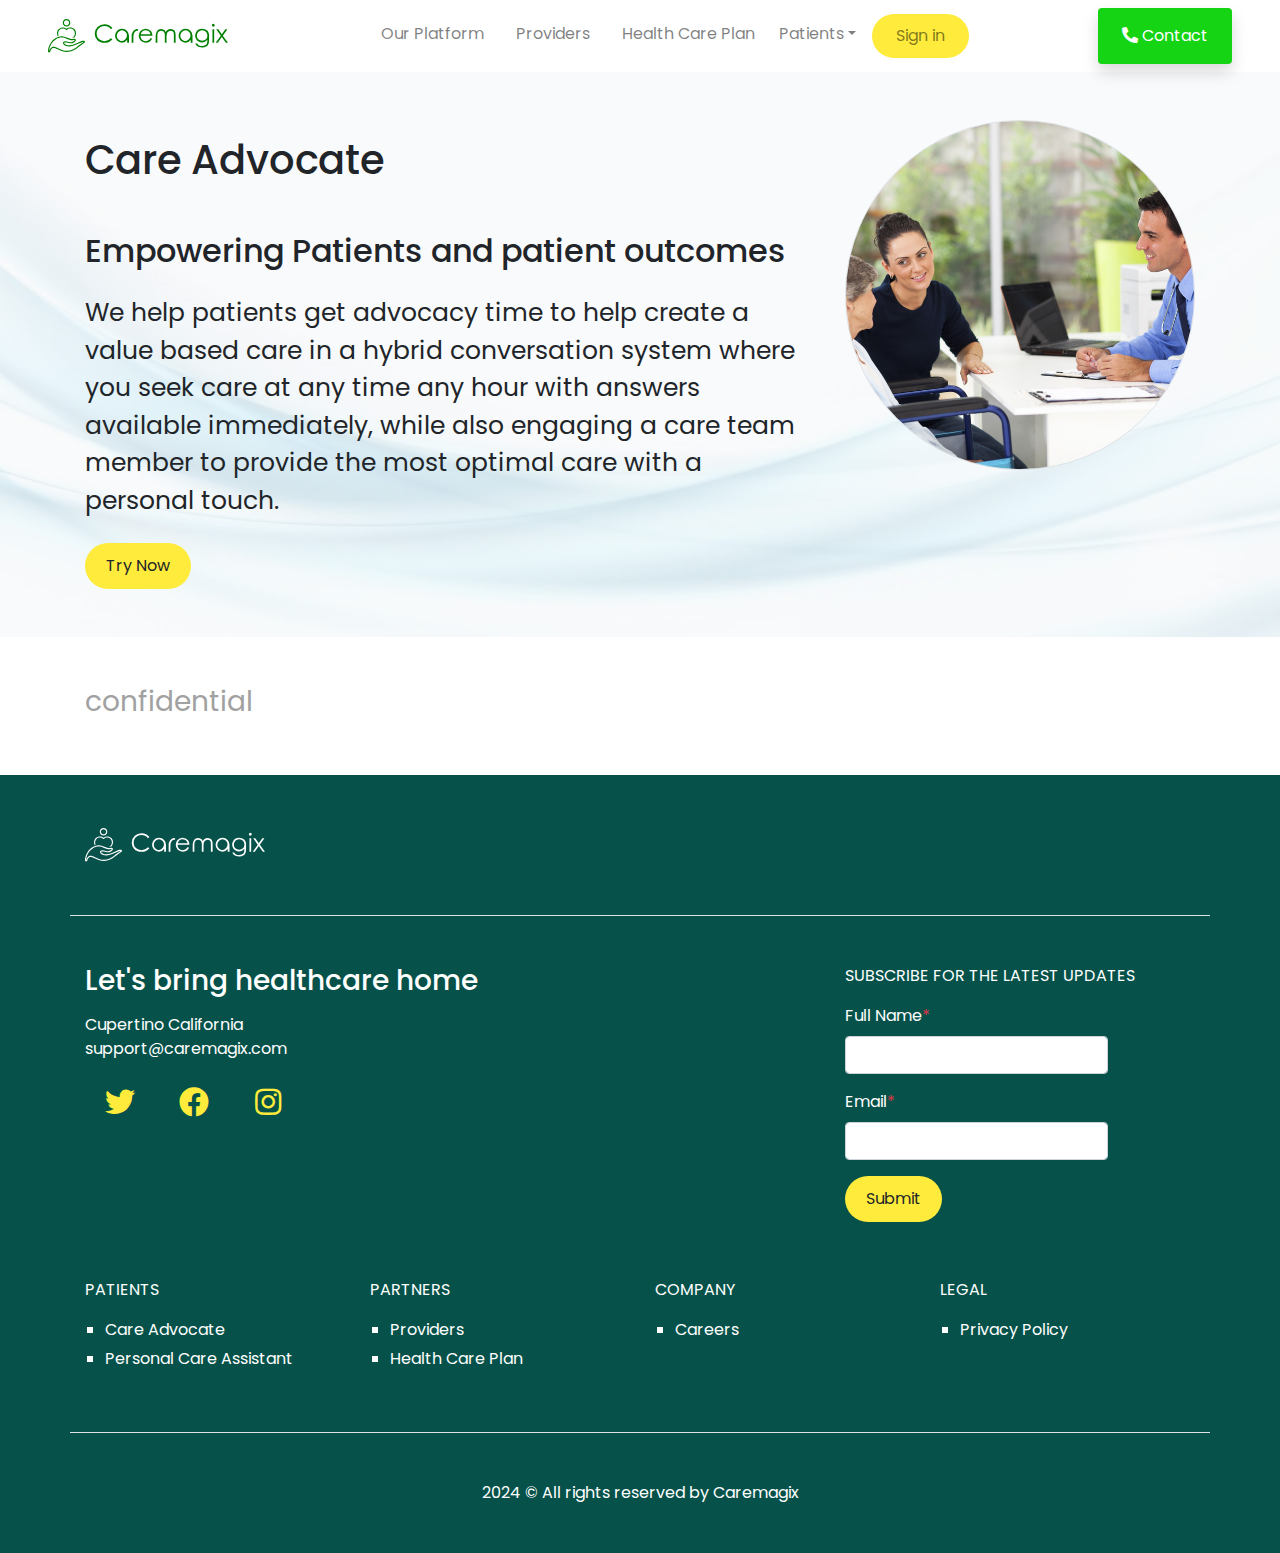
==== commit 51bef936: "client feedback changes 6" ====
--- a/care-advocate.html
+++ b/care-advocate.html
@@ -76,8 +76,8 @@
                         <a class="nav-link mx-2 px-4 yellow-button" href="sign-in.html">Sign in</a>
                     </li>
                 </ul>
-                <span class="navbar-text">
-                    <a class="nav-link mx-2" href="#"><i class="fas fa-phone-alt"></i> (105)555-6667</a>
+                <span class="navbar-text shadow rounded contactbtn">
+                    <a class="nav-link mx-2 text-white" href="#contact"><i class="fas fa-phone-alt"></i> Contact</a>
                 </span>
             </div>
         </nav>
@@ -115,7 +115,7 @@
 
     <!-- ======= Footer ======= -->
     <footer>
-
+        <a id="contact"></a>
         <div class="container-fluid footer-bg py-5">
             <div class="container">
                 <div class="row border-bottom pb-5">
@@ -153,8 +153,7 @@
                     <div class="col-12 col-md-8">
                         <h3 class="text-white mb-3">Let's bring healthcare home</h3>
                         <address class="text-white">
-                            Address Line 1<br />
-                            Address Line 2<br />
+                            Cupertino California<br />
                             <a href="mailto:support@caremagix.com" class="text-white">support@caremagix.com</a>
                         </address>
                         <ul class="social">
@@ -220,10 +219,29 @@
 
 
     <!-- Add Bootstrap and jQuery JS -->
-    <script src="https://code.jquery.com/jquery-3.5.1.slim.min.js"></script>
+    <script src="https://code.jquery.com/jquery-3.5.1.min.js"></script>
     <script src="https://cdn.jsdelivr.net/npm/@popperjs/core@2.9.3/dist/umd/popper.min.js"></script>
     <script src="https://stackpath.bootstrapcdn.com/bootstrap/4.5.2/js/bootstrap.min.js"></script>
-
+    
+    <script>
+        $(document).ready(function () {
+            // Smooth scroll to the anchor when the link is clicked
+            $('a[href^="#"]').on('click', function (event) {
+                event.preventDefault();
+
+                var target = this.hash;
+                var $target = $(target);
+
+                // Scroll animation with a duration of 800 milliseconds (adjust as needed)
+                $('html, body').animate({
+                    'scrollTop': $target.offset().top
+                }, 800, 'swing', function () {
+                    window.location.hash = target; // Update the URL hash
+                });
+            });
+
+        });
+    </script>
 </body>
 
 </html>--- a/css/custom.css
+++ b/css/custom.css
@@ -9,7 +9,7 @@
 .landing-page h2 { font-size: clamp(20px, 4vw, 35px); }
 .landing-page .w-70 { width: 70%; }
 .landing-page .home-img { width: 75%; object-fit: cover; object-position: 50% 100%; margin-bottom: -100px; border-radius: 50px; box-shadow: -28px 28px 70px -20px rgba(0, 0, 0, .4); overflow: hidden; }
-
+.contactbtn { background: #14d414; color: #fff; }
 .landing-intro span { display: block; }
 .landing-intro p { font-size: clamp(16px, 4vw, 30px); }
 .four-section span { display: block; text-align: center; }
